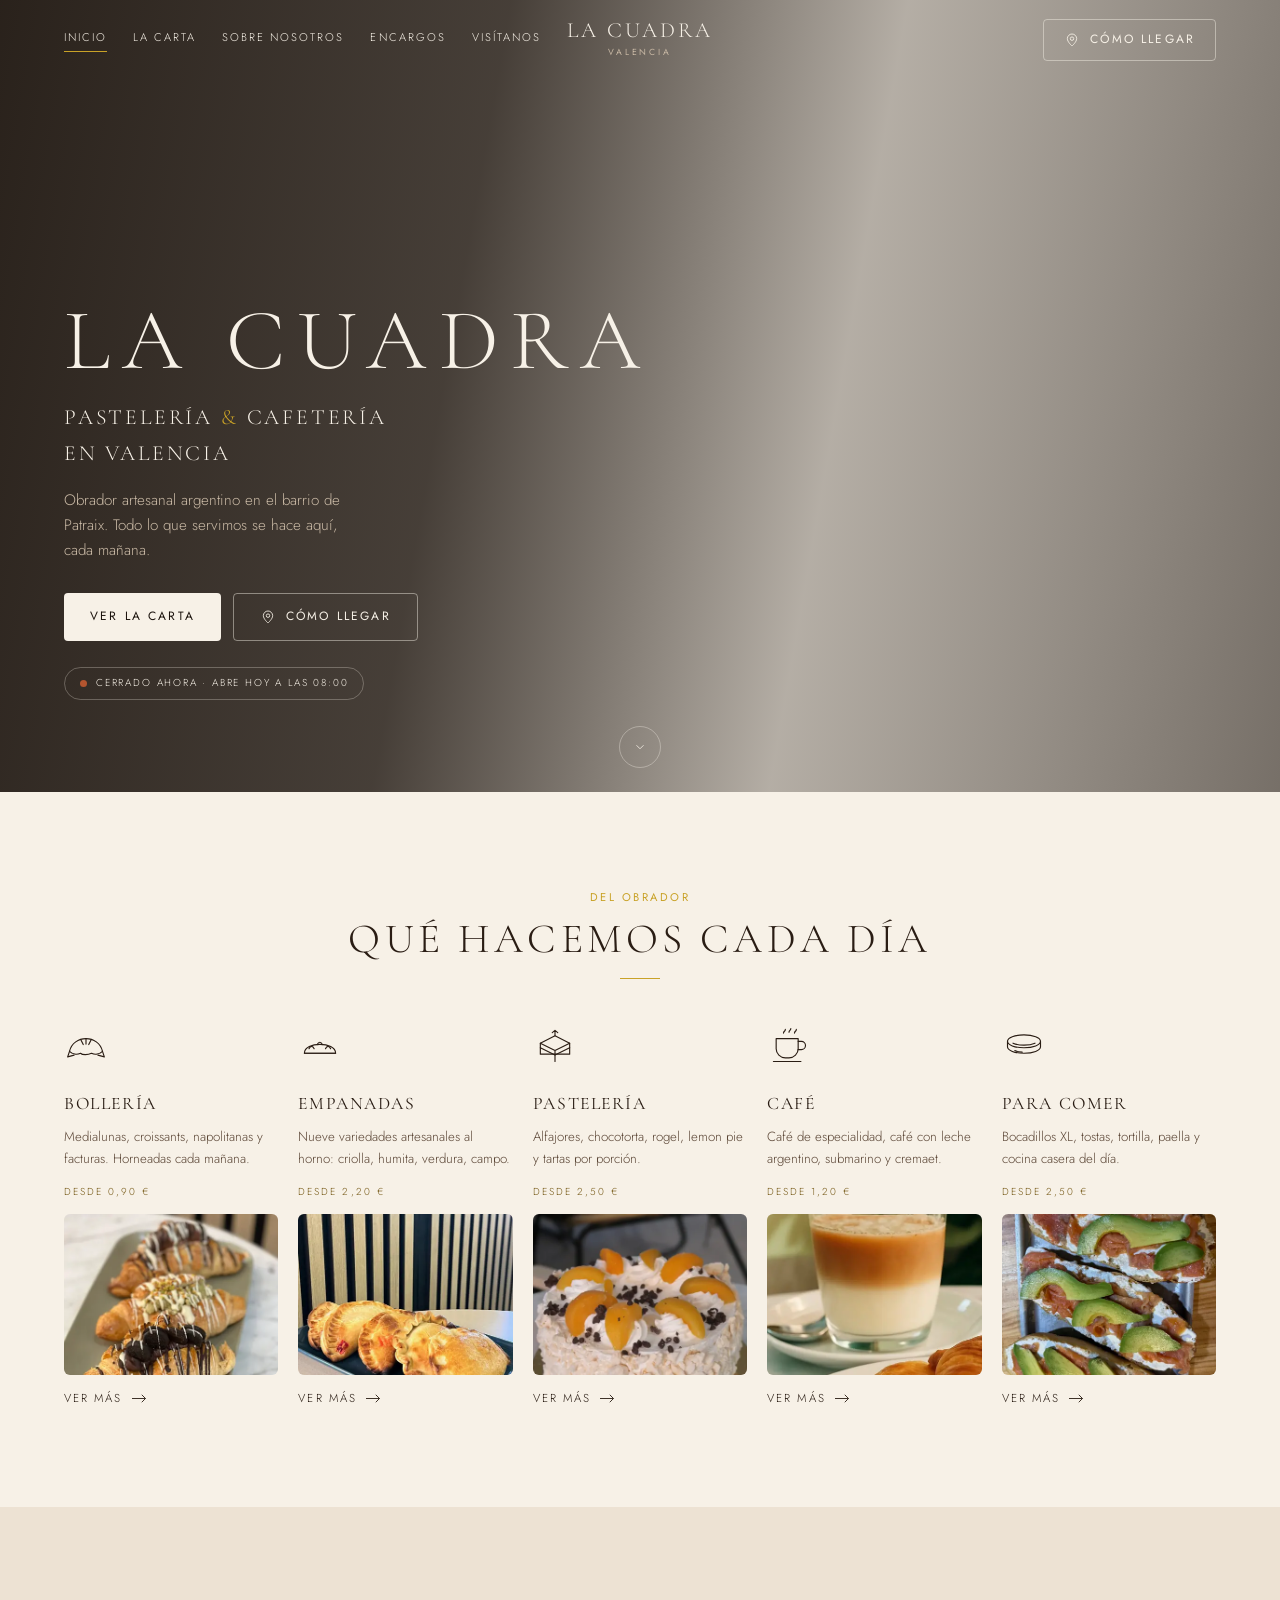
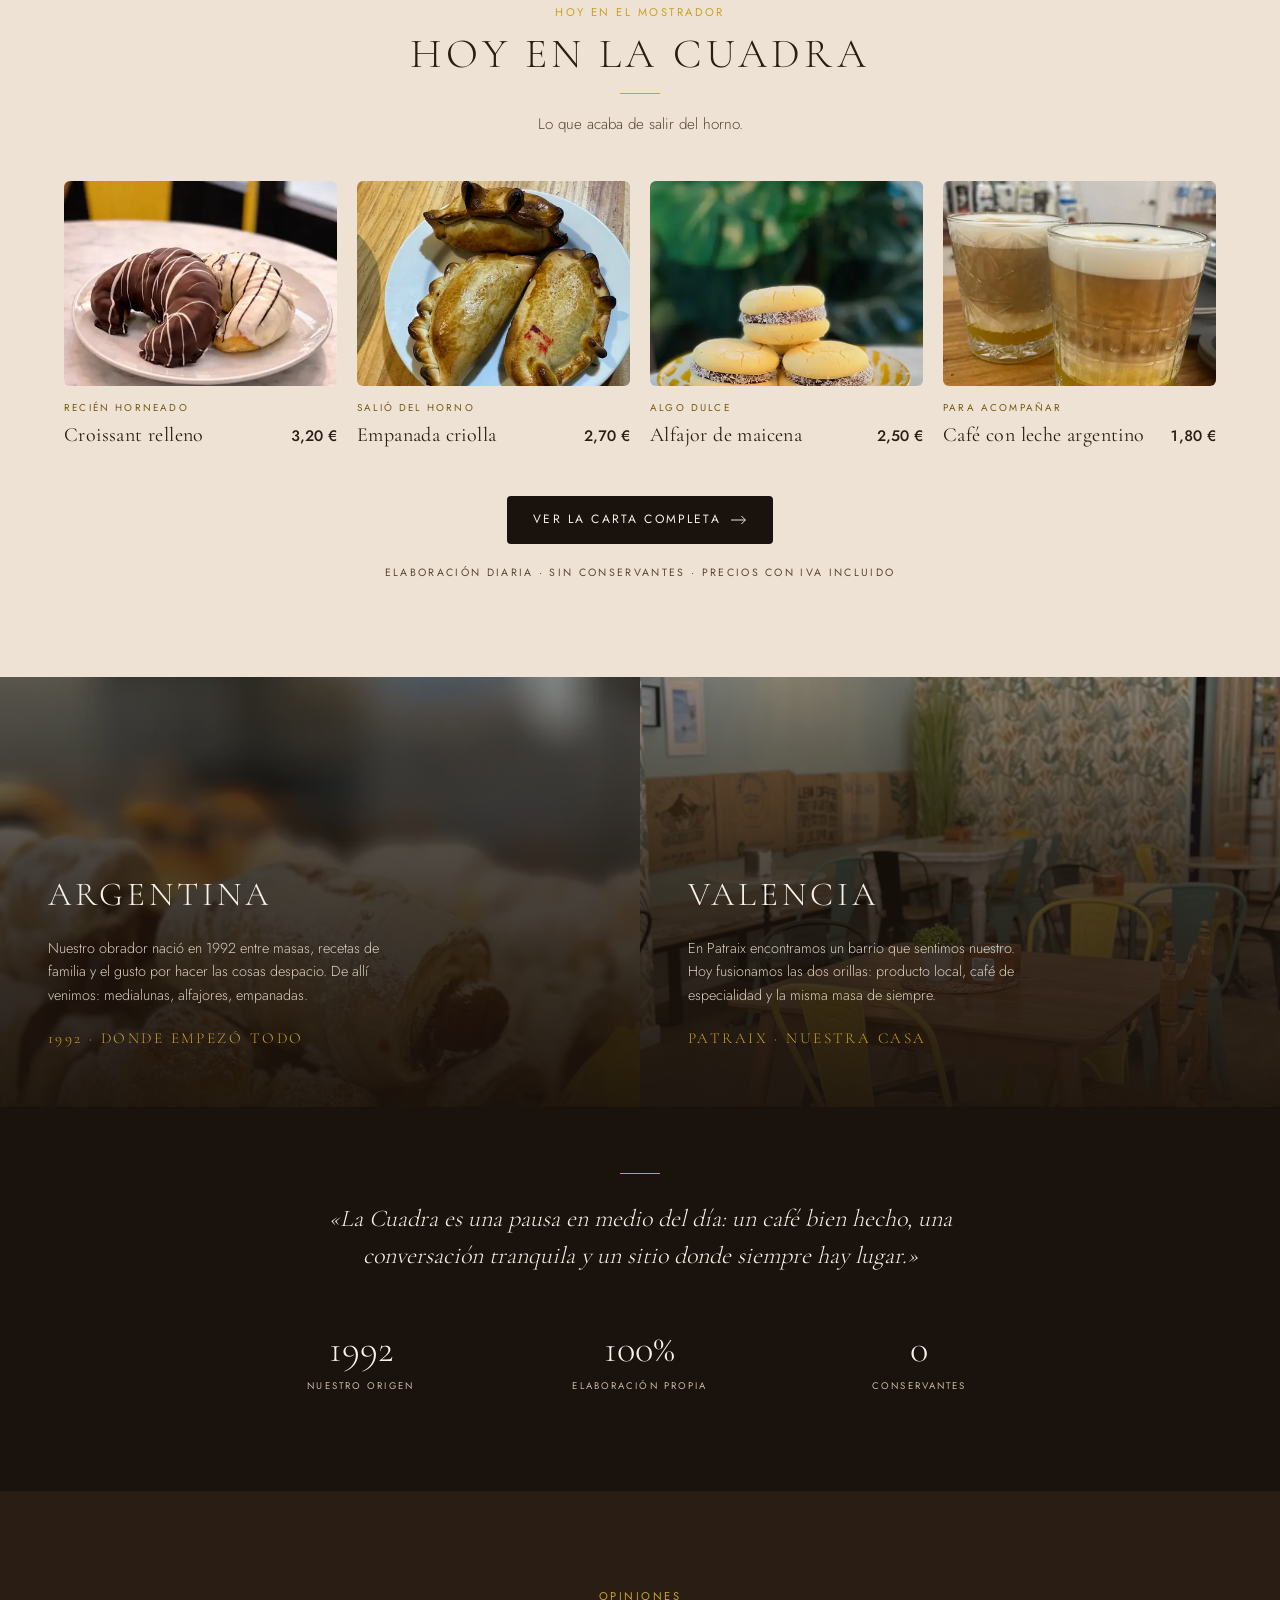
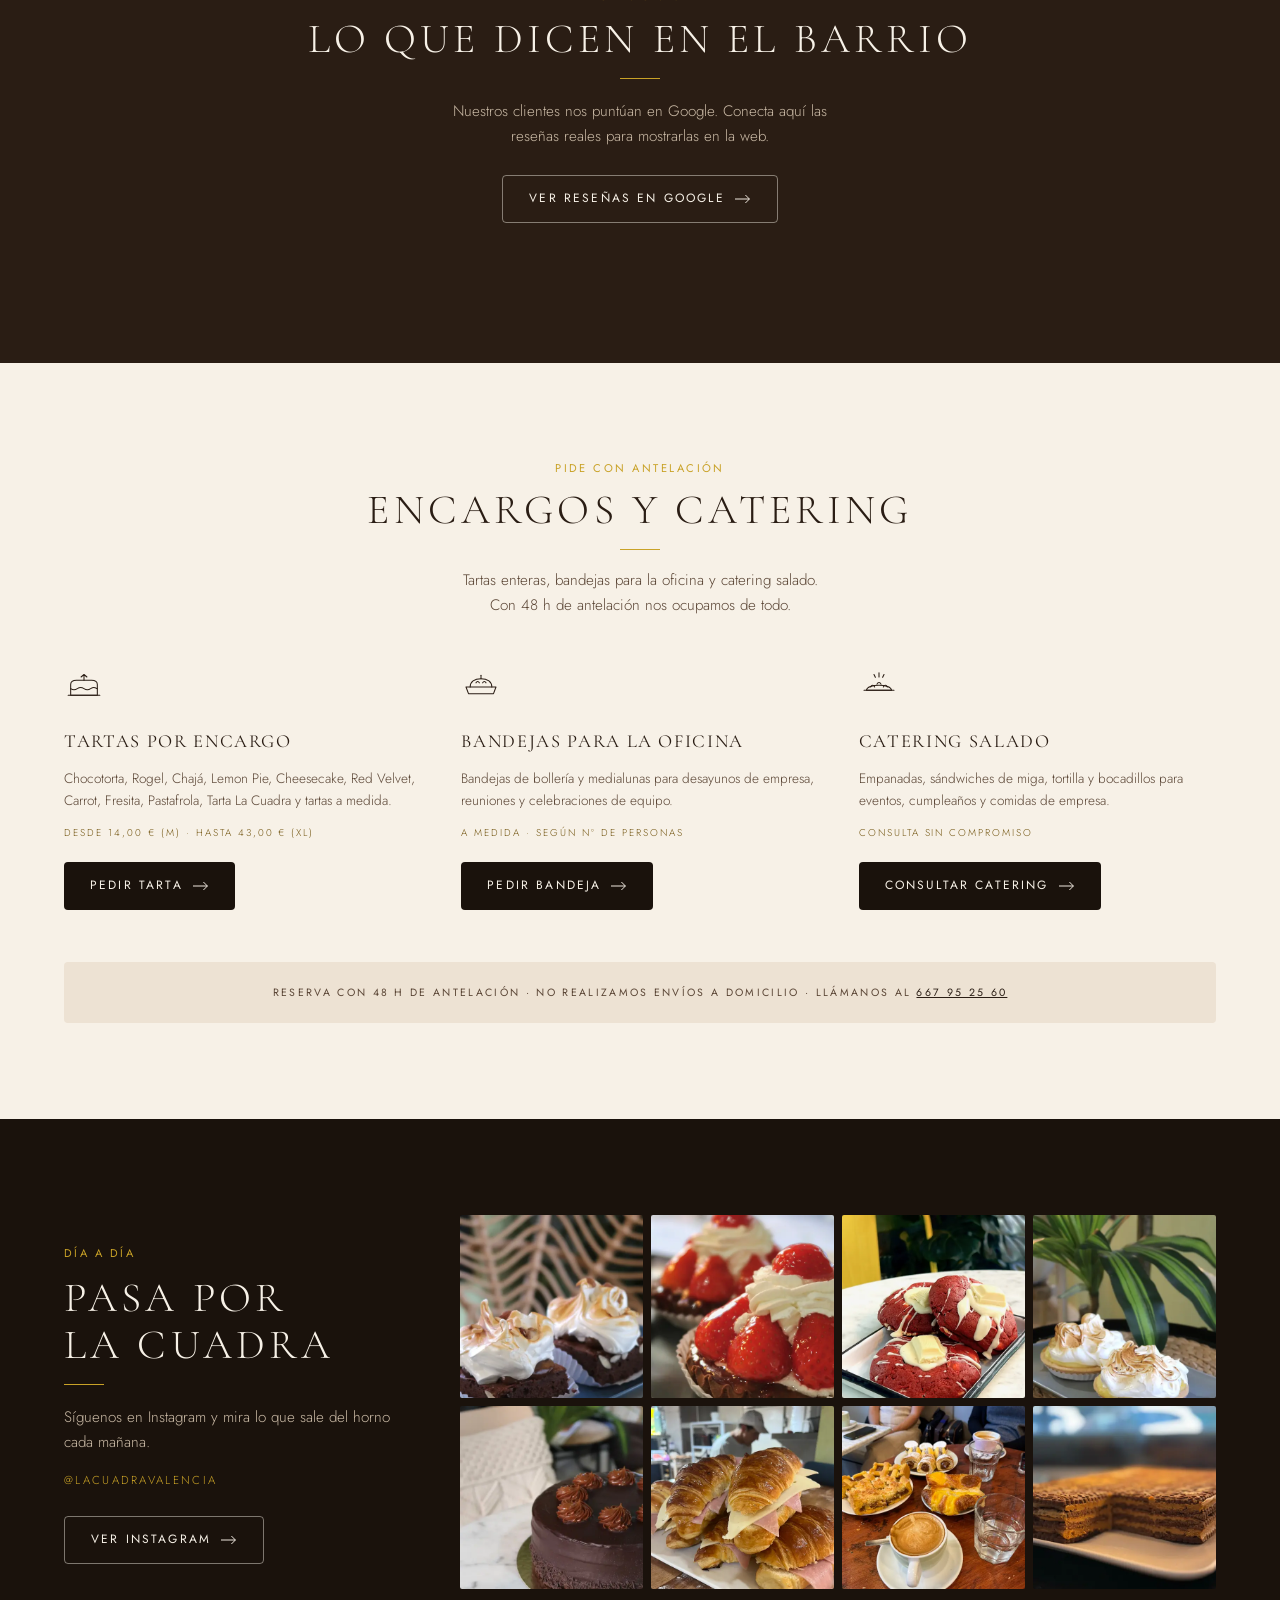
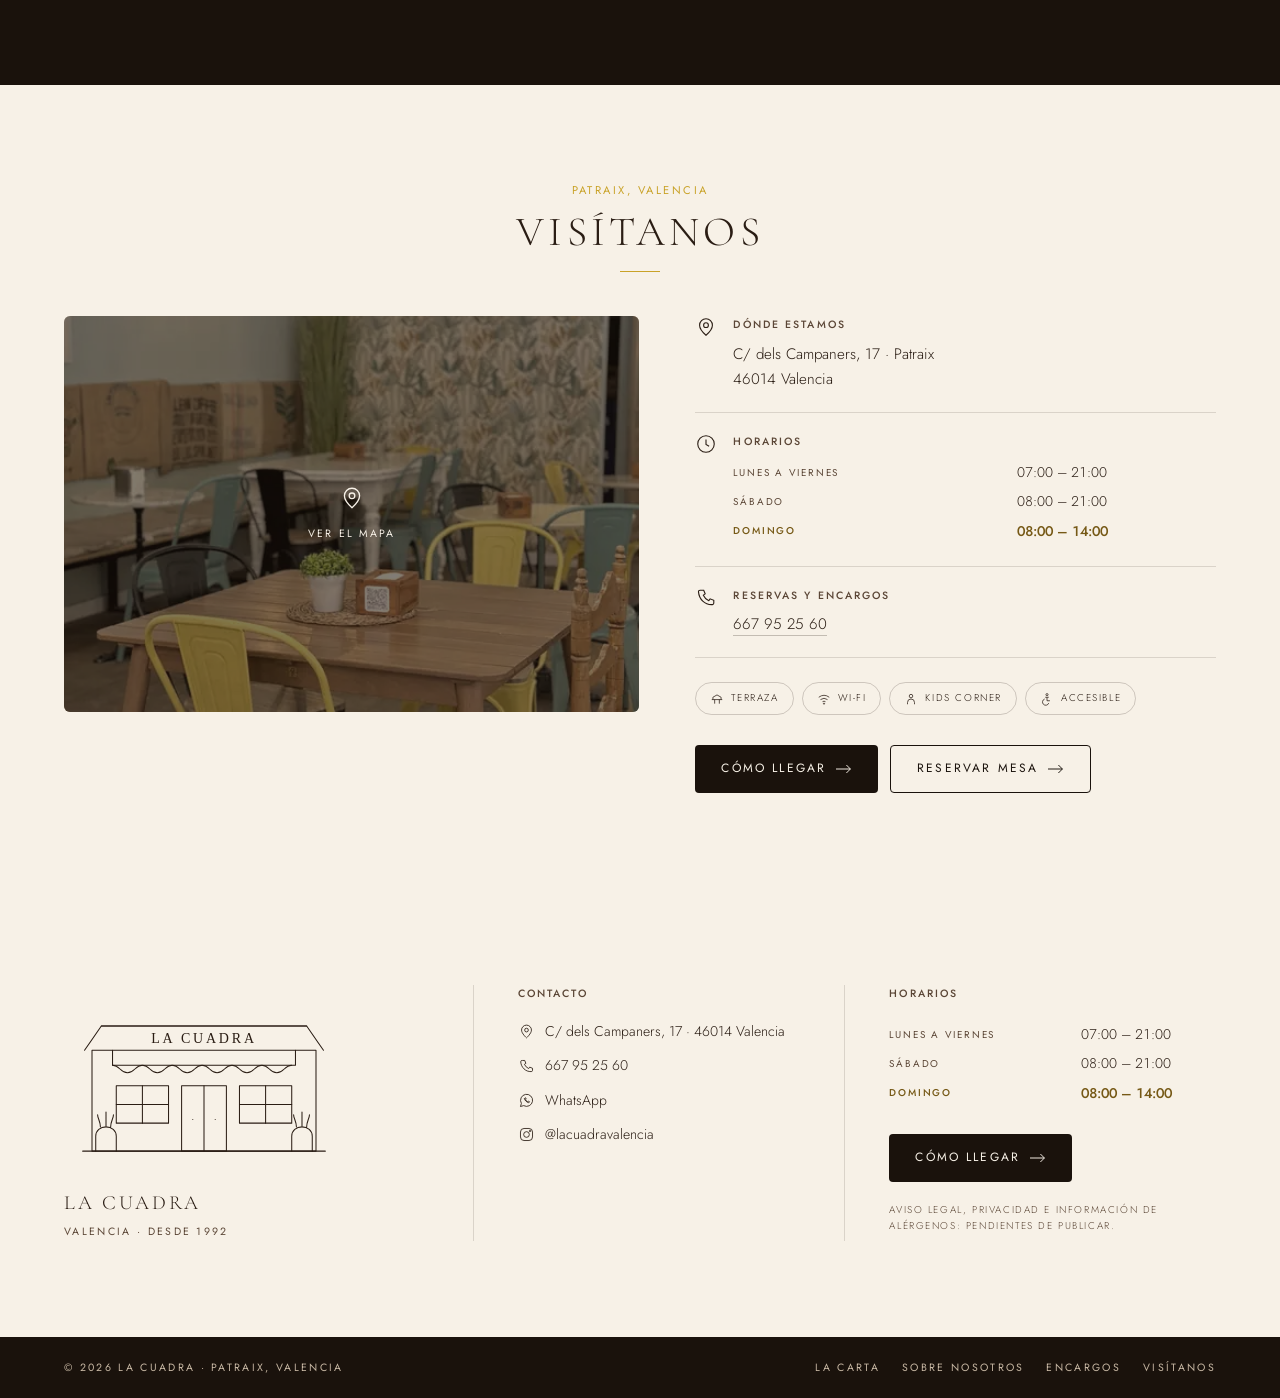
==== index.html @ 52b49474 "Nueva landing page: index.html con contenido real y assets optimizados Home rediseñada según la dire" ====
<!DOCTYPE html>
<html lang="es">
<head>
<meta charset="utf-8">
<meta name="viewport" content="width=device-width, initial-scale=1">
<title>La Cuadra · Pastelería y cafetería artesanal argentina en Patraix, Valencia</title>
<meta name="description" content="Obrador artesanal argentino en Patraix, Valencia. Medialunas, alfajores, empanadas, tartas y café de especialidad, elaborados cada día sin conservantes. C/ dels Campaners 17.">
<link rel="canonical" href="https://lacuadravalencia.es/">
<meta name="theme-color" content="#1A120C">

<meta property="og:type" content="website">
<meta property="og:locale" content="es_ES">
<meta property="og:site_name" content="La Cuadra">
<meta property="og:title" content="La Cuadra · Pastelería y cafetería argentina en Valencia">
<meta property="og:description" content="Medialunas, alfajores, empanadas y tartas artesanales, horneadas cada mañana en Patraix. Café de especialidad y cocina casera.">
<meta property="og:url" content="https://lacuadravalencia.es/">
<meta property="og:image" content="https://lacuadravalencia.es/img/og.jpg">
<meta property="og:image:width" content="1200">
<meta property="og:image:height" content="630">
<meta property="og:image:alt" content="Medialunas rellenas de dulce de leche recién horneadas en La Cuadra">
<meta name="twitter:card" content="summary_large_image">
<meta name="twitter:title" content="La Cuadra · Pastelería argentina en Valencia">
<meta name="twitter:description" content="Obrador artesanal en Patraix. Medialunas, alfajores, empanadas y tartas hechas cada día.">
<meta name="twitter:image" content="https://lacuadravalencia.es/img/og.jpg">

<link rel="icon" href="data:image/svg+xml,%3Csvg xmlns='http://www.w3.org/2000/svg' viewBox='0 0 32 32'%3E%3Crect width='32' height='32' rx='4' fill='%231A120C'/%3E%3Ctext x='16' y='23' font-family='Georgia,serif' font-size='19' fill='%23C9A227' text-anchor='middle'%3ELC%3C/text%3E%3C/svg%3E">
<link rel="apple-touch-icon" href="/logo.png">

<link rel="preload" as="font" type="font/woff2" href="fonts/CormorantGaramond-latin.woff2" crossorigin>
<link rel="preload" as="font" type="font/woff2" href="fonts/Jost-latin.woff2" crossorigin>
<link rel="preload" as="image" href="img/hero-1200.webp" imagesrcset="img/hero-800.webp 800w, img/hero-1200.webp 1200w, img/hero-1800.webp 1800w" imagesizes="100vw" media="(min-width:721px)">
<link rel="stylesheet" href="fonts/fonts.css">

<script type="application/ld+json">
{
  "@context": "https://schema.org",
  "@type": "Bakery",
  "@id": "https://lacuadravalencia.es/#negocio",
  "name": "La Cuadra",
  "description": "Pastelería y cafetería artesanal argentina en el barrio de Patraix, Valencia. Obrador propio desde 1992.",
  "image": "https://lacuadravalencia.es/img/og.jpg",
  "logo": "https://lacuadravalencia.es/logo.png",
  "url": "https://lacuadravalencia.es/",
  "telephone": "+34667952560",
  "priceRange": "€",
  "servesCuisine": ["Argentina", "Pastelería", "Cafetería"],
  "currenciesAccepted": "EUR",
  "address": {
    "@type": "PostalAddress",
    "streetAddress": "C/ dels Campaners, 17",
    "addressLocality": "Valencia",
    "addressRegion": "Comunidad Valenciana",
    "postalCode": "46014",
    "addressCountry": "ES"
  },
  "geo": { "@type": "GeoCoordinates", "latitude": 39.4592, "longitude": -0.3936 },
  "hasMap": "https://www.google.com/maps/search/?api=1&query=Calle+dels+Campaners+17+Valencia",
  "sameAs": ["https://www.instagram.com/lacuadravalencia/"],
  "hasMenu": "https://lacuadravalencia.es/carta.html",
  "openingHoursSpecification": [
    { "@type": "OpeningHoursSpecification", "dayOfWeek": ["Monday","Tuesday","Wednesday","Thursday","Friday"], "opens": "07:00", "closes": "21:00" },
    { "@type": "OpeningHoursSpecification", "dayOfWeek": "Saturday", "opens": "08:00", "closes": "21:00" },
    { "@type": "OpeningHoursSpecification", "dayOfWeek": "Sunday", "opens": "08:00", "closes": "14:00" }
  ],
  "amenityFeature": [
    { "@type": "LocationFeatureSpecification", "name": "Terraza", "value": true },
    { "@type": "LocationFeatureSpecification", "name": "Wi-Fi gratis", "value": true },
    { "@type": "LocationFeatureSpecification", "name": "Zona infantil", "value": true },
    { "@type": "LocationFeatureSpecification", "name": "Acceso sin escalones", "value": true }
  ]
}
</script>

<style>
/* ══════════ SISTEMA ══════════ */
:root{
  --espresso:#1A120C; --espresso-soft:#2A1D14; --espresso-line:#3D2C20;
  --cream:#F7F1E7; --sand:#EDE2D3; --white:#FFFFFF;
  --on-dark:#F7F1E7; --on-dark-muted:#C9B9A5;
  --on-light:#2A1D14; --on-light-muted:#5B4636;
  --gold:#C9A227; --gold-bright:#D9A441; --success:#4EA97B;
  --r-sm:2px; --r-md:4px; --r-lg:6px;
  --gutter:20px; --mx:20px; --gap:56px; --maxw:1320px;
  --serif:'Cormorant Garamond',Georgia,'Times New Roman',serif;
  --sans:'Jost',-apple-system,BlinkMacSystemFont,'Segoe UI',Helvetica,Arial,sans-serif;
}
@media (min-width:900px){ :root{ --mx:64px; --gap:96px; } }

*,*::before,*::after{ box-sizing:border-box; }
html{ scroll-behavior:smooth; -webkit-text-size-adjust:100%; }
@media (prefers-reduced-motion:reduce){ html{ scroll-behavior:auto; } }
body{
  margin:0; background:var(--cream); color:var(--on-light);
  font-family:var(--sans); font-weight:300; font-size:.95rem; line-height:1.65;
  -webkit-font-smoothing:antialiased;
}
img{ max-width:100%; height:auto; display:block; }
a{ color:inherit; }
h1,h2,h3,h4{ font-family:var(--serif); font-weight:400; margin:0; }
p{ margin:0; }
ul{ margin:0; padding:0; list-style:none; }
button{ font:inherit; color:inherit; background:none; border:0; cursor:pointer; }
[hidden]{ display:none !important; }

:focus-visible{ outline:2px solid var(--gold); outline-offset:3px; border-radius:var(--r-sm); }
.skip{ position:absolute; left:-9999px; top:0; z-index:200; background:var(--espresso); color:var(--on-dark); padding:12px 20px; }
.skip:focus{ left:12px; top:12px; }

.wrap{ width:100%; max-width:var(--maxw); margin-inline:auto; padding-inline:var(--mx); }
.sec{ padding-block:var(--gap); }
.dark{ background:var(--espresso); color:var(--on-dark); }
.dark-soft{ background:var(--espresso-soft); color:var(--on-dark); }
.light{ background:var(--cream); color:var(--on-light); }
.sand{ background:var(--sand); color:var(--on-light); }

/* ══════════ TIPOGRAFÍA ══════════ */
.over{ font-size:.7rem; font-weight:400; text-transform:uppercase; letter-spacing:.22em; }
.micro{ font-size:.66rem; font-weight:400; text-transform:uppercase; letter-spacing:.22em; }
.wordmark{ font-family:var(--serif); font-weight:300; text-transform:uppercase; letter-spacing:.14em; line-height:1; }
.h-sec{ font-family:var(--serif); font-weight:300; text-transform:uppercase; letter-spacing:.10em;
        font-size:clamp(1.7rem,3.6vw,2.6rem); line-height:1.15; }
.h-item{ font-family:var(--serif); font-weight:400; font-size:1.25rem; line-height:1.25; letter-spacing:.02em; }
.lead{ font-size:1rem; line-height:1.7; }
.muted-d{ color:var(--on-dark-muted); }
.muted-l{ color:var(--on-light-muted); }
.rule{ width:40px; height:1px; background:var(--gold); border:0; margin:14px auto 0; }
.rule.left{ margin-inline:0; }
.price{ font-family:var(--sans); font-weight:500; font-variant-numeric:tabular-nums; }
.gold{ color:var(--gold); }

.head-c{ text-align:center; margin-bottom:44px; }
.head-c .over{ color:var(--gold); display:block; margin-bottom:10px; }
.head-c p{ margin-top:18px; }

/* ══════════ BOTONES / ENLACES ══════════ */
.btn{
  display:inline-flex; align-items:center; justify-content:center; gap:10px;
  min-height:48px; padding:0 26px; border-radius:var(--r-md);
  font-size:.75rem; font-weight:400; text-transform:uppercase; letter-spacing:.18em;
  text-decoration:none; transition:background .18s ease,color .18s ease,border-color .18s ease,transform .18s ease;
}
.btn:active{ transform:translateY(1px); }
.btn-cream{ background:var(--cream); color:var(--espresso); }
.btn-cream:hover{ background:#fff; }
.btn-ghost{ border:1px solid rgba(247,241,231,.45); color:var(--on-dark); }
.btn-ghost:hover{ border-color:var(--on-dark); background:rgba(247,241,231,.08); }
.btn-dark{ background:var(--espresso); color:var(--cream); }
.btn-dark:hover{ background:var(--espresso-soft); }
.btn-outline{ border:1px solid var(--espresso); color:var(--espresso); }
.btn-outline:hover{ background:var(--espresso); color:var(--cream); }
.btn svg{ width:16px; height:16px; flex:none; }

.tlink{
  display:inline-flex; align-items:center; gap:9px; text-decoration:none;
  font-size:.72rem; text-transform:uppercase; letter-spacing:.18em;
  padding-bottom:3px; position:relative;
}
.tlink::after{ content:''; position:absolute; left:0; bottom:0; height:1px; width:0; background:var(--gold); transition:width .3s ease; }
.tlink:hover::after{ width:100%; }
.tlink svg{ width:15px; height:9px; }

/* ══════════ CABECERA ══════════ */
.hdr{
  position:fixed; inset:0 0 auto 0; z-index:100; color:var(--on-dark);
  transition:background .3s ease, box-shadow .3s ease;
}
.hdr-in{ display:flex; align-items:center; justify-content:space-between; gap:16px; height:80px; transition:height .3s ease; }
.hdr.solid{ background:var(--espresso); box-shadow:0 1px 0 var(--espresso-line); }
.hdr.solid .hdr-in{ height:64px; }
.nav-d{ display:none; }
@media (min-width:1040px){ .nav-d{ display:flex; gap:26px; flex:1; } }
.nav-d a{ white-space:nowrap; font-size:.7rem; text-transform:uppercase; letter-spacing:.18em; text-decoration:none; padding-bottom:5px; position:relative; }
.nav-d a::after{ content:''; position:absolute; left:0; bottom:0; height:1px; width:0; background:var(--gold); transition:width .3s ease; }
.nav-d a:hover::after,.nav-d a[aria-current]::after{ width:100%; }
.brand{ text-align:center; text-decoration:none; flex:none; }
.brand .wordmark{ font-size:1.35rem; display:block; }
.brand .micro{ font-size:.55rem; letter-spacing:.34em; color:var(--on-dark-muted); display:block; margin-top:3px; }
.hdr-r{ display:none; }
@media (min-width:1040px){ .hdr-r{ display:flex; flex:1; justify-content:flex-end; } .hdr-r .btn{ min-height:42px; padding:0 20px; } }
.burger{ display:flex; align-items:center; justify-content:center; width:48px; height:48px; margin-right:-12px; }
.burger svg{ width:24px; height:24px; }
@media (min-width:1040px){ .burger{ display:none; } }
.hdr-l-mob{ width:48px; }
@media (min-width:1040px){ .hdr-l-mob{ display:none; } }

/* menú móvil */
.mob{
  position:fixed; inset:0; z-index:150; background:var(--espresso); color:var(--on-dark);
  display:flex; flex-direction:column; justify-content:center; align-items:center; gap:8px;
  padding:80px 24px 32px; opacity:0; visibility:hidden; transition:opacity .25s ease,visibility .25s;
}
.mob.open{ opacity:1; visibility:visible; }
.mob a.ml{ font-family:var(--serif); font-size:1.9rem; text-transform:uppercase; letter-spacing:.09em; text-decoration:none; padding:9px 0; }
.mob .mob-cta{ display:flex; flex-direction:column; gap:12px; width:100%; max-width:320px; margin-top:32px; }
.mob-close{ position:absolute; top:18px; right:14px; width:48px; height:48px; display:flex; align-items:center; justify-content:center; }
.mob-close svg{ width:22px; height:22px; }

/* ══════════ HERO ══════════ */
.hero{ position:relative; min-height:88svh; display:flex; align-items:flex-end; color:var(--on-dark); overflow:hidden; }
.hero-img{ position:absolute; inset:0; width:100%; height:100%; object-fit:cover; }
.half img,.map-box img{ height:100%; }
.hero-veil{ position:absolute; inset:0;
  background:linear-gradient(100deg, rgba(26,18,12,.93) 0%, rgba(26,18,12,.80) 36%, rgba(26,18,12,.30) 64%, rgba(26,18,12,.58) 100%); }
@media (max-width:720px){ .hero-veil{ background:linear-gradient(180deg, rgba(26,18,12,.72) 0%, rgba(26,18,12,.55) 40%, rgba(26,18,12,.90) 100%); } }
.hero-in{ position:relative; padding-block:132px 92px; }
@media (max-width:720px){ .hero-in{ padding-block:120px 56px; } .hero{ min-height:82svh; } }
.hero-copy{ max-width:640px; }
.hero .wordmark{ font-size:clamp(2.9rem,9vw,5.4rem); margin:0 0 14px; }
.hero-claim{ font-family:var(--serif); font-weight:300; text-transform:uppercase; letter-spacing:.13em;
  font-size:clamp(.95rem,2.4vw,1.35rem); line-height:1.7; margin-bottom:16px; }
.hero-sub{ color:var(--on-dark-muted); max-width:34ch; margin-bottom:30px; }
.hero-btns{ display:flex; flex-wrap:wrap; gap:12px; margin-bottom:26px; }
@media (max-width:480px){ .hero-btns .btn{ width:100%; } }
.chip{
  display:inline-flex; align-items:center; gap:9px; padding:7px 15px; border-radius:999px;
  border:1px solid rgba(247,241,231,.28); font-size:.63rem; text-transform:uppercase; letter-spacing:.18em;
}
.dot{ width:7px; height:7px; border-radius:50%; background:var(--success); flex:none; }
.dot.off{ background:#B4552F; }
.scroll-cue{ position:absolute; left:50%; bottom:24px; transform:translateX(-50%);
  width:42px; height:42px; border:1px solid rgba(247,241,231,.35); border-radius:50%;
  display:flex; align-items:center; justify-content:center; color:var(--on-dark); }
.scroll-cue svg{ width:14px; height:14px; }
@media (max-width:720px){ .scroll-cue{ display:none; } }

/* ══════════ CATEGORÍAS ══════════ */
.cats{ display:grid; gap:34px 22px; grid-template-columns:repeat(2,1fr); }
@media (min-width:760px){ .cats{ grid-template-columns:repeat(3,1fr); } }
@media (min-width:1100px){ .cats{ grid-template-columns:repeat(5,1fr); gap:26px 20px; } }
.cat{ display:flex; flex-direction:column; }
.cat .ico{ color:var(--on-light); margin-bottom:14px; }
.cat .ico svg{ width:44px; height:44px; }
.cat h3{ text-transform:uppercase; letter-spacing:.09em; font-size:1.1rem; margin-bottom:8px; }
.cat p{ font-size:.83rem; color:var(--on-light-muted); min-height:3.4em; }
.cat .from{ color:#765916; font-size:.63rem; text-transform:uppercase; letter-spacing:.2em; margin:12px 0 14px; }
.cat figure{ margin:0 0 14px; overflow:hidden; border-radius:var(--r-lg); background:var(--sand); }
.cat img{ width:100%; aspect-ratio:4/3; object-fit:cover; transition:transform .6s ease; }
.cat:hover img{ transform:scale(1.04); }
.cat .tlink{ margin-top:auto; color:var(--on-light); }

/* ══════════ HOY ══════════ */
.hoy{ display:grid; gap:26px 20px; grid-template-columns:repeat(2,1fr); }
@media (min-width:900px){ .hoy{ grid-template-columns:repeat(4,1fr); } }
.hoy article{ display:flex; flex-direction:column; }
.hoy figure{ margin:0 0 14px; overflow:hidden; border-radius:var(--r-lg); background:#e2d6c5; }
.hoy img{ width:100%; aspect-ratio:4/3; object-fit:cover; transition:transform .6s ease; }
.hoy article:hover img{ transform:scale(1.04); }
.hoy .over{ color:#765916; font-size:.62rem; margin-bottom:7px; }
.hoy .row{ display:flex; align-items:baseline; justify-content:space-between; gap:12px; }
.hoy .price{ font-size:.95rem; }
.hoy-foot{ text-align:center; margin-top:46px; }
.hoy-foot .micro{ display:block; margin-top:20px; color:var(--on-light-muted); }

/* ══════════ ORIGEN ══════════ */
.halves{ display:grid; grid-template-columns:1fr; }
@media (min-width:860px){ .halves{ grid-template-columns:1fr 1fr; } }
.half{ position:relative; min-height:430px; display:flex; align-items:flex-end; color:var(--on-dark); overflow:hidden; }
.half img{ position:absolute; inset:0; width:100%; height:100%; object-fit:cover; }
.half::after{ content:''; position:absolute; inset:0; background:linear-gradient(180deg,rgba(26,18,12,.42) 0%,rgba(26,18,12,.74) 42%,rgba(26,18,12,.95) 100%); }
.half-in{ position:relative; z-index:1; padding:40px 32px 44px; max-width:440px; }
@media (min-width:860px){ .half-in{ padding:56px 48px 56px; } }
.half h3{ text-transform:uppercase; letter-spacing:.12em; font-size:clamp(1.5rem,3vw,2.1rem); font-weight:300; margin-bottom:14px; }
.half p{ color:#DCCFBE; font-size:.9rem; margin-bottom:18px; }
.half .stat{ font-family:var(--serif); font-size:.95rem; text-transform:uppercase; letter-spacing:.16em; color:var(--gold); }
.credo{ text-align:center; padding:66px var(--mx) 0; }
.credo blockquote{ margin:0 auto; max-width:660px; font-family:var(--serif); font-style:italic; font-size:clamp(1.15rem,2.4vw,1.5rem); line-height:1.55; }
.credo hr{ width:40px; height:1px; background:var(--gold); border:0; margin:0 auto 26px; }
.stats{ display:grid; grid-template-columns:repeat(3,1fr); gap:18px; max-width:820px; margin:56px auto 0; text-align:center; }
.stats .n{ font-family:var(--serif); font-size:clamp(1.6rem,4vw,2.4rem); line-height:1; color:var(--on-dark); }
.stats .micro{ display:block; margin-top:10px; color:var(--on-dark-muted); font-size:.6rem; }

/* ══════════ RESEÑAS ══════════ */
.rev-grid{ display:grid; gap:36px; grid-template-columns:1fr; align-items:start; }
@media (min-width:960px){ .rev-grid{ grid-template-columns:270px 1fr; gap:56px; } }
.rev-score .n{ font-family:var(--serif); font-size:4.2rem; line-height:1; }
.rev-stars{ display:flex; gap:5px; margin:12px 0 10px; color:var(--gold); }
.rev-stars svg{ width:17px; height:17px; }
.rev-list{ display:grid; gap:26px; grid-template-columns:1fr; }
@media (min-width:700px){ .rev-list{ grid-template-columns:repeat(3,1fr); gap:0; } }
.rev-list li{ padding:4px 0; }
@media (min-width:700px){ .rev-list li{ padding:2px 26px; border-left:1px solid var(--espresso-line); } .rev-list li:first-child{ border-left:0; padding-left:0; } }
.rev-list p{ font-size:.88rem; color:var(--on-dark-muted); min-height:5.4em; }
.rev-who{ display:flex; align-items:center; gap:10px; margin-top:16px; }
.rev-av{ width:30px; height:30px; border-radius:50%; border:1px solid var(--espresso-line); display:flex; align-items:center; justify-content:center; font-size:.7rem; color:var(--gold); }
.todo{ font-style:italic; opacity:.72; }

/* ══════════ ENCARGOS ══════════ */
.enc{ display:grid; gap:34px; grid-template-columns:1fr; }
@media (min-width:820px){ .enc{ grid-template-columns:repeat(3,1fr); gap:40px; } }
.enc article{ display:flex; flex-direction:column; align-items:flex-start; }
.enc .ico{ margin-bottom:16px; }
.enc .ico svg{ width:40px; height:40px; }
.enc h3{ text-transform:uppercase; letter-spacing:.09em; font-size:1.15rem; margin-bottom:10px; }
.enc p{ font-size:.85rem; color:var(--on-light-muted); margin-bottom:14px; }
.enc .from{ color:#765916; font-size:.62rem; text-transform:uppercase; letter-spacing:.2em; margin-bottom:20px; }
.enc .btn{ margin-top:auto; }
.avisos{ margin-top:52px; background:var(--sand); border-radius:var(--r-md); padding:20px 24px; text-align:center; }
.avisos .micro{ color:var(--on-light-muted); line-height:2; }
.avisos a{ color:var(--on-light); }

/* ══════════ INSTAGRAM ══════════ */
.ig-grid{ display:grid; grid-template-columns:repeat(4,1fr); gap:8px; }
.ig-grid a{ display:block; overflow:hidden; border-radius:var(--r-sm); background:var(--espresso-soft); }
.ig-grid img{ width:100%; aspect-ratio:1; object-fit:cover; transition:opacity .25s ease,transform .6s ease; }
.ig-grid a:hover img{ opacity:.78; transform:scale(1.05); }
.ig-wrap{ display:grid; gap:36px; grid-template-columns:1fr; align-items:center; }
@media (min-width:960px){ .ig-wrap{ grid-template-columns:340px 1fr; gap:56px; } }
.ig-handle{ font-size:.72rem; text-transform:uppercase; letter-spacing:.2em; color:var(--gold); margin:16px 0 26px; display:block; }

/* ══════════ VISÍTANOS ══════════ */
.vis{ display:grid; gap:40px; grid-template-columns:1fr; }
@media (min-width:960px){ .vis{ grid-template-columns:1.05fr .95fr; gap:56px; } }
.map-box{ position:relative; border-radius:var(--r-lg); overflow:hidden; background:var(--sand); aspect-ratio:16/11; }
.map-box img{ width:100%; height:100%; object-fit:cover; filter:sepia(.22) saturate(.9); }
.map-box iframe{ position:absolute; inset:0; width:100%; height:100%; border:0; }
.map-cta{ position:absolute; inset:0; display:flex; flex-direction:column; align-items:center; justify-content:center; gap:14px;
  background:rgba(26,18,12,.55); color:var(--on-dark); }
.map-cta .micro{ letter-spacing:.2em; }
.vis-list li{ display:flex; gap:16px; padding:20px 0; border-bottom:1px solid rgba(42,29,20,.14); }
.vis-list li:first-child{ padding-top:0; }
.vis-list .ico{ flex:none; color:var(--on-light); }
.vis-list .ico svg{ width:22px; height:22px; }
.vis-list h3{ font-size:.66rem; font-family:var(--sans); font-weight:500; text-transform:uppercase; letter-spacing:.2em; color:var(--on-light-muted); margin-bottom:8px; }
.vis-list a{ text-decoration:none; border-bottom:1px solid rgba(42,29,20,.25); }
.hours{ width:100%; border-collapse:collapse; }
.hours th,.hours td{ text-align:left; padding:3px 0; font-weight:300; font-size:.88rem; }
.hours th{ font-size:.62rem; text-transform:uppercase; letter-spacing:.18em; color:var(--on-light-muted); font-weight:400; padding-right:24px; }
.hours tr.today th,.hours tr.today td{ color:#765916; font-weight:500; }
.hours td{ font-variant-numeric:tabular-nums; }
.tags{ display:flex; flex-wrap:wrap; gap:8px; margin-top:24px; }
.tag{ display:inline-flex; align-items:center; gap:7px; border:1px solid rgba(42,29,20,.2); border-radius:999px; padding:7px 14px; font-size:.62rem; text-transform:uppercase; letter-spacing:.16em; }
.tag svg{ width:14px; height:14px; }
.vis-btns{ display:flex; flex-wrap:wrap; gap:12px; margin-top:30px; }

/* ══════════ PIE ══════════ */
.ftr{ background:var(--cream); color:var(--on-light); }
.ftr-grid{ display:grid; gap:40px; grid-template-columns:1fr; padding-block:var(--gap); }
@media (min-width:860px){ .ftr-grid{ grid-template-columns:1.1fr 1fr 1fr; gap:0; } .ftr-col+.ftr-col{ padding-left:44px; border-left:1px solid rgba(42,29,20,.14); } }
.ftr .wordmark{ font-size:1.25rem; }
.ftr .micro{ color:var(--on-light-muted); }
.ftr h3{ font-size:.66rem; font-family:var(--sans); font-weight:500; text-transform:uppercase; letter-spacing:.2em; color:var(--on-light-muted); margin-bottom:18px; }
.ftr-links{ display:flex; flex-direction:column; gap:11px; font-size:.88rem; }
.ftr-links a{ text-decoration:none; display:inline-flex; align-items:center; gap:10px; }
.ftr-links a:hover{ color:#765916; }
.ftr-links svg{ width:17px; height:17px; flex:none; }
.storefront{ width:100%; max-width:280px; color:var(--on-light); }
.ftr-bar{ background:var(--espresso); color:var(--on-dark-muted); }
.ftr-bar .wrap{ display:flex; flex-wrap:wrap; gap:16px 26px; align-items:center; justify-content:space-between; padding-block:22px; }
.ftr-bar nav{ display:flex; flex-wrap:wrap; gap:8px 22px; }
.ftr-bar a{ text-decoration:none; white-space:nowrap; }
.ftr-bar .micro,.ftr-bar a{ color:var(--on-dark-muted); }
.ftr-bar a:hover{ color:var(--gold-bright); }
.legal-note{ font-size:.62rem; text-transform:uppercase; letter-spacing:.16em; color:var(--on-light-muted); margin-top:20px; }

/* ══════════ REVEAL ══════════ */
.rv{ opacity:0; transform:translateY(16px); }
.rv.in{ opacity:1; transform:none; transition:opacity .45s ease,transform .45s ease; }
@media (prefers-reduced-motion:reduce){
  .rv,.rv.in{ opacity:1; transform:none; transition:none; }
  .cat img,.hoy img,.ig-grid img{ transition:none; }
}
</style>
</head>
<body>
<a class="skip" href="#main">Saltar al contenido</a>

<!-- ══════════ 1 · CABECERA ══════════ -->
<header class="hdr" id="hdr">
  <div class="wrap hdr-in">
    <div class="hdr-l-mob"></div>
    <nav class="nav-d" aria-label="Principal">
      <a href="#main" aria-current="page">Inicio</a>
      <a href="/carta.html">La carta</a>
      <a href="#origen">Sobre nosotros</a>
      <a href="#encargos">Encargos</a>
      <a href="#visitanos">Visítanos</a>
    </nav>
    <a class="brand" href="/">
      <span class="wordmark">La Cuadra</span>
      <span class="micro">Valencia</span>
    </a>
    <div class="hdr-r">
      <a class="btn btn-ghost" href="https://www.google.com/maps/search/?api=1&amp;query=Calle+dels+Campaners+17+Valencia" target="_blank" rel="noopener">
        <svg viewBox="0 0 24 24" fill="none" stroke="currentColor" stroke-width="1.3" aria-hidden="true"><path d="M12 21s7-6.2 7-11a7 7 0 1 0-14 0c0 4.8 7 11 7 11Z"/><circle cx="12" cy="10" r="2.6"/></svg>
        Cómo llegar
      </a>
    </div>
    <button class="burger" id="burger" aria-expanded="false" aria-controls="mobmenu" aria-label="Abrir menú">
      <svg viewBox="0 0 24 24" fill="none" stroke="currentColor" stroke-width="1.3" aria-hidden="true"><path d="M3 7h18M3 12h18M3 17h18"/></svg>
    </button>
  </div>
</header>

<div class="mob" id="mobmenu" hidden>
  <button class="mob-close" id="mobclose" aria-label="Cerrar menú">
    <svg viewBox="0 0 24 24" fill="none" stroke="currentColor" stroke-width="1.3" aria-hidden="true"><path d="M5 5l14 14M19 5L5 19"/></svg>
  </button>
  <a class="ml" href="/carta.html">La carta</a>
  <a class="ml" href="#origen">Sobre nosotros</a>
  <a class="ml" href="#encargos">Encargos</a>
  <a class="ml" href="#visitanos">Visítanos</a>
  <div class="mob-cta">
    <a class="btn btn-cream" href="https://wa.me/34667952560?text=Hola%21%20Me%20gustar%C3%ADa%20reservar%20una%20mesa%20en%20La%20Cuadra.%20Somos%20___%20personas%2C%20para%20el%20d%C3%ADa%20___%20a%20las%20___." target="_blank" rel="noopener">Reservar mesa</a>
    <a class="btn btn-ghost" href="#encargos">Encargar</a>
    <a class="btn btn-ghost" href="tel:+34667952560">667 95 25 60</a>
  </div>
</div>

<main id="main">

<!-- ══════════ 2 · HERO ══════════ -->
<section class="hero" aria-label="La Cuadra, pastelería y cafetería argentina en Valencia">
  <picture>
    <source media="(max-width:720px)" srcset="img/hero-m-640.webp 640w, img/hero-m-900.webp 900w" sizes="100vw">
    <img class="hero-img" src="img/hero-1200.webp"
         srcset="img/hero-800.webp 800w, img/hero-1200.webp 1200w, img/hero-1800.webp 1800w" sizes="100vw"
         width="1800" height="1013" fetchpriority="high" decoding="async"
         alt="Medialunas rellenas de dulce de leche recién horneadas en el mostrador de La Cuadra">
  </picture>
  <span class="hero-veil" aria-hidden="true"></span>
  <div class="wrap hero-in"><div class="hero-copy">
    <h1 class="wordmark">La Cuadra</h1>
    <p class="hero-claim">Pastelería <span class="gold">&amp;</span> Cafetería<br>en Valencia</p>
    <p class="hero-sub">Obrador artesanal argentino en el barrio de Patraix. Todo lo que servimos se hace aquí, cada mañana.</p>
    <div class="hero-btns">
      <a class="btn btn-cream" href="/carta.html">Ver la carta</a>
      <a class="btn btn-ghost" href="https://www.google.com/maps/search/?api=1&amp;query=Calle+dels+Campaners+17+Valencia" target="_blank" rel="noopener">
        <svg viewBox="0 0 24 24" fill="none" stroke="currentColor" stroke-width="1.3" aria-hidden="true"><path d="M12 21s7-6.2 7-11a7 7 0 1 0-14 0c0 4.8 7 11 7 11Z"/><circle cx="12" cy="10" r="2.6"/></svg>
        Cómo llegar
      </a>
    </div>
    <p class="chip" id="statusChip"><span class="dot" id="statusDot"></span><span id="statusText">Horario: 07:00 – 21:00</span></p>
  </div></div>
  <a class="scroll-cue" href="#categorias" aria-label="Ir al contenido">
    <svg viewBox="0 0 24 24" fill="none" stroke="currentColor" stroke-width="1.4" aria-hidden="true"><path d="M6 9l6 6 6-6"/></svg>
  </a>
</section>

<!-- ══════════ 3 · CATEGORÍAS ══════════ -->
<section class="sec light" id="categorias">
  <div class="wrap">
    <div class="head-c rv">
      <span class="over">Del obrador</span>
      <h2 class="h-sec">Qué hacemos cada día</h2>
      <hr class="rule">
    </div>
    <div class="cats">

      <article class="cat rv">
        <span class="ico" aria-hidden="true"><svg viewBox="0 0 48 48" fill="none" stroke="currentColor" stroke-width="1.25" stroke-linecap="round" stroke-linejoin="round"><path d="M6 31c2-9 10-14 18-14s16 5 18 14"/><path d="M6 31c3 3 8 4 12 2M42 31c-3 3-8 4-12 2M18 33c2 2 8 2 12 0"/><path d="M6 31l-2 6 7-2M42 31l2 6-7-2"/><path d="M24 17v6M18.5 18.5l2.5 5M29.5 18.5l-2.5 5"/></svg></span>
        <h3>Bollería</h3>
        <p>Medialunas, croissants, napolitanas y facturas. Horneadas cada mañana.</p>
        <span class="from">Desde 0,90 €</span>
        <figure><img src="img/cat-bolleria-460.webp" srcset="img/cat-bolleria-460.webp 460w, img/cat-bolleria-760.webp 760w" sizes="(min-width:1100px) 22vw, (min-width:760px) 30vw, 45vw" width="760" height="570" loading="lazy" decoding="async" alt="Croissants rellenos con cobertura de chocolate y pistacho"></figure>
        <a class="tlink" href="/carta.html#bolleria">Ver más <svg viewBox="0 0 20 12" fill="none" stroke="currentColor" stroke-width="1.2" aria-hidden="true"><path d="M0 6h18M13 1l5 5-5 5"/></svg></a>
      </article>

      <article class="cat rv">
        <span class="ico" aria-hidden="true"><svg viewBox="0 0 48 48" fill="none" stroke="currentColor" stroke-width="1.25" stroke-linecap="round" stroke-linejoin="round"><path d="M7 33c0-13 34-13 34 0Z"/><path d="M12 28c1.4-3.4 4.2-3.4 5.6 0M21 23.5c1.4-3.4 4.2-3.4 5.6 0M30 28c1.4-3.4 4.2-3.4 5.6 0"/><path d="M7 33h34"/></svg></span>
        <h3>Empanadas</h3>
        <p>Nueve variedades artesanales al horno: criolla, humita, verdura, campo.</p>
        <span class="from">Desde 2,20 €</span>
        <figure><img src="img/cat-empanadas-460.webp" srcset="img/cat-empanadas-460.webp 460w, img/cat-empanadas-760.webp 760w" sizes="(min-width:1100px) 22vw, (min-width:760px) 30vw, 45vw" width="760" height="570" loading="lazy" decoding="async" alt="Empanadas argentinas recién horneadas en una bandeja"></figure>
        <a class="tlink" href="/carta.html#empanadas">Ver más <svg viewBox="0 0 20 12" fill="none" stroke="currentColor" stroke-width="1.2" aria-hidden="true"><path d="M0 6h18M13 1l5 5-5 5"/></svg></a>
      </article>

      <article class="cat rv">
        <span class="ico" aria-hidden="true"><svg viewBox="0 0 48 48" fill="none" stroke="currentColor" stroke-width="1.25" stroke-linecap="round" stroke-linejoin="round"><path d="M8 34V22l16-8 16 8v12Z"/><path d="M8 22l16 8 16-8M24 30v12"/><path d="M8 27l16 8 16-8"/><path d="M24 14V8M21 10.5l3-2.5 3 2.5"/></svg></span>
        <h3>Pastelería</h3>
        <p>Alfajores, chocotorta, rogel, lemon pie y tartas por porción.</p>
        <span class="from">Desde 2,50 €</span>
        <figure><img src="img/cat-pasteleria-460.webp" srcset="img/cat-pasteleria-460.webp 460w, img/cat-pasteleria-760.webp 760w" sizes="(min-width:1100px) 22vw, (min-width:760px) 30vw, 45vw" width="760" height="570" loading="lazy" decoding="async" alt="Tarta Chajá con merengue, melocotón y virutas de chocolate"></figure>
        <a class="tlink" href="/carta.html#pasteleria">Ver más <svg viewBox="0 0 20 12" fill="none" stroke="currentColor" stroke-width="1.2" aria-hidden="true"><path d="M0 6h18M13 1l5 5-5 5"/></svg></a>
      </article>

      <article class="cat rv">
        <span class="ico" aria-hidden="true"><svg viewBox="0 0 48 48" fill="none" stroke="currentColor" stroke-width="1.25" stroke-linecap="round" stroke-linejoin="round"><path d="M10 17h24v11a10 10 0 0 1-10 10h-4a10 10 0 0 1-10-10Z"/><path d="M34 20h3.5a4.5 4.5 0 0 1 0 9H34"/><path d="M7 42h30"/><path d="M18 11c0-2 2-2 2-4M24 10c0-2 2-2 2-4M30 11c0-2 2-2 2-4"/></svg></span>
        <h3>Café</h3>
        <p>Café de especialidad, café con leche argentino, submarino y cremaet.</p>
        <span class="from">Desde 1,20 €</span>
        <figure><img src="img/cat-cafe-460.webp" srcset="img/cat-cafe-460.webp 460w, img/cat-cafe-760.webp 760w" sizes="(min-width:1100px) 22vw, (min-width:760px) 30vw, 45vw" width="760" height="570" loading="lazy" decoding="async" alt="Café con leche servido en vaso junto a un croissant"></figure>
        <a class="tlink" href="/carta.html#cafeteria">Ver más <svg viewBox="0 0 20 12" fill="none" stroke="currentColor" stroke-width="1.2" aria-hidden="true"><path d="M0 6h18M13 1l5 5-5 5"/></svg></a>
      </article>

      <article class="cat rv">
        <span class="ico" aria-hidden="true"><svg viewBox="0 0 48 48" fill="none" stroke="currentColor" stroke-width="1.25" stroke-linecap="round" stroke-linejoin="round"><path d="M6 20c0-4 8-7 18-7s18 3 18 7-8 7-18 7S6 24 6 20Z"/><path d="M6 20v6c0 4 8 7 18 7s18-3 18-7v-6"/><path d="M12 22c3 1.4 7.5 2.2 12 2.2s9-.8 12-2.2"/><path d="M14 30c2 1 5 1.6 8 1.8"/></svg></span>
        <h3>Para comer</h3>
        <p>Bocadillos XL, tostas, tortilla, paella y cocina casera del día.</p>
        <span class="from">Desde 2,50 €</span>
        <figure><img src="img/cat-comer-460.webp" srcset="img/cat-comer-460.webp 460w, img/cat-comer-760.webp 760w" sizes="(min-width:1100px) 22vw, (min-width:760px) 30vw, 45vw" width="760" height="570" loading="lazy" decoding="async" alt="Tostas de aguacate, salmón y queso preparadas en bandeja"></figure>
        <a class="tlink" href="/carta.html#bocadillos">Ver más <svg viewBox="0 0 20 12" fill="none" stroke="currentColor" stroke-width="1.2" aria-hidden="true"><path d="M0 6h18M13 1l5 5-5 5"/></svg></a>
      </article>

    </div>
  </div>
</section>

<!-- ══════════ 4 · HOY EN LA CUADRA ══════════ -->
<section class="sec sand" id="hoy">
  <div class="wrap">
    <div class="head-c rv">
      <span class="over">Hoy en el mostrador</span>
      <h2 class="h-sec">Hoy en La Cuadra</h2>
      <hr class="rule">
      <p class="muted-l">Lo que acaba de salir del horno.</p>
    </div>
    <div class="hoy">
      <article class="rv">
        <figure><img src="img/hoy-medialunas-460.webp" srcset="img/hoy-medialunas-460.webp 460w, img/hoy-medialunas-760.webp 760w" sizes="(min-width:900px) 24vw, 45vw" width="760" height="570" loading="lazy" decoding="async" alt="Croissants rellenos bañados en chocolate blanco y negro"></figure>
        <span class="over">Recién horneado</span>
        <div class="row"><h3 class="h-item">Croissant relleno</h3><span class="price">3,20 €</span></div>
      </article>
      <article class="rv">
        <figure><img src="img/hoy-empanada-460.webp" srcset="img/hoy-empanada-460.webp 460w, img/hoy-empanada-760.webp 760w" sizes="(min-width:900px) 24vw, 45vw" width="760" height="570" loading="lazy" decoding="async" alt="Empanadas criollas argentinas servidas en plato"></figure>
        <span class="over">Salió del horno</span>
        <div class="row"><h3 class="h-item">Empanada criolla</h3><span class="price">2,70 €</span></div>
      </article>
      <article class="rv">
        <figure><img src="img/hoy-alfajor-460.webp" srcset="img/hoy-alfajor-460.webp 460w, img/hoy-alfajor-760.webp 760w" sizes="(min-width:900px) 24vw, 45vw" width="760" height="570" loading="lazy" decoding="async" alt="Alfajores de maicena rellenos de dulce de leche y coco"></figure>
        <span class="over">Algo dulce</span>
        <div class="row"><h3 class="h-item">Alfajor de maicena</h3><span class="price">2,50 €</span></div>
      </article>
      <article class="rv">
        <figure><img src="img/hoy-cafe-460.webp" srcset="img/hoy-cafe-460.webp 460w, img/hoy-cafe-760.webp 760w" sizes="(min-width:900px) 24vw, 45vw" width="760" height="570" loading="lazy" decoding="async" alt="Dos cafés con leche servidos en vaso de cristal"></figure>
        <span class="over">Para acompañar</span>
        <div class="row"><h3 class="h-item">Café con leche argentino</h3><span class="price">1,80 €</span></div>
      </article>
    </div>
    <div class="hoy-foot rv">
      <a class="btn btn-dark" href="/carta.html">
        Ver la carta completa
        <svg viewBox="0 0 20 12" fill="none" stroke="currentColor" stroke-width="1.2" aria-hidden="true"><path d="M0 6h18M13 1l5 5-5 5"/></svg>
      </a>
      <span class="micro">Elaboración diaria · Sin conservantes · Precios con IVA incluido</span>
    </div>
  </div>
</section>

<!-- ══════════ 5 · ORIGEN ══════════ -->
<section class="dark" id="origen">
  <div class="halves">
    <article class="half rv">
      <img src="img/origen-560.webp" srcset="img/origen-560.webp 560w, img/origen-900.webp 900w" sizes="(min-width:860px) 50vw, 100vw" width="900" height="675" loading="lazy" decoding="async" alt="Bandeja de facturas y bollería argentina en la vitrina del obrador">
      <div class="half-in">
        <h3>Argentina</h3>
        <p>Nuestro obrador nació en 1992 entre masas, recetas de familia y el gusto por hacer las cosas despacio. De allí venimos: medialunas, alfajores, empanadas.</p>
        <span class="stat">1992 · Donde empezó todo</span>
      </div>
    </article>
    <article class="half rv">
      <img src="img/valencia-560.webp" srcset="img/valencia-560.webp 560w, img/valencia-900.webp 900w" sizes="(min-width:860px) 50vw, 100vw" width="900" height="675" loading="lazy" decoding="async" alt="Interior de La Cuadra en Patraix, con mesas de madera y sillas amarillas">
      <div class="half-in">
        <h3>Valencia</h3>
        <p>En Patraix encontramos un barrio que sentimos nuestro. Hoy fusionamos las dos orillas: producto local, café de especialidad y la misma masa de siempre.</p>
        <span class="stat">Patraix · Nuestra casa</span>
      </div>
    </article>
  </div>
  <div class="credo rv">
    <hr>
    <blockquote>«La Cuadra es una pausa en medio del día: un café bien hecho, una conversación tranquila y un sitio donde siempre hay lugar.»</blockquote>
    <div class="stats">
      <div><span class="n">1992</span><span class="micro">Nuestro origen</span></div>
      <div><span class="n">100%</span><span class="micro">Elaboración propia</span></div>
      <div><span class="n">0</span><span class="micro">Conservantes</span></div>
    </div>
  </div>
  <div class="wrap" style="padding-bottom:var(--gap)"></div>
</section>

<!-- ══════════ 6 · RESEÑAS ══════════ -->
<section class="sec dark-soft" id="resenas" aria-labelledby="rev-h">
  <div class="wrap">

    <div class="head-c rv" id="revEmpty">
      <span class="over gold">Opiniones</span>
      <h2 id="rev-h" class="h-sec">Lo que dicen en el barrio</h2>
      <hr class="rule">
      <p class="muted-d" style="max-width:46ch;margin:20px auto 26px">Nuestros clientes nos puntúan en Google. Conecta aquí las reseñas reales para mostrarlas en la web.</p>
      <a class="btn btn-ghost" href="https://www.google.com/maps/search/?api=1&amp;query=La+Cuadra+Campaners+17+Valencia" target="_blank" rel="noopener">
        Ver reseñas en Google <svg viewBox="0 0 20 12" fill="none" stroke="currentColor" stroke-width="1.2" aria-hidden="true"><path d="M0 6h18M13 1l5 5-5 5"/></svg>
      </a>
    </div>

    <div class="rev-grid" id="revFull" hidden>
      <div class="rev-score">
        <span class="over gold">Opiniones</span>
        <p class="n" data-rating>—</p>
        <div class="rev-stars" data-stars aria-hidden="true"></div>
        <span class="micro muted-d" data-total></span>
      </div>
      <ul class="rev-list" data-reviews></ul>
    </div>

  </div>
</section>

<!-- ══════════ 7 · ENCARGOS ══════════ -->
<section class="sec light" id="encargos">
  <div class="wrap">
    <div class="head-c rv">
      <span class="over">Pide con antelación</span>
      <h2 class="h-sec">Encargos y catering</h2>
      <hr class="rule">
      <p class="muted-l">Tartas enteras, bandejas para la oficina y catering salado.<br>Con 48 h de antelación nos ocupamos de todo.</p>
    </div>
    <div class="enc">

      <article class="rv">
        <span class="ico" aria-hidden="true"><svg viewBox="0 0 48 48" fill="none" stroke="currentColor" stroke-width="1.25" stroke-linecap="round" stroke-linejoin="round"><path d="M8 40V27c0-3 3-5 7-5h18c4 0 7 2 7 5v13Z"/><path d="M8 32c3 2 5 2 8 0s5-2 8 0 5 2 8 0 4-2 8 0"/><path d="M24 22v-6M20.5 18l3.5-3 3.5 3"/><path d="M5 40h38"/></svg></span>
        <h3>Tartas por encargo</h3>
        <p>Chocotorta, Rogel, Chajá, Lemon Pie, Cheesecake, Red Velvet, Carrot, Fresita, Pastafrola, Tarta La Cuadra y tartas a medida.</p>
        <span class="from">Desde 14,00 € (M) · hasta 43,00 € (XL)</span>
        <a class="btn btn-dark" href="https://wa.me/34667952560?text=Hola%21%20Quer%C3%ADa%20encargar%20una%20tarta.%0ATipo%3A%20___%0ATama%C3%B1o%20(M%20%2F%20XL)%3A%20___%0ARaciones%3A%20___%0AFecha%20de%20recogida%3A%20___" target="_blank" rel="noopener">
          Pedir tarta <svg viewBox="0 0 20 12" fill="none" stroke="currentColor" stroke-width="1.2" aria-hidden="true"><path d="M0 6h18M13 1l5 5-5 5"/></svg>
        </a>
      </article>

      <article class="rv">
        <span class="ico" aria-hidden="true"><svg viewBox="0 0 48 48" fill="none" stroke="currentColor" stroke-width="1.25" stroke-linecap="round" stroke-linejoin="round"><path d="M6 30h36l-3 8H9Z"/><path d="M11 30c0-6 5-10 13-10s13 4 13 10"/><path d="M18 25c1-2 3-2 4 0M26 25c1-2 3-2 4 0"/><path d="M24 20v-4"/></svg></span>
        <h3>Bandejas para la oficina</h3>
        <p>Bandejas de bollería y medialunas para desayunos de empresa, reuniones y celebraciones de equipo.</p>
        <span class="from">A medida · según nº de personas</span>
        <a class="btn btn-dark" href="https://wa.me/34667952560?text=Hola%21%20Quer%C3%ADa%20encargar%20una%20bandeja%20de%20boller%C3%ADa.%0APersonas%3A%20___%0AD%C3%ADa%20y%20hora%20de%20recogida%3A%20___" target="_blank" rel="noopener">
          Pedir bandeja <svg viewBox="0 0 20 12" fill="none" stroke="currentColor" stroke-width="1.2" aria-hidden="true"><path d="M0 6h18M13 1l5 5-5 5"/></svg>
        </a>
      </article>

      <article class="rv">
        <span class="ico" aria-hidden="true"><svg viewBox="0 0 48 48" fill="none" stroke="currentColor" stroke-width="1.25" stroke-linecap="round" stroke-linejoin="round"><path d="M9 34c0-8.3 30-8.3 30 0Z"/><path d="M14 30c1.2-2.8 3.6-2.8 4.8 0M21.6 26.6c1.2-2.8 3.6-2.8 4.8 0M29.2 30c1.2-2.8 3.6-2.8 4.8 0"/><path d="M6 34h36"/><path d="M24 13v5M18 15l1.6 3.4M30 15l-1.6 3.4"/></svg></span>
        <h3>Catering salado</h3>
        <p>Empanadas, sándwiches de miga, tortilla y bocadillos para eventos, cumpleaños y comidas de empresa.</p>
        <span class="from">Consulta sin compromiso</span>
        <a class="btn btn-dark" href="https://wa.me/34667952560?text=Hola%21%20Quer%C3%ADa%20consultar%20por%20catering%20para%20un%20evento.%0APersonas%3A%20___%0AD%C3%ADa%3A%20___%0AQu%C3%A9%20necesitamos%3A%20___" target="_blank" rel="noopener">
          Consultar catering <svg viewBox="0 0 20 12" fill="none" stroke="currentColor" stroke-width="1.2" aria-hidden="true"><path d="M0 6h18M13 1l5 5-5 5"/></svg>
        </a>
      </article>

    </div>
    <div class="avisos rv">
      <p class="micro">Reserva con 48 h de antelación · No realizamos envíos a domicilio · Llámanos al <a href="tel:+34667952560">667 95 25 60</a></p>
    </div>
  </div>
</section>

<!-- ══════════ 8 · INSTAGRAM ══════════ -->
<section class="sec dark" id="instagram">
  <div class="wrap ig-wrap">
    <div class="rv">
      <span class="over gold">Día a día</span>
      <h2 class="h-sec" style="margin-top:10px">Pasa por<br>La Cuadra</h2>
      <hr class="rule left">
      <p class="muted-d" style="margin-top:20px">Síguenos en Instagram y mira lo que sale del horno cada mañana.</p>
      <span class="ig-handle">@lacuadravalencia</span>
      <a class="btn btn-ghost" href="https://www.instagram.com/lacuadravalencia/" target="_blank" rel="noopener">
        Ver Instagram <svg viewBox="0 0 20 12" fill="none" stroke="currentColor" stroke-width="1.2" aria-hidden="true"><path d="M0 6h18M13 1l5 5-5 5"/></svg>
      </a>
    </div>
    <div class="ig-grid rv">
      <a href="https://www.instagram.com/lacuadravalencia/" target="_blank" rel="noopener"><img src="img/ig-1-520.webp" width="520" height="520" loading="lazy" decoding="async" alt="Brownie con merengue tostado"></a>
      <a href="https://www.instagram.com/lacuadravalencia/" target="_blank" rel="noopener"><img src="img/ig-2-520.webp" width="520" height="520" loading="lazy" decoding="async" alt="Tartaletas de fresas con nata"></a>
      <a href="https://www.instagram.com/lacuadravalencia/" target="_blank" rel="noopener"><img src="img/ig-3-520.webp" width="520" height="520" loading="lazy" decoding="async" alt="Cookies red velvet con chocolate blanco"></a>
      <a href="https://www.instagram.com/lacuadravalencia/" target="_blank" rel="noopener"><img src="img/ig-4-520.webp" width="520" height="520" loading="lazy" decoding="async" alt="Lemon pie con merengue"></a>
      <a href="https://www.instagram.com/lacuadravalencia/" target="_blank" rel="noopener"><img src="img/ig-5-520.webp" width="520" height="520" loading="lazy" decoding="async" alt="Tarta de chocolate decorada con dulce de leche"></a>
      <a href="https://www.instagram.com/lacuadravalencia/" target="_blank" rel="noopener"><img src="img/ig-6-520.webp" width="520" height="520" loading="lazy" decoding="async" alt="Croissants de jamón y queso recién salidos del obrador"></a>
      <a href="https://www.instagram.com/lacuadravalencia/" target="_blank" rel="noopener"><img src="img/ig-7-520.webp" width="520" height="520" loading="lazy" decoding="async" alt="Mesa de desayuno con café, bollería y empanadas"></a>
      <a href="https://www.instagram.com/lacuadravalencia/" target="_blank" rel="noopener"><img src="img/ig-8-520.webp" width="520" height="520" loading="lazy" decoding="async" alt="Rogel casero con capas de dulce de leche"></a>
    </div>
  </div>
</section>

<!-- ══════════ 9 · VISÍTANOS ══════════ -->
<section class="sec light" id="visitanos">
  <div class="wrap">
    <div class="head-c rv">
      <span class="over">Patraix, Valencia</span>
      <h2 class="h-sec">Visítanos</h2>
      <hr class="rule">
    </div>
    <div class="vis">
      <div class="rv">
        <div class="map-box" id="mapBox">
          <img src="img/local-wide-640.webp" srcset="img/local-wide-640.webp 640w, img/local-wide-1000.webp 1000w" sizes="(min-width:960px) 50vw, 100vw" width="1000" height="563" loading="lazy" decoding="async" alt="Interior de La Cuadra con mesas de madera y sillas amarillas">
          <button class="map-cta" id="mapBtn">
            <svg viewBox="0 0 24 24" fill="none" stroke="currentColor" stroke-width="1.2" width="26" height="26" aria-hidden="true"><path d="M12 21s7-6.2 7-11a7 7 0 1 0-14 0c0 4.8 7 11 7 11Z"/><circle cx="12" cy="10" r="2.6"/></svg>
            <span class="micro">Ver el mapa</span>
          </button>
        </div>
      </div>
      <div class="rv">
        <ul class="vis-list">
          <li>
            <span class="ico" aria-hidden="true"><svg viewBox="0 0 24 24" fill="none" stroke="currentColor" stroke-width="1.2"><path d="M12 21s7-6.2 7-11a7 7 0 1 0-14 0c0 4.8 7 11 7 11Z"/><circle cx="12" cy="10" r="2.6"/></svg></span>
            <div>
              <h3>Dónde estamos</h3>
              <p>C/ dels Campaners, 17 · Patraix<br>46014 Valencia</p>
            </div>
          </li>
          <li>
            <span class="ico" aria-hidden="true"><svg viewBox="0 0 24 24" fill="none" stroke="currentColor" stroke-width="1.2"><circle cx="12" cy="12" r="9"/><path d="M12 7v5.4l3.4 2"/></svg></span>
            <div style="flex:1">
              <h3>Horarios</h3>
              <table class="hours">
                <tbody>
                  <tr data-days="1,2,3,4,5"><th scope="row">Lunes a viernes</th><td>07:00 – 21:00</td></tr>
                  <tr data-days="6"><th scope="row">Sábado</th><td>08:00 – 21:00</td></tr>
                  <tr data-days="0"><th scope="row">Domingo</th><td>08:00 – 14:00</td></tr>
                </tbody>
              </table>
            </div>
          </li>
          <li>
            <span class="ico" aria-hidden="true"><svg viewBox="0 0 24 24" fill="none" stroke="currentColor" stroke-width="1.2"><path d="M6.5 3.5h3l1.6 4-2 1.4a12 12 0 0 0 6 6l1.4-2 4 1.6v3c0 1-.8 1.8-1.8 1.7C10.6 19.5 4.5 13.4 3.8 5.3 3.7 4.3 4.5 3.5 5.5 3.5Z"/></svg></span>
            <div>
              <h3>Reservas y encargos</h3>
              <p><a href="tel:+34667952560">667 95 25 60</a></p>
            </div>
          </li>
        </ul>
        <div class="tags">
          <span class="tag"><svg viewBox="0 0 24 24" fill="none" stroke="currentColor" stroke-width="1.3" aria-hidden="true"><path d="M3 13h18M5 13V9l7-4 7 4v4M8 13v7M16 13v7"/></svg> Terraza</span>
          <span class="tag"><svg viewBox="0 0 24 24" fill="none" stroke="currentColor" stroke-width="1.3" aria-hidden="true"><path d="M3 9a15 15 0 0 1 18 0M6 13a10 10 0 0 1 12 0M9.5 16.5a5 5 0 0 1 5 0"/><circle cx="12" cy="20" r="1"/></svg> Wi-Fi</span>
          <span class="tag"><svg viewBox="0 0 24 24" fill="none" stroke="currentColor" stroke-width="1.3" aria-hidden="true"><circle cx="12" cy="7" r="3"/><path d="M6 21v-3a6 6 0 0 1 12 0v3"/></svg> Kids Corner</span>
          <span class="tag"><svg viewBox="0 0 24 24" fill="none" stroke="currentColor" stroke-width="1.3" aria-hidden="true"><circle cx="12" cy="4.5" r="1.8"/><path d="M9 9h6M12 9v6h5M8 12a5.5 5.5 0 1 0 7 7"/></svg> Accesible</span>
        </div>
        <div class="vis-btns">
          <a class="btn btn-dark" href="https://www.google.com/maps/search/?api=1&amp;query=Calle+dels+Campaners+17+Valencia" target="_blank" rel="noopener">
            Cómo llegar <svg viewBox="0 0 20 12" fill="none" stroke="currentColor" stroke-width="1.2" aria-hidden="true"><path d="M0 6h18M13 1l5 5-5 5"/></svg>
          </a>
          <a class="btn btn-outline" href="https://wa.me/34667952560?text=Hola%21%20Me%20gustar%C3%ADa%20reservar%20una%20mesa%20en%20La%20Cuadra.%0APersonas%3A%20___%0AD%C3%ADa%20y%20hora%3A%20___" target="_blank" rel="noopener">
            Reservar mesa <svg viewBox="0 0 20 12" fill="none" stroke="currentColor" stroke-width="1.2" aria-hidden="true"><path d="M0 6h18M13 1l5 5-5 5"/></svg>
          </a>
        </div>
      </div>
    </div>
  </div>
</section>

</main>

<!-- ══════════ 10 · PIE ══════════ -->
<footer class="ftr">
  <div class="wrap ftr-grid">
    <div class="ftr-col">
      <svg class="storefront" viewBox="0 0 300 190" fill="none" stroke="currentColor" stroke-width="1.1" stroke-linecap="round" stroke-linejoin="round" aria-hidden="true">
        <path d="M30 70h240v108H30z"/>
        <path d="M22 70l18-26h220l18 26"/>
        <path d="M40 44h220"/>
        <path d="M52 70v16h196V70"/>
        <path d="M52 86c8 0 8 8 16 8s8-8 16-8 8 8 16 8 8-8 16-8 8 8 16 8 8-8 16-8 8 8 16 8 8-8 16-8 8 8 16 8 8-8 16-8 8 8 16 8 8-8 16-8"/>
        <path d="M126 108h48v70h-48z"/>
        <path d="M150 108v70M138 144h.01M162 144h.01"/>
        <path d="M56 108h56v40H56zM188 108h56v40h-56z"/>
        <path d="M84 108v40M56 128h56M216 108v40M188 128h56"/>
        <path d="M20 178h260"/>
        <path d="M34 178v-16c0-6 5-10 11-10s11 4 11 10v16M39 152c0-6-3-9-3-13M50 152c0-6 3-9 3-13M45 152v-16"/>
        <path d="M244 178v-16c0-6 5-10 11-10s11 4 11 10v16M249 152c0-6-3-9-3-13M260 152c0-6 3-9 3-13M255 152v-16"/>
        <text x="150" y="62" text-anchor="middle" font-family="Georgia,serif" font-size="15" letter-spacing="3" fill="currentColor" stroke="none">LA CUADRA</text>
      </svg>
      <p style="margin-top:22px"><span class="wordmark">La Cuadra</span></p>
      <p class="micro" style="margin-top:6px">Valencia · Desde 1992</p>
    </div>

    <div class="ftr-col">
      <h3>Contacto</h3>
      <div class="ftr-links">
        <a href="https://www.google.com/maps/search/?api=1&amp;query=Calle+dels+Campaners+17+Valencia" target="_blank" rel="noopener">
          <svg viewBox="0 0 24 24" fill="none" stroke="currentColor" stroke-width="1.2" aria-hidden="true"><path d="M12 21s7-6.2 7-11a7 7 0 1 0-14 0c0 4.8 7 11 7 11Z"/><circle cx="12" cy="10" r="2.6"/></svg>
          C/ dels Campaners, 17 · 46014 Valencia
        </a>
        <a href="tel:+34667952560">
          <svg viewBox="0 0 24 24" fill="none" stroke="currentColor" stroke-width="1.2" aria-hidden="true"><path d="M6.5 3.5h3l1.6 4-2 1.4a12 12 0 0 0 6 6l1.4-2 4 1.6v3c0 1-.8 1.8-1.8 1.7C10.6 19.5 4.5 13.4 3.8 5.3 3.7 4.3 4.5 3.5 5.5 3.5Z"/></svg>
          667 95 25 60
        </a>
        <a href="https://wa.me/34667952560" target="_blank" rel="noopener">
          <svg viewBox="0 0 24 24" fill="none" stroke="currentColor" stroke-width="1.2" aria-hidden="true"><path d="M3.5 20.5l1.3-4.4A8.5 8.5 0 1 1 8 19.2Z"/><path d="M9 9.2c.4 2.4 3.4 5.4 5.8 5.8.7.1 1.5-.6 1.5-1.3l-1.8-.9-1 1c-1.2-.5-2.4-1.7-2.9-2.9l1-1-.9-1.8c-.7 0-1.4.8-1.3 1.5Z"/></svg>
          WhatsApp
        </a>
        <a href="https://www.instagram.com/lacuadravalencia/" target="_blank" rel="noopener">
          <svg viewBox="0 0 24 24" fill="none" stroke="currentColor" stroke-width="1.2" aria-hidden="true"><rect x="3.5" y="3.5" width="17" height="17" rx="5"/><circle cx="12" cy="12" r="4"/><circle cx="17" cy="7" r="1"/></svg>
          @lacuadravalencia
        </a>
      </div>
    </div>

    <div class="ftr-col">
      <h3>Horarios</h3>
      <table class="hours">
        <tbody>
          <tr data-days="1,2,3,4,5"><th scope="row">Lunes a viernes</th><td>07:00 – 21:00</td></tr>
          <tr data-days="6"><th scope="row">Sábado</th><td>08:00 – 21:00</td></tr>
          <tr data-days="0"><th scope="row">Domingo</th><td>08:00 – 14:00</td></tr>
        </tbody>
      </table>
      <p style="margin-top:26px">
        <a class="btn btn-dark" href="https://www.google.com/maps/search/?api=1&amp;query=Calle+dels+Campaners+17+Valencia" target="_blank" rel="noopener">
          Cómo llegar <svg viewBox="0 0 20 12" fill="none" stroke="currentColor" stroke-width="1.2" aria-hidden="true"><path d="M0 6h18M13 1l5 5-5 5"/></svg>
        </a>
      </p>
      <p class="legal-note">Aviso legal, privacidad e información de alérgenos: pendientes de publicar.</p>
    </div>
  </div>

  <div class="ftr-bar">
    <div class="wrap">
      <span class="micro">© <span id="yr">2026</span> La Cuadra · Patraix, Valencia</span>
      <nav class="micro" aria-label="Pie de página">
        <a href="/carta.html">La carta</a>
        <a href="#origen">Sobre nosotros</a>
        <a href="#encargos">Encargos</a>
        <a href="#visitanos">Visítanos</a>
      </nav>
    </div>
  </div>
</footer>

<script>
(function(){
  'use strict';

  /* ── Horario: única fuente de verdad ── */
  var HORARIO = { 0:[[8,0,14,0]], 1:[[7,0,21,0]], 2:[[7,0,21,0]], 3:[[7,0,21,0]], 4:[[7,0,21,0]], 5:[[7,0,21,0]], 6:[[8,0,21,0]] };
  var DIAS = ['domingo','lunes','martes','miércoles','jueves','viernes','sábado'];

  function ahoraMadrid(){
    var s = new Intl.DateTimeFormat('en-GB',{ timeZone:'Europe/Madrid', weekday:'short', hour:'2-digit', minute:'2-digit', hour12:false }).formatToParts(new Date());
    var o = {}; s.forEach(function(p){ o[p.type] = p.value; });
    var wd = ['Sun','Mon','Tue','Wed','Thu','Fri','Sat'].indexOf(o.weekday);
    return { dia: wd, min: parseInt(o.hour,10)*60 + parseInt(o.minute,10) };
  }
  function dosDig(n){ return (n<10?'0':'')+n; }

  function pintarEstado(){
    var chip = document.getElementById('statusChip');
    var dot  = document.getElementById('statusDot');
    var txt  = document.getElementById('statusText');
    if(!chip) return;
    var n = ahoraMadrid();
    var tramos = HORARIO[n.dia] || [];
    var abierto = null;
    tramos.forEach(function(t){
      var ini = t[0]*60+t[1], fin = t[2]*60+t[3];
      if(n.min >= ini && n.min < fin) abierto = t;
    });
    if(abierto){
      dot.className = 'dot';
      txt.textContent = 'Abierto ahora · cierra a las ' + dosDig(abierto[2]) + ':' + dosDig(abierto[3]);
    } else {
      var d = n.dia, prox = null, salto = 0;
      for(var i=0;i<8;i++){
        var dd = (d+i)%7, tt = HORARIO[dd] || [];
        for(var j=0;j<tt.length;j++){
          var ini2 = tt[j][0]*60+tt[j][1];
          if(i>0 || ini2 > n.min){ prox = tt[j]; salto = i; break; }
        }
        if(prox) break;
      }
      dot.className = 'dot off';
      if(prox){
        var cuando = salto === 0 ? 'hoy' : (salto === 1 ? 'mañana' : 'el ' + DIAS[(d+salto)%7]);
        txt.textContent = 'Cerrado ahora · abre ' + cuando + ' a las ' + dosDig(prox[0]) + ':' + dosDig(prox[1]);
      } else {
        txt.textContent = 'Consulta nuestros horarios';
      }
    }
    var hoy = n.dia;
    document.querySelectorAll('.hours tr[data-days]').forEach(function(tr){
      if(tr.getAttribute('data-days').split(',').indexOf(String(hoy)) !== -1) tr.classList.add('today');
    });
  }
  pintarEstado();
  setInterval(pintarEstado, 60000);

  document.getElementById('yr').textContent = new Date().getFullYear();

  /* ── Cabecera sólida al hacer scroll ── */
  var hdr = document.getElementById('hdr'), ticking = false;
  function onScroll(){
    if(ticking) return;
    ticking = true;
    requestAnimationFrame(function(){
      hdr.classList.toggle('solid', window.scrollY > 40);
      ticking = false;
    });
  }
  window.addEventListener('scroll', onScroll, { passive:true });
  onScroll();

  /* ── Menú móvil accesible ── */
  var burger = document.getElementById('burger'),
      menu   = document.getElementById('mobmenu'),
      cerrar = document.getElementById('mobclose');
  function abrirMenu(){
    menu.hidden = false;
    requestAnimationFrame(function(){ menu.classList.add('open'); });
    burger.setAttribute('aria-expanded','true');
    document.body.style.overflow = 'hidden';
    cerrar.focus();
  }
  function cerrarMenu(){
    menu.classList.remove('open');
    burger.setAttribute('aria-expanded','false');
    document.body.style.overflow = '';
    setTimeout(function(){ menu.hidden = true; }, 250);
    burger.focus();
  }
  burger.addEventListener('click', abrirMenu);
  cerrar.addEventListener('click', cerrarMenu);
  menu.querySelectorAll('a').forEach(function(a){ a.addEventListener('click', cerrarMenu); });
  document.addEventListener('keydown', function(e){
    if(e.key === 'Escape' && !menu.hidden) cerrarMenu();
    if(e.key === 'Tab' && !menu.hidden){
      var f = menu.querySelectorAll('a,button');
      var primero = f[0], ultimo = f[f.length-1];
      if(e.shiftKey && document.activeElement === primero){ e.preventDefault(); ultimo.focus(); }
      else if(!e.shiftKey && document.activeElement === ultimo){ e.preventDefault(); primero.focus(); }
    }
  });

  /* ── Mapa bajo demanda (sin cookies de Google hasta que se pide) ── */
  var mapBtn = document.getElementById('mapBtn');
  if(mapBtn){
    mapBtn.addEventListener('click', function(){
      var f = document.createElement('iframe');
      f.src = 'https://www.google.com/maps?q=Carrer%20dels%20Campaners%2017%2C%2046014%20Val%C3%A8ncia&output=embed';
      f.title = 'Mapa de La Cuadra, C/ dels Campaners 17, Valencia';
      f.loading = 'lazy';
      f.referrerPolicy = 'no-referrer-when-downgrade';
      document.getElementById('mapBox').appendChild(f);
      mapBtn.remove();
    });
  }

  /* ── Reveal al entrar en pantalla ── */
  var reduce = window.matchMedia('(prefers-reduced-motion: reduce)').matches;
  var rvs = document.querySelectorAll('.rv');
  if(reduce || !('IntersectionObserver' in window)){
    rvs.forEach(function(el){ el.classList.add('in'); });
  } else {
    var io = new IntersectionObserver(function(entries){
      entries.forEach(function(e){
        if(e.isIntersecting){ e.target.classList.add('in'); io.unobserve(e.target); }
      });
    }, { rootMargin:'0px 0px -8% 0px', threshold:.05 });
    rvs.forEach(function(el){ io.observe(el); });
  }

  /* ── Reseñas: se pintan desde reviews.json cuando tenga datos reales ── */
  fetch('reviews.json', { cache:'no-cache' })
    .then(function(r){ return r.ok ? r.json() : null; })
    .then(function(d){
      if(!d || !d.reviews || !d.reviews.length) return;
      document.getElementById('revEmpty').hidden = true;
      document.getElementById('revFull').hidden = false;
      var cont = document.querySelector('[data-reviews]');
      var estrellas = document.querySelector('[data-stars]');
      if(d.rating){
        document.querySelector('[data-rating]').textContent = String(d.rating).replace('.', ',');
        document.querySelector('[data-total]').textContent = 'Sobre ' + d.total + ' reseñas en Google';
        estrellas.innerHTML = '';
        for(var i=0;i<5;i++){
          estrellas.insertAdjacentHTML('beforeend',
            '<svg viewBox="0 0 24 24" fill="' + (i < Math.round(d.rating) ? 'currentColor' : 'none') +
            '" stroke="currentColor" stroke-width="1.1"><path d="M12 3l2.7 5.9 6.3.7-4.7 4.3 1.3 6.2L12 17l-5.6 3.1 1.3-6.2L3 9.6l6.3-.7Z"/></svg>');
        }
      }
      cont.innerHTML = d.reviews.slice(0,3).map(function(r){
        var ini = (r.author || '?').trim().charAt(0).toUpperCase();
        return '<li><p>' + r.text + '</p><div class="rev-who"><span class="rev-av">' + ini +
               '</span><span class="micro muted-d">' + r.author + '</span></div></li>';
      }).join('');
    })
    .catch(function(){ /* sin reseñas: se queda el estado pendiente */ });

})();
</script>
</body>
</html>
---- fonts/fonts.css ----
/* Fuentes autoalojadas — subconjuntos latin y latin-ext (variables 300–500) */
@font-face{
  font-family:'Cormorant Garamond'; font-style:normal; font-weight:300 500; font-display:swap;
  src:url(CormorantGaramond-latin.woff2) format('woff2');
  unicode-range:U+0000-00FF,U+0131,U+0152-0153,U+02BB-02BC,U+02C6,U+02DA,U+02DC,U+0304,U+0308,U+0329,U+2000-206F,U+20AC,U+2122,U+2191,U+2193,U+2212,U+2215,U+FEFF,U+FFFD;
}
@font-face{
  font-family:'Cormorant Garamond'; font-style:normal; font-weight:300 500; font-display:swap;
  src:url(CormorantGaramond-latin-ext.woff2) format('woff2');
  unicode-range:U+0100-02BA,U+02BD-02C5,U+02C7-02CC,U+02CE-02D7,U+02DD-02FF,U+0304,U+0308,U+0329,U+1D00-1DBF,U+1E00-1E9F,U+1EF2-1EFF,U+2020,U+20A0-20AB,U+20AD-20C0,U+2113,U+2C60-2C7F,U+A720-A7FF;
}
@font-face{
  font-family:'Jost'; font-style:normal; font-weight:300 500; font-display:swap;
  src:url(Jost-latin.woff2) format('woff2');
  unicode-range:U+0000-00FF,U+0131,U+0152-0153,U+02BB-02BC,U+02C6,U+02DA,U+02DC,U+0304,U+0308,U+0329,U+2000-206F,U+20AC,U+2122,U+2191,U+2193,U+2212,U+2215,U+FEFF,U+FFFD;
}
@font-face{
  font-family:'Jost'; font-style:normal; font-weight:300 500; font-display:swap;
  src:url(Jost-latin-ext.woff2) format('woff2');
  unicode-range:U+0100-02BA,U+02BD-02C5,U+02C7-02CC,U+02CE-02D7,U+02DD-02FF,U+0304,U+0308,U+0329,U+1D00-1DBF,U+1E00-1E9F,U+1EF2-1EFF,U+2020,U+20A0-20AB,U+20AD-20C0,U+2113,U+2C60-2C7F,U+A720-A7FF;
}
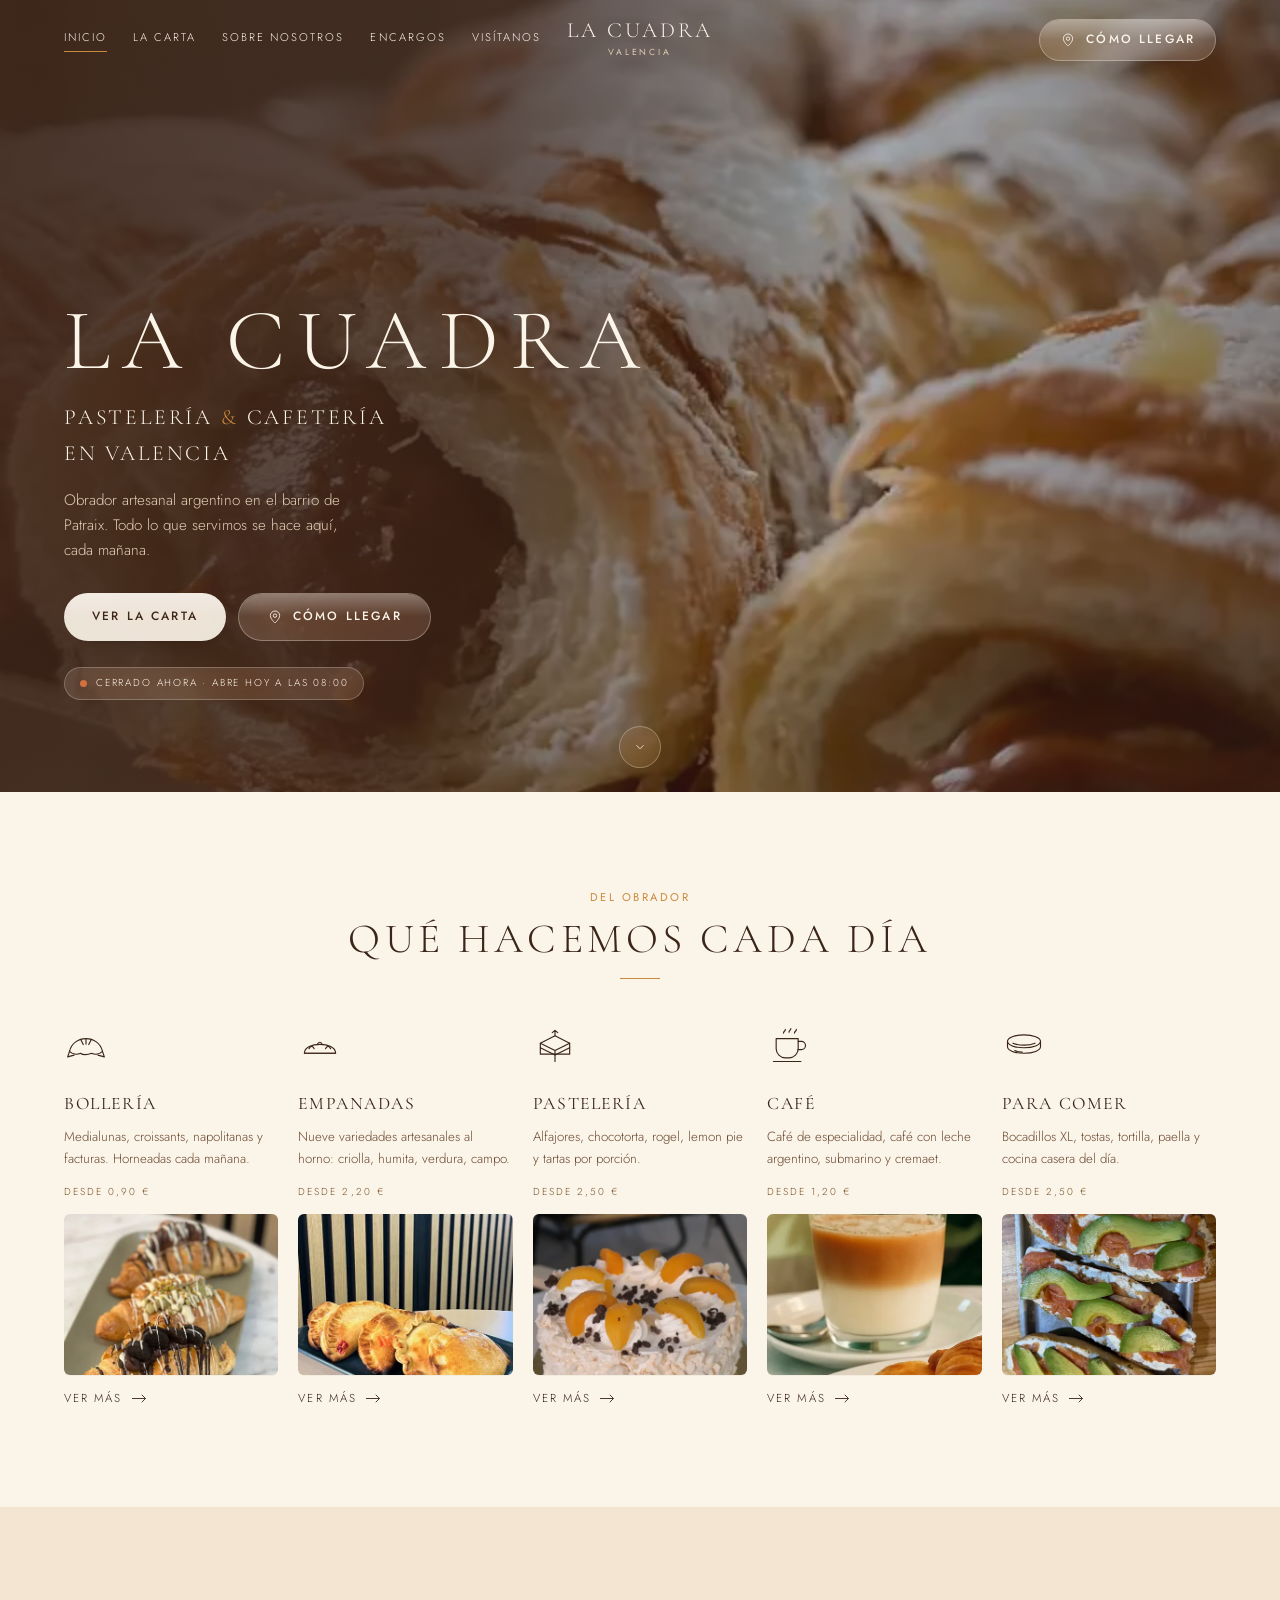
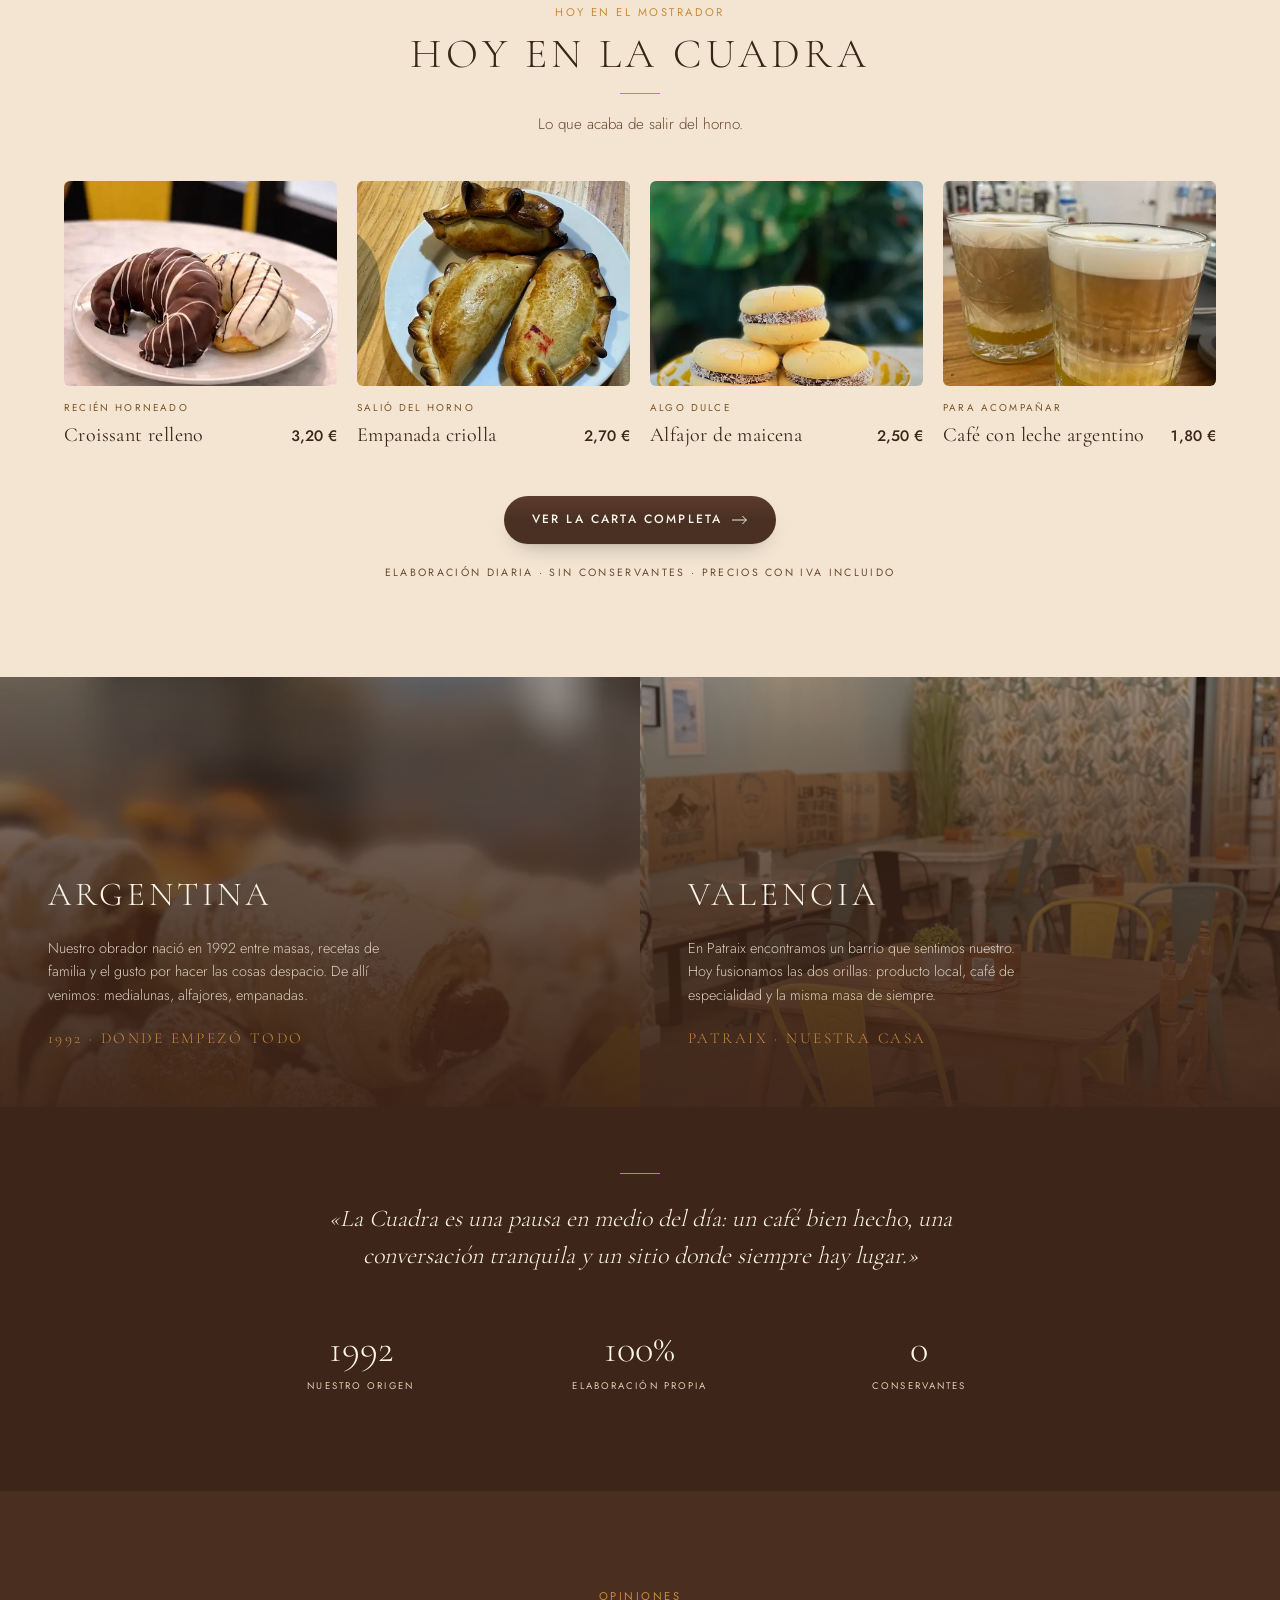
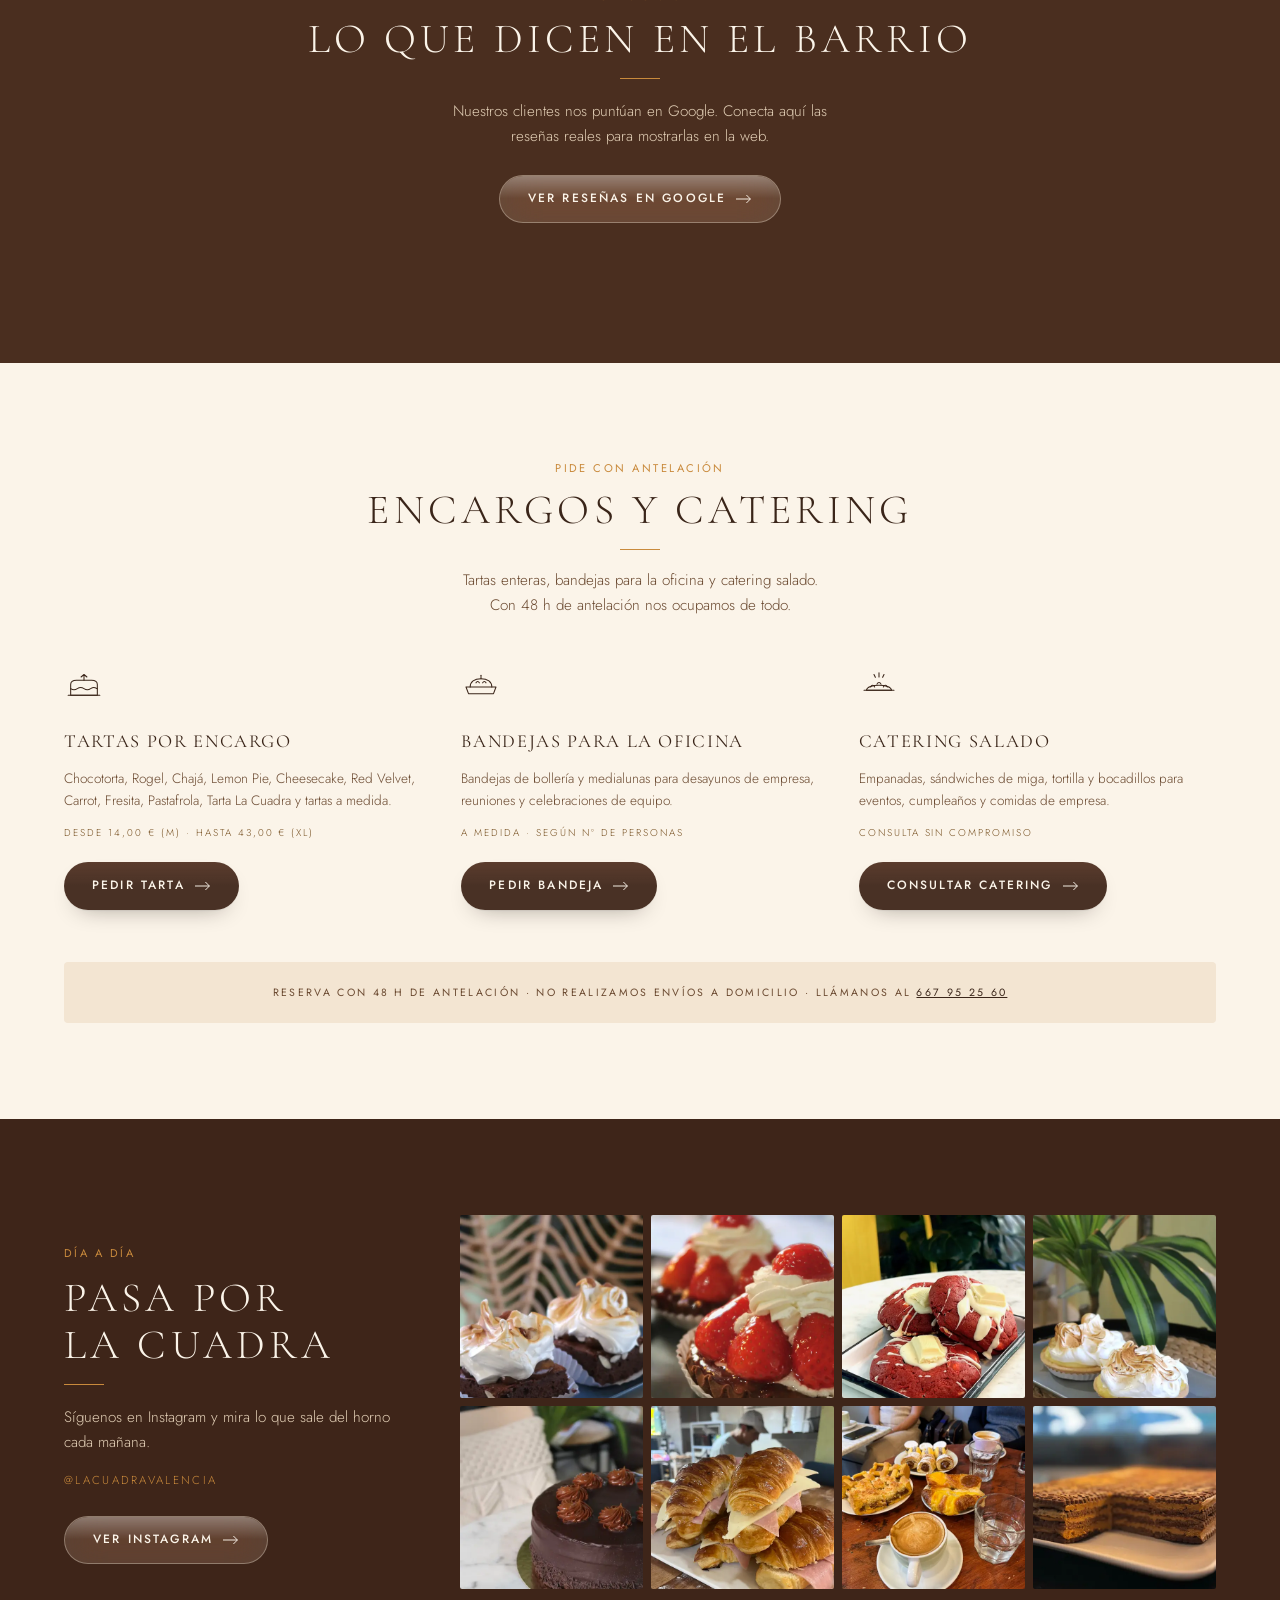
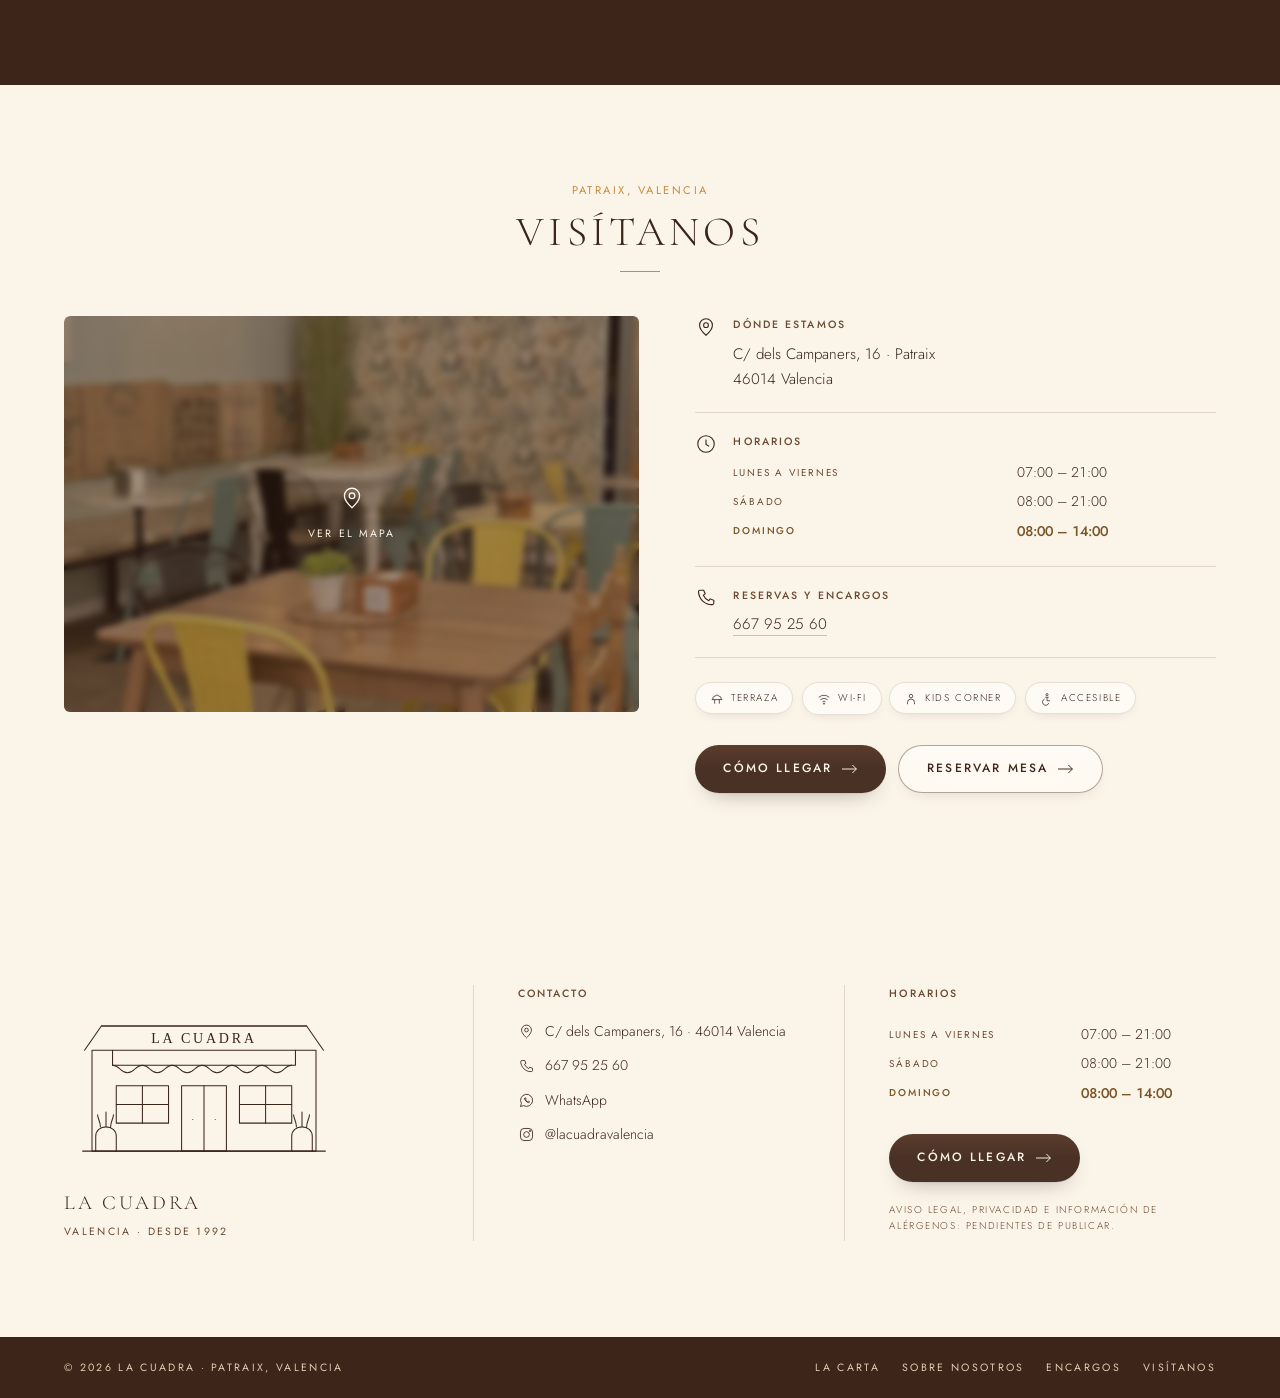
==== commit 9bcec503: "Añadir la carta completa, vidrio esmerilado estilo iOS y corregir dirección Carta (carta.html, antes" ====
--- a/index.html
+++ b/index.html
@@ -4,9 +4,9 @@
 <meta charset="utf-8">
 <meta name="viewport" content="width=device-width, initial-scale=1">
 <title>La Cuadra · Pastelería y cafetería artesanal argentina en Patraix, Valencia</title>
-<meta name="description" content="Obrador artesanal argentino en Patraix, Valencia. Medialunas, alfajores, empanadas, tartas y café de especialidad, elaborados cada día sin conservantes. C/ dels Campaners 17.">
+<meta name="description" content="Obrador artesanal argentino en Patraix, Valencia. Medialunas, alfajores, empanadas, tartas y café de especialidad, elaborados cada día sin conservantes. C/ dels Campaners 16.">
 <link rel="canonical" href="https://lacuadravalencia.es/">
-<meta name="theme-color" content="#1A120C">
+<meta name="theme-color" content="#3E2519">
 
 <meta property="og:type" content="website">
 <meta property="og:locale" content="es_ES">
@@ -23,7 +23,7 @@
 <meta name="twitter:description" content="Obrador artesanal en Patraix. Medialunas, alfajores, empanadas y tartas hechas cada día.">
 <meta name="twitter:image" content="https://lacuadravalencia.es/img/og.jpg">
 
-<link rel="icon" href="data:image/svg+xml,%3Csvg xmlns='http://www.w3.org/2000/svg' viewBox='0 0 32 32'%3E%3Crect width='32' height='32' rx='4' fill='%231A120C'/%3E%3Ctext x='16' y='23' font-family='Georgia,serif' font-size='19' fill='%23C9A227' text-anchor='middle'%3ELC%3C/text%3E%3C/svg%3E">
+<link rel="icon" href="data:image/svg+xml,%3Csvg xmlns='http://www.w3.org/2000/svg' viewBox='0 0 32 32'%3E%3Crect width='32' height='32' rx='4' fill='%233E2519'/%3E%3Ctext x='16' y='23' font-family='Georgia,serif' font-size='19' fill='%23C98A3C' text-anchor='middle'%3ELC%3C/text%3E%3C/svg%3E">
 <link rel="apple-touch-icon" href="/logo.png">
 
 <link rel="preload" as="font" type="font/woff2" href="fonts/CormorantGaramond-latin.woff2" crossorigin>
@@ -47,16 +47,16 @@
   "currenciesAccepted": "EUR",
   "address": {
     "@type": "PostalAddress",
-    "streetAddress": "C/ dels Campaners, 17",
+    "streetAddress": "C/ dels Campaners, 16",
     "addressLocality": "Valencia",
     "addressRegion": "Comunidad Valenciana",
     "postalCode": "46014",
     "addressCountry": "ES"
   },
-  "geo": { "@type": "GeoCoordinates", "latitude": 39.4592, "longitude": -0.3936 },
-  "hasMap": "https://www.google.com/maps/search/?api=1&query=Calle+dels+Campaners+17+Valencia",
+  "geo": { "@type": "GeoCoordinates", "latitude": 39.457698, "longitude": -0.400208 },
+  "hasMap": "https://www.google.com/maps/search/?api=1&query=Calle+dels+Campaners+16+Valencia",
   "sameAs": ["https://www.instagram.com/lacuadravalencia/"],
-  "hasMenu": "https://lacuadravalencia.es/carta.html",
+  "hasMenu": "https://lacuadravalencia.es/carta",
   "openingHoursSpecification": [
     { "@type": "OpeningHoursSpecification", "dayOfWeek": ["Monday","Tuesday","Wednesday","Thursday","Friday"], "opens": "07:00", "closes": "21:00" },
     { "@type": "OpeningHoursSpecification", "dayOfWeek": "Saturday", "opens": "08:00", "closes": "21:00" },
@@ -74,13 +74,16 @@
 <style>
 /* ══════════ SISTEMA ══════════ */
 :root{
-  --espresso:#1A120C; --espresso-soft:#2A1D14; --espresso-line:#3D2C20;
-  --cream:#F7F1E7; --sand:#EDE2D3; --white:#FFFFFF;
-  --on-dark:#F7F1E7; --on-dark-muted:#C9B9A5;
-  --on-light:#2A1D14; --on-light-muted:#5B4636;
-  --gold:#C9A227; --gold-bright:#D9A441; --success:#4EA97B;
-  --r-sm:2px; --r-md:4px; --r-lg:6px;
+  --espresso:#3E2519; --espresso-soft:#4A2E1F; --espresso-line:#5E402D;
+  --cream:#FBF4E9; --sand:#F3E5D2; --white:#FFFFFF;
+  --on-dark:#FBF4E9; --on-dark-muted:#E0CDB4;
+  --on-light:#3A2519; --on-light-muted:#6B4A31;
+  --gold:#C98A3C; --gold-bright:#DCA05A; --success:#6FBF8F;
+  --r-sm:2px; --r-md:4px; --r-lg:6px; --r-pill:999px;
   --gutter:20px; --mx:20px; --gap:56px; --maxw:1320px;
+  --ease-out:cubic-bezier(.22,1,.36,1);
+  --ease-spring:cubic-bezier(.34,1.56,.64,1);
+  --ease-spring-soft:cubic-bezier(.16,1.24,.38,1);
   --serif:'Cormorant Garamond',Georgia,'Times New Roman',serif;
   --sans:'Jost',-apple-system,BlinkMacSystemFont,'Segoe UI',Helvetica,Arial,sans-serif;
 }
@@ -101,6 +104,7 @@
 ul{ margin:0; padding:0; list-style:none; }
 button{ font:inherit; color:inherit; background:none; border:0; cursor:pointer; }
 [hidden]{ display:none !important; }
+a,button{ -webkit-tap-highlight-color:transparent; touch-action:manipulation; }
 
 :focus-visible{ outline:2px solid var(--gold); outline-offset:3px; border-radius:var(--r-sm); }
 .skip{ position:absolute; left:-9999px; top:0; z-index:200; background:var(--espresso); color:var(--on-dark); padding:12px 20px; }
@@ -128,26 +132,53 @@
 .price{ font-family:var(--sans); font-weight:500; font-variant-numeric:tabular-nums; }
 .gold{ color:var(--gold); }
 
+/* ══════════ REVEAL ══════════ */
+.rv{ opacity:0; translate:0 20px; scale:.98; }
+.rv.in{ opacity:1; translate:0 0; scale:1; transition:opacity .5s var(--ease-out), translate .7s var(--ease-spring-soft), scale .7s var(--ease-spring-soft); }
+@media (prefers-reduced-motion:reduce){
+  .rv,.rv.in{ opacity:1; transform:none; transition:none; }
+  .cat,.cat img,.hoy article,.hoy img,.ig-grid img,.btn,.btn::after,
+  .hdr,.hdr-in,.mob,.mob a.ml,.burger,.mob-close,.map-cta,.scroll-cue,.dot{ transition:none; animation:none; }
+  .rv,.cat,.hoy article,.btn,.mob,.mob a.ml,.burger,.mob-close,.map-cta{ translate:none; scale:none; }
+}
+
 .head-c{ text-align:center; margin-bottom:44px; }
 .head-c .over{ color:var(--gold); display:block; margin-bottom:10px; }
 .head-c p{ margin-top:18px; }
 
 /* ══════════ BOTONES / ENLACES ══════════ */
 .btn{
+  position:relative; overflow:hidden; isolation:isolate;
   display:inline-flex; align-items:center; justify-content:center; gap:10px;
-  min-height:48px; padding:0 26px; border-radius:var(--r-md);
-  font-size:.75rem; font-weight:400; text-transform:uppercase; letter-spacing:.18em;
-  text-decoration:none; transition:background .18s ease,color .18s ease,border-color .18s ease,transform .18s ease;
-}
-.btn:active{ transform:translateY(1px); }
-.btn-cream{ background:var(--cream); color:var(--espresso); }
+  min-height:48px; padding:0 28px; border-radius:var(--r-pill);
+  font-size:.75rem; font-weight:500; text-transform:uppercase; letter-spacing:.18em;
+  text-decoration:none; -webkit-backdrop-filter:blur(20px) saturate(160%); backdrop-filter:blur(20px) saturate(160%);
+  box-shadow:0 1px 1px rgba(0,0,0,.05), 0 10px 24px -14px rgba(20,10,4,.45);
+  transition:translate .5s var(--ease-spring), scale .5s var(--ease-spring), box-shadow .35s var(--ease-out),
+             background-color .3s var(--ease-out), color .3s var(--ease-out), border-color .3s var(--ease-out);
+}
+.btn::before{ /* brillo especular superior, propio del vidrio */
+  content:''; position:absolute; inset:0; border-radius:inherit; pointer-events:none;
+  background:linear-gradient(180deg, rgba(255,255,255,.30) 0%, rgba(255,255,255,0) 48%);
+  mix-blend-mode:overlay;
+}
+.btn::after{ /* realce de presión, se tiñe con el color del propio botón */
+  content:''; position:absolute; inset:0; border-radius:inherit; pointer-events:none;
+  background:currentColor; opacity:0; transition:opacity .2s var(--ease-out);
+}
+.btn:active::after{ opacity:.14; }
+.btn:active{ scale:.94; transition-duration:.16s; }
+@media (hover:hover) and (pointer:fine){
+  .btn:hover{ translate:0 -1px; box-shadow:0 1px 1px rgba(0,0,0,.06), 0 16px 32px -14px rgba(20,10,4,.5); }
+}
+.btn-cream{ background:rgba(251,244,233,.92); color:var(--espresso); }
 .btn-cream:hover{ background:#fff; }
-.btn-ghost{ border:1px solid rgba(247,241,231,.45); color:var(--on-dark); }
-.btn-ghost:hover{ border-color:var(--on-dark); background:rgba(247,241,231,.08); }
-.btn-dark{ background:var(--espresso); color:var(--cream); }
+.btn-ghost{ background:rgba(251,244,233,.14); border:1px solid rgba(251,244,233,.32); color:var(--on-dark); box-shadow:none; }
+.btn-ghost:hover{ border-color:rgba(251,244,233,.5); background:rgba(251,244,233,.22); }
+.btn-dark{ background:rgba(62,37,25,.94); color:var(--cream); }
 .btn-dark:hover{ background:var(--espresso-soft); }
-.btn-outline{ border:1px solid var(--espresso); color:var(--espresso); }
-.btn-outline:hover{ background:var(--espresso); color:var(--cream); }
+.btn-outline{ background:rgba(255,255,255,.5); border:1px solid rgba(62,37,25,.4); color:var(--espresso); box-shadow:0 6px 18px -12px rgba(58,37,25,.3); }
+.btn-outline:hover{ background:var(--espresso); color:var(--cream); border-color:var(--espresso); }
 .btn svg{ width:16px; height:16px; flex:none; }
 
 .tlink{
@@ -155,17 +186,22 @@
   font-size:.72rem; text-transform:uppercase; letter-spacing:.18em;
   padding-bottom:3px; position:relative;
 }
-.tlink::after{ content:''; position:absolute; left:0; bottom:0; height:1px; width:0; background:var(--gold); transition:width .3s ease; }
+.tlink::after{ content:''; position:absolute; left:0; bottom:0; height:1px; width:0; background:var(--gold); transition:width .35s var(--ease-out); }
 .tlink:hover::after{ width:100%; }
-.tlink svg{ width:15px; height:9px; }
+.tlink svg{ width:15px; height:9px; transition:transform .4s var(--ease-spring); }
+.tlink:hover svg{ transform:translateX(3px); }
 
 /* ══════════ CABECERA ══════════ */
 .hdr{
   position:fixed; inset:0 0 auto 0; z-index:100; color:var(--on-dark);
-  transition:background .3s ease, box-shadow .3s ease;
-}
-.hdr-in{ display:flex; align-items:center; justify-content:space-between; gap:16px; height:80px; transition:height .3s ease; }
-.hdr.solid{ background:var(--espresso); box-shadow:0 1px 0 var(--espresso-line); }
+  transition:background-color .4s var(--ease-out), box-shadow .4s var(--ease-out), -webkit-backdrop-filter .4s var(--ease-out), backdrop-filter .4s var(--ease-out);
+}
+.hdr-in{ display:flex; align-items:center; justify-content:space-between; gap:16px; height:80px; transition:height .4s var(--ease-out); }
+.hdr.solid{
+  background:rgba(62,37,25,.68);
+  -webkit-backdrop-filter:blur(22px) saturate(160%); backdrop-filter:blur(22px) saturate(160%);
+  box-shadow:0 1px 0 rgba(251,244,233,.08), 0 16px 40px -26px rgba(10,5,2,.6);
+}
 .hdr.solid .hdr-in{ height:64px; }
 .nav-d{ display:none; }
 @media (min-width:1040px){ .nav-d{ display:flex; gap:26px; flex:1; } }
@@ -177,31 +213,52 @@
 .brand .micro{ font-size:.55rem; letter-spacing:.34em; color:var(--on-dark-muted); display:block; margin-top:3px; }
 .hdr-r{ display:none; }
 @media (min-width:1040px){ .hdr-r{ display:flex; flex:1; justify-content:flex-end; } .hdr-r .btn{ min-height:42px; padding:0 20px; } }
-.burger{ display:flex; align-items:center; justify-content:center; width:48px; height:48px; margin-right:-12px; }
+.burger{
+  display:flex; align-items:center; justify-content:center; width:48px; height:48px; margin-right:-12px;
+  border-radius:50%; background:rgba(251,244,233,.10);
+  -webkit-backdrop-filter:blur(14px) saturate(150%); backdrop-filter:blur(14px) saturate(150%);
+  transition:background-color .25s var(--ease-out), scale .4s var(--ease-spring);
+}
 .burger svg{ width:24px; height:24px; }
+.burger:active{ scale:.88; }
+@media (hover:hover) and (pointer:fine){ .burger:hover{ background:rgba(251,244,233,.18); } }
 @media (min-width:1040px){ .burger{ display:none; } }
 .hdr-l-mob{ width:48px; }
 @media (min-width:1040px){ .hdr-l-mob{ display:none; } }
 
 /* menú móvil */
 .mob{
-  position:fixed; inset:0; z-index:150; background:var(--espresso); color:var(--on-dark);
+  position:fixed; inset:0; z-index:150; color:var(--on-dark);
+  background:rgba(62,37,25,.80);
+  -webkit-backdrop-filter:blur(34px) saturate(160%); backdrop-filter:blur(34px) saturate(160%);
   display:flex; flex-direction:column; justify-content:center; align-items:center; gap:8px;
-  padding:80px 24px 32px; opacity:0; visibility:hidden; transition:opacity .25s ease,visibility .25s;
-}
-.mob.open{ opacity:1; visibility:visible; }
-.mob a.ml{ font-family:var(--serif); font-size:1.9rem; text-transform:uppercase; letter-spacing:.09em; text-decoration:none; padding:9px 0; }
+  padding:80px 24px 32px; opacity:0; visibility:hidden; scale:1.035;
+  transition:opacity .4s var(--ease-out), visibility .4s, scale .55s var(--ease-spring-soft);
+}
+.mob.open{ opacity:1; visibility:visible; scale:1; }
+.mob a.ml{
+  font-family:var(--serif); font-size:1.9rem; text-transform:uppercase; letter-spacing:.09em;
+  text-decoration:none; padding:9px 0;
+  transition:scale .3s var(--ease-spring), opacity .2s var(--ease-out);
+}
+.mob a.ml:active{ scale:.94; opacity:.7; }
 .mob .mob-cta{ display:flex; flex-direction:column; gap:12px; width:100%; max-width:320px; margin-top:32px; }
-.mob-close{ position:absolute; top:18px; right:14px; width:48px; height:48px; display:flex; align-items:center; justify-content:center; }
+.mob-close{
+  position:absolute; top:18px; right:14px; width:48px; height:48px; display:flex; align-items:center; justify-content:center;
+  border-radius:50%; background:rgba(251,244,233,.08);
+  transition:background-color .25s var(--ease-out), scale .4s var(--ease-spring);
+}
 .mob-close svg{ width:22px; height:22px; }
+.mob-close:active{ scale:.88; }
+@media (hover:hover) and (pointer:fine){ .mob-close:hover{ background:rgba(251,244,233,.16); } }
 
 /* ══════════ HERO ══════════ */
 .hero{ position:relative; min-height:88svh; display:flex; align-items:flex-end; color:var(--on-dark); overflow:hidden; }
 .hero-img{ position:absolute; inset:0; width:100%; height:100%; object-fit:cover; }
 .half img,.map-box img{ height:100%; }
 .hero-veil{ position:absolute; inset:0;
-  background:linear-gradient(100deg, rgba(26,18,12,.93) 0%, rgba(26,18,12,.80) 36%, rgba(26,18,12,.30) 64%, rgba(26,18,12,.58) 100%); }
-@media (max-width:720px){ .hero-veil{ background:linear-gradient(180deg, rgba(26,18,12,.72) 0%, rgba(26,18,12,.55) 40%, rgba(26,18,12,.90) 100%); } }
+  background:linear-gradient(100deg, rgba(62,37,25,.93) 0%, rgba(62,37,25,.80) 36%, rgba(62,37,25,.30) 64%, rgba(62,37,25,.58) 100%); }
+@media (max-width:720px){ .hero-veil{ background:linear-gradient(180deg, rgba(62,37,25,.72) 0%, rgba(62,37,25,.55) 40%, rgba(62,37,25,.90) 100%); } }
 .hero-in{ position:relative; padding-block:132px 92px; }
 @media (max-width:720px){ .hero-in{ padding-block:120px 56px; } .hero{ min-height:82svh; } }
 .hero-copy{ max-width:640px; }
@@ -212,16 +269,35 @@
 .hero-btns{ display:flex; flex-wrap:wrap; gap:12px; margin-bottom:26px; }
 @media (max-width:480px){ .hero-btns .btn{ width:100%; } }
 .chip{
-  display:inline-flex; align-items:center; gap:9px; padding:7px 15px; border-radius:999px;
-  border:1px solid rgba(247,241,231,.28); font-size:.63rem; text-transform:uppercase; letter-spacing:.18em;
+  display:inline-flex; align-items:center; gap:9px; padding:7px 15px; border-radius:var(--r-pill);
+  background:rgba(251,244,233,.12);
+  -webkit-backdrop-filter:blur(18px) saturate(160%); backdrop-filter:blur(18px) saturate(160%);
+  border:1px solid rgba(251,244,233,.24); font-size:.63rem; text-transform:uppercase; letter-spacing:.18em;
+  box-shadow:0 10px 26px -16px rgba(10,5,2,.5);
 }
 .dot{ width:7px; height:7px; border-radius:50%; background:var(--success); flex:none; }
-.dot.off{ background:#B4552F; }
-.scroll-cue{ position:absolute; left:50%; bottom:24px; transform:translateX(-50%);
-  width:42px; height:42px; border:1px solid rgba(247,241,231,.35); border-radius:50%;
-  display:flex; align-items:center; justify-content:center; color:var(--on-dark); }
+.dot.off{ background:#D2703F; }
+@media (prefers-reduced-motion:no-preference){
+  .dot:not(.off){ animation:dotPulse 2.6s var(--ease-out) infinite; }
+}
+@keyframes dotPulse{
+  0%,100%{ box-shadow:0 0 0 0 rgba(111,191,143,.55); }
+  60%{ box-shadow:0 0 0 6px rgba(111,191,143,0); }
+}
+.scroll-cue{
+  position:absolute; left:50%; bottom:24px; transform:translateX(-50%);
+  width:42px; height:42px; border-radius:50%;
+  background:rgba(251,244,233,.08);
+  -webkit-backdrop-filter:blur(14px) saturate(150%); backdrop-filter:blur(14px) saturate(150%);
+  border:1px solid rgba(251,244,233,.3);
+  display:flex; align-items:center; justify-content:center; color:var(--on-dark);
+}
 .scroll-cue svg{ width:14px; height:14px; }
 @media (max-width:720px){ .scroll-cue{ display:none; } }
+@media (prefers-reduced-motion:no-preference){
+  .scroll-cue{ animation:cueFloat 2.4s var(--ease-out) infinite; }
+}
+@keyframes cueFloat{ 0%,100%{ transform:translateX(-50%) translateY(0); } 50%{ transform:translateX(-50%) translateY(5px); } }
 
 /* ══════════ CATEGORÍAS ══════════ */
 .cats{ display:grid; gap:34px 22px; grid-template-columns:repeat(2,1fr); }
@@ -232,20 +308,27 @@
 .cat .ico svg{ width:44px; height:44px; }
 .cat h3{ text-transform:uppercase; letter-spacing:.09em; font-size:1.1rem; margin-bottom:8px; }
 .cat p{ font-size:.83rem; color:var(--on-light-muted); min-height:3.4em; }
-.cat .from{ color:#765916; font-size:.63rem; text-transform:uppercase; letter-spacing:.2em; margin:12px 0 14px; }
-.cat figure{ margin:0 0 14px; overflow:hidden; border-radius:var(--r-lg); background:var(--sand); }
-.cat img{ width:100%; aspect-ratio:4/3; object-fit:cover; transition:transform .6s ease; }
-.cat:hover img{ transform:scale(1.04); }
+.cat .from{ color:#7A5426; font-size:.63rem; text-transform:uppercase; letter-spacing:.2em; margin:12px 0 14px; }
+.cat{ transition:translate .5s var(--ease-spring-soft); }
+.cat figure{ margin:0 0 14px; overflow:hidden; border-radius:var(--r-lg); background:var(--sand); box-shadow:0 1px 1px rgba(0,0,0,.04); }
+.cat img{ width:100%; aspect-ratio:4/3; object-fit:cover; transition:transform .6s var(--ease-spring-soft); }
 .cat .tlink{ margin-top:auto; color:var(--on-light); }
+@media (hover:hover) and (pointer:fine){
+  .cat:hover{ translate:0 -4px; }
+  .cat:hover img{ transform:scale(1.05); }
+}
 
 /* ══════════ HOY ══════════ */
 .hoy{ display:grid; gap:26px 20px; grid-template-columns:repeat(2,1fr); }
 @media (min-width:900px){ .hoy{ grid-template-columns:repeat(4,1fr); } }
-.hoy article{ display:flex; flex-direction:column; }
+.hoy article{ display:flex; flex-direction:column; transition:translate .5s var(--ease-spring-soft); }
 .hoy figure{ margin:0 0 14px; overflow:hidden; border-radius:var(--r-lg); background:#e2d6c5; }
-.hoy img{ width:100%; aspect-ratio:4/3; object-fit:cover; transition:transform .6s ease; }
-.hoy article:hover img{ transform:scale(1.04); }
-.hoy .over{ color:#765916; font-size:.62rem; margin-bottom:7px; }
+.hoy img{ width:100%; aspect-ratio:4/3; object-fit:cover; transition:transform .6s var(--ease-spring-soft); }
+@media (hover:hover) and (pointer:fine){
+  .hoy article:hover{ translate:0 -4px; }
+  .hoy article:hover img{ transform:scale(1.05); }
+}
+.hoy .over{ color:#7A5426; font-size:.62rem; margin-bottom:7px; }
 .hoy .row{ display:flex; align-items:baseline; justify-content:space-between; gap:12px; }
 .hoy .price{ font-size:.95rem; }
 .hoy-foot{ text-align:center; margin-top:46px; }
@@ -256,7 +339,7 @@
 @media (min-width:860px){ .halves{ grid-template-columns:1fr 1fr; } }
 .half{ position:relative; min-height:430px; display:flex; align-items:flex-end; color:var(--on-dark); overflow:hidden; }
 .half img{ position:absolute; inset:0; width:100%; height:100%; object-fit:cover; }
-.half::after{ content:''; position:absolute; inset:0; background:linear-gradient(180deg,rgba(26,18,12,.42) 0%,rgba(26,18,12,.74) 42%,rgba(26,18,12,.95) 100%); }
+.half::after{ content:''; position:absolute; inset:0; background:linear-gradient(180deg,rgba(62,37,25,.42) 0%,rgba(62,37,25,.74) 42%,rgba(62,37,25,.95) 100%); }
 .half-in{ position:relative; z-index:1; padding:40px 32px 44px; max-width:440px; }
 @media (min-width:860px){ .half-in{ padding:56px 48px 56px; } }
 .half h3{ text-transform:uppercase; letter-spacing:.12em; font-size:clamp(1.5rem,3vw,2.1rem); font-weight:300; margin-bottom:14px; }
@@ -292,7 +375,7 @@
 .enc .ico svg{ width:40px; height:40px; }
 .enc h3{ text-transform:uppercase; letter-spacing:.09em; font-size:1.15rem; margin-bottom:10px; }
 .enc p{ font-size:.85rem; color:var(--on-light-muted); margin-bottom:14px; }
-.enc .from{ color:#765916; font-size:.62rem; text-transform:uppercase; letter-spacing:.2em; margin-bottom:20px; }
+.enc .from{ color:#7A5426; font-size:.62rem; text-transform:uppercase; letter-spacing:.2em; margin-bottom:20px; }
 .enc .btn{ margin-top:auto; }
 .avisos{ margin-top:52px; background:var(--sand); border-radius:var(--r-md); padding:20px 24px; text-align:center; }
 .avisos .micro{ color:var(--on-light-muted); line-height:2; }
@@ -301,8 +384,8 @@
 /* ══════════ INSTAGRAM ══════════ */
 .ig-grid{ display:grid; grid-template-columns:repeat(4,1fr); gap:8px; }
 .ig-grid a{ display:block; overflow:hidden; border-radius:var(--r-sm); background:var(--espresso-soft); }
-.ig-grid img{ width:100%; aspect-ratio:1; object-fit:cover; transition:opacity .25s ease,transform .6s ease; }
-.ig-grid a:hover img{ opacity:.78; transform:scale(1.05); }
+.ig-grid img{ width:100%; aspect-ratio:1; object-fit:cover; transition:opacity .3s var(--ease-out), transform .6s var(--ease-spring-soft); }
+.ig-grid a:hover img{ opacity:.82; transform:scale(1.06); }
 .ig-wrap{ display:grid; gap:36px; grid-template-columns:1fr; align-items:center; }
 @media (min-width:960px){ .ig-wrap{ grid-template-columns:340px 1fr; gap:56px; } }
 .ig-handle{ font-size:.72rem; text-transform:uppercase; letter-spacing:.2em; color:var(--gold); margin:16px 0 26px; display:block; }
@@ -313,35 +396,49 @@
 .map-box{ position:relative; border-radius:var(--r-lg); overflow:hidden; background:var(--sand); aspect-ratio:16/11; }
 .map-box img{ width:100%; height:100%; object-fit:cover; filter:sepia(.22) saturate(.9); }
 .map-box iframe{ position:absolute; inset:0; width:100%; height:100%; border:0; }
-.map-cta{ position:absolute; inset:0; display:flex; flex-direction:column; align-items:center; justify-content:center; gap:14px;
-  background:rgba(26,18,12,.55); color:var(--on-dark); }
+.map-cta{
+  position:absolute; inset:0; display:flex; flex-direction:column; align-items:center; justify-content:center; gap:14px;
+  background:rgba(62,37,25,.5); color:var(--on-dark);
+  -webkit-backdrop-filter:blur(3px) saturate(120%); backdrop-filter:blur(3px) saturate(120%);
+  transition:background-color .35s var(--ease-out), -webkit-backdrop-filter .35s var(--ease-out), backdrop-filter .35s var(--ease-out), scale .4s var(--ease-spring);
+}
+@media (hover:hover) and (pointer:fine){
+  .map-cta:hover{ background:rgba(62,37,25,.38); -webkit-backdrop-filter:blur(1.5px) saturate(130%); backdrop-filter:blur(1.5px) saturate(130%); }
+}
+.map-cta:active{ scale:.98; }
 .map-cta .micro{ letter-spacing:.2em; }
-.vis-list li{ display:flex; gap:16px; padding:20px 0; border-bottom:1px solid rgba(42,29,20,.14); }
+.vis-list li{ display:flex; gap:16px; padding:20px 0; border-bottom:1px solid rgba(58,37,25,.14); }
 .vis-list li:first-child{ padding-top:0; }
 .vis-list .ico{ flex:none; color:var(--on-light); }
 .vis-list .ico svg{ width:22px; height:22px; }
 .vis-list h3{ font-size:.66rem; font-family:var(--sans); font-weight:500; text-transform:uppercase; letter-spacing:.2em; color:var(--on-light-muted); margin-bottom:8px; }
-.vis-list a{ text-decoration:none; border-bottom:1px solid rgba(42,29,20,.25); }
+.vis-list a{ text-decoration:none; border-bottom:1px solid rgba(58,37,25,.25); }
 .hours{ width:100%; border-collapse:collapse; }
 .hours th,.hours td{ text-align:left; padding:3px 0; font-weight:300; font-size:.88rem; }
 .hours th{ font-size:.62rem; text-transform:uppercase; letter-spacing:.18em; color:var(--on-light-muted); font-weight:400; padding-right:24px; }
-.hours tr.today th,.hours tr.today td{ color:#765916; font-weight:500; }
+.hours tr.today th,.hours tr.today td{ color:#7A5426; font-weight:500; }
 .hours td{ font-variant-numeric:tabular-nums; }
 .tags{ display:flex; flex-wrap:wrap; gap:8px; margin-top:24px; }
-.tag{ display:inline-flex; align-items:center; gap:7px; border:1px solid rgba(42,29,20,.2); border-radius:999px; padding:7px 14px; font-size:.62rem; text-transform:uppercase; letter-spacing:.16em; }
+.tag{
+  display:inline-flex; align-items:center; gap:7px; border-radius:var(--r-pill); padding:7px 14px;
+  font-size:.62rem; text-transform:uppercase; letter-spacing:.16em;
+  background:rgba(255,255,255,.55); border:1px solid rgba(58,37,25,.12);
+  -webkit-backdrop-filter:blur(14px) saturate(140%); backdrop-filter:blur(14px) saturate(140%);
+  box-shadow:0 4px 14px -9px rgba(58,37,25,.3);
+}
 .tag svg{ width:14px; height:14px; }
 .vis-btns{ display:flex; flex-wrap:wrap; gap:12px; margin-top:30px; }
 
 /* ══════════ PIE ══════════ */
 .ftr{ background:var(--cream); color:var(--on-light); }
 .ftr-grid{ display:grid; gap:40px; grid-template-columns:1fr; padding-block:var(--gap); }
-@media (min-width:860px){ .ftr-grid{ grid-template-columns:1.1fr 1fr 1fr; gap:0; } .ftr-col+.ftr-col{ padding-left:44px; border-left:1px solid rgba(42,29,20,.14); } }
+@media (min-width:860px){ .ftr-grid{ grid-template-columns:1.1fr 1fr 1fr; gap:0; } .ftr-col+.ftr-col{ padding-left:44px; border-left:1px solid rgba(58,37,25,.14); } }
 .ftr .wordmark{ font-size:1.25rem; }
 .ftr .micro{ color:var(--on-light-muted); }
 .ftr h3{ font-size:.66rem; font-family:var(--sans); font-weight:500; text-transform:uppercase; letter-spacing:.2em; color:var(--on-light-muted); margin-bottom:18px; }
 .ftr-links{ display:flex; flex-direction:column; gap:11px; font-size:.88rem; }
 .ftr-links a{ text-decoration:none; display:inline-flex; align-items:center; gap:10px; }
-.ftr-links a:hover{ color:#765916; }
+.ftr-links a:hover{ color:#7A5426; }
 .ftr-links svg{ width:17px; height:17px; flex:none; }
 .storefront{ width:100%; max-width:280px; color:var(--on-light); }
 .ftr-bar{ background:var(--espresso); color:var(--on-dark-muted); }
@@ -352,13 +449,6 @@
 .ftr-bar a:hover{ color:var(--gold-bright); }
 .legal-note{ font-size:.62rem; text-transform:uppercase; letter-spacing:.16em; color:var(--on-light-muted); margin-top:20px; }
 
-/* ══════════ REVEAL ══════════ */
-.rv{ opacity:0; transform:translateY(16px); }
-.rv.in{ opacity:1; transform:none; transition:opacity .45s ease,transform .45s ease; }
-@media (prefers-reduced-motion:reduce){
-  .rv,.rv.in{ opacity:1; transform:none; transition:none; }
-  .cat img,.hoy img,.ig-grid img{ transition:none; }
-}
 </style>
 </head>
 <body>
@@ -370,7 +460,7 @@
     <div class="hdr-l-mob"></div>
     <nav class="nav-d" aria-label="Principal">
       <a href="#main" aria-current="page">Inicio</a>
-      <a href="/carta.html">La carta</a>
+      <a href="/carta">La carta</a>
       <a href="#origen">Sobre nosotros</a>
       <a href="#encargos">Encargos</a>
       <a href="#visitanos">Visítanos</a>
@@ -380,7 +470,7 @@
       <span class="micro">Valencia</span>
     </a>
     <div class="hdr-r">
-      <a class="btn btn-ghost" href="https://www.google.com/maps/search/?api=1&amp;query=Calle+dels+Campaners+17+Valencia" target="_blank" rel="noopener">
+      <a class="btn btn-ghost" href="https://www.google.com/maps/search/?api=1&amp;query=Calle+dels+Campaners+16+Valencia" target="_blank" rel="noopener">
         <svg viewBox="0 0 24 24" fill="none" stroke="currentColor" stroke-width="1.3" aria-hidden="true"><path d="M12 21s7-6.2 7-11a7 7 0 1 0-14 0c0 4.8 7 11 7 11Z"/><circle cx="12" cy="10" r="2.6"/></svg>
         Cómo llegar
       </a>
@@ -395,7 +485,7 @@
   <button class="mob-close" id="mobclose" aria-label="Cerrar menú">
     <svg viewBox="0 0 24 24" fill="none" stroke="currentColor" stroke-width="1.3" aria-hidden="true"><path d="M5 5l14 14M19 5L5 19"/></svg>
   </button>
-  <a class="ml" href="/carta.html">La carta</a>
+  <a class="ml" href="/carta">La carta</a>
   <a class="ml" href="#origen">Sobre nosotros</a>
   <a class="ml" href="#encargos">Encargos</a>
   <a class="ml" href="#visitanos">Visítanos</a>
@@ -423,8 +513,8 @@
     <p class="hero-claim">Pastelería <span class="gold">&amp;</span> Cafetería<br>en Valencia</p>
     <p class="hero-sub">Obrador artesanal argentino en el barrio de Patraix. Todo lo que servimos se hace aquí, cada mañana.</p>
     <div class="hero-btns">
-      <a class="btn btn-cream" href="/carta.html">Ver la carta</a>
-      <a class="btn btn-ghost" href="https://www.google.com/maps/search/?api=1&amp;query=Calle+dels+Campaners+17+Valencia" target="_blank" rel="noopener">
+      <a class="btn btn-cream" href="/carta">Ver la carta</a>
+      <a class="btn btn-ghost" href="https://www.google.com/maps/search/?api=1&amp;query=Calle+dels+Campaners+16+Valencia" target="_blank" rel="noopener">
         <svg viewBox="0 0 24 24" fill="none" stroke="currentColor" stroke-width="1.3" aria-hidden="true"><path d="M12 21s7-6.2 7-11a7 7 0 1 0-14 0c0 4.8 7 11 7 11Z"/><circle cx="12" cy="10" r="2.6"/></svg>
         Cómo llegar
       </a>
@@ -452,7 +542,7 @@
         <p>Medialunas, croissants, napolitanas y facturas. Horneadas cada mañana.</p>
         <span class="from">Desde 0,90 €</span>
         <figure><img src="img/cat-bolleria-460.webp" srcset="img/cat-bolleria-460.webp 460w, img/cat-bolleria-760.webp 760w" sizes="(min-width:1100px) 22vw, (min-width:760px) 30vw, 45vw" width="760" height="570" loading="lazy" decoding="async" alt="Croissants rellenos con cobertura de chocolate y pistacho"></figure>
-        <a class="tlink" href="/carta.html#bolleria">Ver más <svg viewBox="0 0 20 12" fill="none" stroke="currentColor" stroke-width="1.2" aria-hidden="true"><path d="M0 6h18M13 1l5 5-5 5"/></svg></a>
+        <a class="tlink" href="/carta#bolleria">Ver más <svg viewBox="0 0 20 12" fill="none" stroke="currentColor" stroke-width="1.2" aria-hidden="true"><path d="M0 6h18M13 1l5 5-5 5"/></svg></a>
       </article>
 
       <article class="cat rv">
@@ -461,7 +551,7 @@
         <p>Nueve variedades artesanales al horno: criolla, humita, verdura, campo.</p>
         <span class="from">Desde 2,20 €</span>
         <figure><img src="img/cat-empanadas-460.webp" srcset="img/cat-empanadas-460.webp 460w, img/cat-empanadas-760.webp 760w" sizes="(min-width:1100px) 22vw, (min-width:760px) 30vw, 45vw" width="760" height="570" loading="lazy" decoding="async" alt="Empanadas argentinas recién horneadas en una bandeja"></figure>
-        <a class="tlink" href="/carta.html#empanadas">Ver más <svg viewBox="0 0 20 12" fill="none" stroke="currentColor" stroke-width="1.2" aria-hidden="true"><path d="M0 6h18M13 1l5 5-5 5"/></svg></a>
+        <a class="tlink" href="/carta#empanadas">Ver más <svg viewBox="0 0 20 12" fill="none" stroke="currentColor" stroke-width="1.2" aria-hidden="true"><path d="M0 6h18M13 1l5 5-5 5"/></svg></a>
       </article>
 
       <article class="cat rv">
@@ -470,7 +560,7 @@
         <p>Alfajores, chocotorta, rogel, lemon pie y tartas por porción.</p>
         <span class="from">Desde 2,50 €</span>
         <figure><img src="img/cat-pasteleria-460.webp" srcset="img/cat-pasteleria-460.webp 460w, img/cat-pasteleria-760.webp 760w" sizes="(min-width:1100px) 22vw, (min-width:760px) 30vw, 45vw" width="760" height="570" loading="lazy" decoding="async" alt="Tarta Chajá con merengue, melocotón y virutas de chocolate"></figure>
-        <a class="tlink" href="/carta.html#pasteleria">Ver más <svg viewBox="0 0 20 12" fill="none" stroke="currentColor" stroke-width="1.2" aria-hidden="true"><path d="M0 6h18M13 1l5 5-5 5"/></svg></a>
+        <a class="tlink" href="/carta#pasteleria">Ver más <svg viewBox="0 0 20 12" fill="none" stroke="currentColor" stroke-width="1.2" aria-hidden="true"><path d="M0 6h18M13 1l5 5-5 5"/></svg></a>
       </article>
 
       <article class="cat rv">
@@ -479,7 +569,7 @@
         <p>Café de especialidad, café con leche argentino, submarino y cremaet.</p>
         <span class="from">Desde 1,20 €</span>
         <figure><img src="img/cat-cafe-460.webp" srcset="img/cat-cafe-460.webp 460w, img/cat-cafe-760.webp 760w" sizes="(min-width:1100px) 22vw, (min-width:760px) 30vw, 45vw" width="760" height="570" loading="lazy" decoding="async" alt="Café con leche servido en vaso junto a un croissant"></figure>
-        <a class="tlink" href="/carta.html#cafeteria">Ver más <svg viewBox="0 0 20 12" fill="none" stroke="currentColor" stroke-width="1.2" aria-hidden="true"><path d="M0 6h18M13 1l5 5-5 5"/></svg></a>
+        <a class="tlink" href="/carta#cafeteria">Ver más <svg viewBox="0 0 20 12" fill="none" stroke="currentColor" stroke-width="1.2" aria-hidden="true"><path d="M0 6h18M13 1l5 5-5 5"/></svg></a>
       </article>
 
       <article class="cat rv">
@@ -488,7 +578,7 @@
         <p>Bocadillos XL, tostas, tortilla, paella y cocina casera del día.</p>
         <span class="from">Desde 2,50 €</span>
         <figure><img src="img/cat-comer-460.webp" srcset="img/cat-comer-460.webp 460w, img/cat-comer-760.webp 760w" sizes="(min-width:1100px) 22vw, (min-width:760px) 30vw, 45vw" width="760" height="570" loading="lazy" decoding="async" alt="Tostas de aguacate, salmón y queso preparadas en bandeja"></figure>
-        <a class="tlink" href="/carta.html#bocadillos">Ver más <svg viewBox="0 0 20 12" fill="none" stroke="currentColor" stroke-width="1.2" aria-hidden="true"><path d="M0 6h18M13 1l5 5-5 5"/></svg></a>
+        <a class="tlink" href="/carta#bocadillos">Ver más <svg viewBox="0 0 20 12" fill="none" stroke="currentColor" stroke-width="1.2" aria-hidden="true"><path d="M0 6h18M13 1l5 5-5 5"/></svg></a>
       </article>
 
     </div>
@@ -527,7 +617,7 @@
       </article>
     </div>
     <div class="hoy-foot rv">
-      <a class="btn btn-dark" href="/carta.html">
+      <a class="btn btn-dark" href="/carta">
         Ver la carta completa
         <svg viewBox="0 0 20 12" fill="none" stroke="currentColor" stroke-width="1.2" aria-hidden="true"><path d="M0 6h18M13 1l5 5-5 5"/></svg>
       </a>
@@ -577,7 +667,7 @@
       <h2 id="rev-h" class="h-sec">Lo que dicen en el barrio</h2>
       <hr class="rule">
       <p class="muted-d" style="max-width:46ch;margin:20px auto 26px">Nuestros clientes nos puntúan en Google. Conecta aquí las reseñas reales para mostrarlas en la web.</p>
-      <a class="btn btn-ghost" href="https://www.google.com/maps/search/?api=1&amp;query=La+Cuadra+Campaners+17+Valencia" target="_blank" rel="noopener">
+      <a class="btn btn-ghost" href="https://www.google.com/maps/search/?api=1&amp;query=La+Cuadra+Campaners+16+Valencia" target="_blank" rel="noopener">
         Ver reseñas en Google <svg viewBox="0 0 20 12" fill="none" stroke="currentColor" stroke-width="1.2" aria-hidden="true"><path d="M0 6h18M13 1l5 5-5 5"/></svg>
       </a>
     </div>
@@ -693,7 +783,7 @@
             <span class="ico" aria-hidden="true"><svg viewBox="0 0 24 24" fill="none" stroke="currentColor" stroke-width="1.2"><path d="M12 21s7-6.2 7-11a7 7 0 1 0-14 0c0 4.8 7 11 7 11Z"/><circle cx="12" cy="10" r="2.6"/></svg></span>
             <div>
               <h3>Dónde estamos</h3>
-              <p>C/ dels Campaners, 17 · Patraix<br>46014 Valencia</p>
+              <p>C/ dels Campaners, 16 · Patraix<br>46014 Valencia</p>
             </div>
           </li>
           <li>
@@ -724,7 +814,7 @@
           <span class="tag"><svg viewBox="0 0 24 24" fill="none" stroke="currentColor" stroke-width="1.3" aria-hidden="true"><circle cx="12" cy="4.5" r="1.8"/><path d="M9 9h6M12 9v6h5M8 12a5.5 5.5 0 1 0 7 7"/></svg> Accesible</span>
         </div>
         <div class="vis-btns">
-          <a class="btn btn-dark" href="https://www.google.com/maps/search/?api=1&amp;query=Calle+dels+Campaners+17+Valencia" target="_blank" rel="noopener">
+          <a class="btn btn-dark" href="https://www.google.com/maps/search/?api=1&amp;query=Calle+dels+Campaners+16+Valencia" target="_blank" rel="noopener">
             Cómo llegar <svg viewBox="0 0 20 12" fill="none" stroke="currentColor" stroke-width="1.2" aria-hidden="true"><path d="M0 6h18M13 1l5 5-5 5"/></svg>
           </a>
           <a class="btn btn-outline" href="https://wa.me/34667952560?text=Hola%21%20Me%20gustar%C3%ADa%20reservar%20una%20mesa%20en%20La%20Cuadra.%0APersonas%3A%20___%0AD%C3%ADa%20y%20hora%3A%20___" target="_blank" rel="noopener">
@@ -764,9 +854,9 @@
     <div class="ftr-col">
       <h3>Contacto</h3>
       <div class="ftr-links">
-        <a href="https://www.google.com/maps/search/?api=1&amp;query=Calle+dels+Campaners+17+Valencia" target="_blank" rel="noopener">
+        <a href="https://www.google.com/maps/search/?api=1&amp;query=Calle+dels+Campaners+16+Valencia" target="_blank" rel="noopener">
           <svg viewBox="0 0 24 24" fill="none" stroke="currentColor" stroke-width="1.2" aria-hidden="true"><path d="M12 21s7-6.2 7-11a7 7 0 1 0-14 0c0 4.8 7 11 7 11Z"/><circle cx="12" cy="10" r="2.6"/></svg>
-          C/ dels Campaners, 17 · 46014 Valencia
+          C/ dels Campaners, 16 · 46014 Valencia
         </a>
         <a href="tel:+34667952560">
           <svg viewBox="0 0 24 24" fill="none" stroke="currentColor" stroke-width="1.2" aria-hidden="true"><path d="M6.5 3.5h3l1.6 4-2 1.4a12 12 0 0 0 6 6l1.4-2 4 1.6v3c0 1-.8 1.8-1.8 1.7C10.6 19.5 4.5 13.4 3.8 5.3 3.7 4.3 4.5 3.5 5.5 3.5Z"/></svg>
@@ -793,7 +883,7 @@
         </tbody>
       </table>
       <p style="margin-top:26px">
-        <a class="btn btn-dark" href="https://www.google.com/maps/search/?api=1&amp;query=Calle+dels+Campaners+17+Valencia" target="_blank" rel="noopener">
+        <a class="btn btn-dark" href="https://www.google.com/maps/search/?api=1&amp;query=Calle+dels+Campaners+16+Valencia" target="_blank" rel="noopener">
           Cómo llegar <svg viewBox="0 0 20 12" fill="none" stroke="currentColor" stroke-width="1.2" aria-hidden="true"><path d="M0 6h18M13 1l5 5-5 5"/></svg>
         </a>
       </p>
@@ -805,7 +895,7 @@
     <div class="wrap">
       <span class="micro">© <span id="yr">2026</span> La Cuadra · Patraix, Valencia</span>
       <nav class="micro" aria-label="Pie de página">
-        <a href="/carta.html">La carta</a>
+        <a href="/carta">La carta</a>
         <a href="#origen">Sobre nosotros</a>
         <a href="#encargos">Encargos</a>
         <a href="#visitanos">Visítanos</a>
@@ -922,8 +1012,8 @@
   if(mapBtn){
     mapBtn.addEventListener('click', function(){
       var f = document.createElement('iframe');
-      f.src = 'https://www.google.com/maps?q=Carrer%20dels%20Campaners%2017%2C%2046014%20Val%C3%A8ncia&output=embed';
-      f.title = 'Mapa de La Cuadra, C/ dels Campaners 17, Valencia';
+      f.src = 'https://www.google.com/maps?q=39.457698,-0.400208&output=embed';
+      f.title = 'Mapa de La Cuadra, C/ dels Campaners 16, Valencia';
       f.loading = 'lazy';
       f.referrerPolicy = 'no-referrer-when-downgrade';
       document.getElementById('mapBox').appendChild(f);
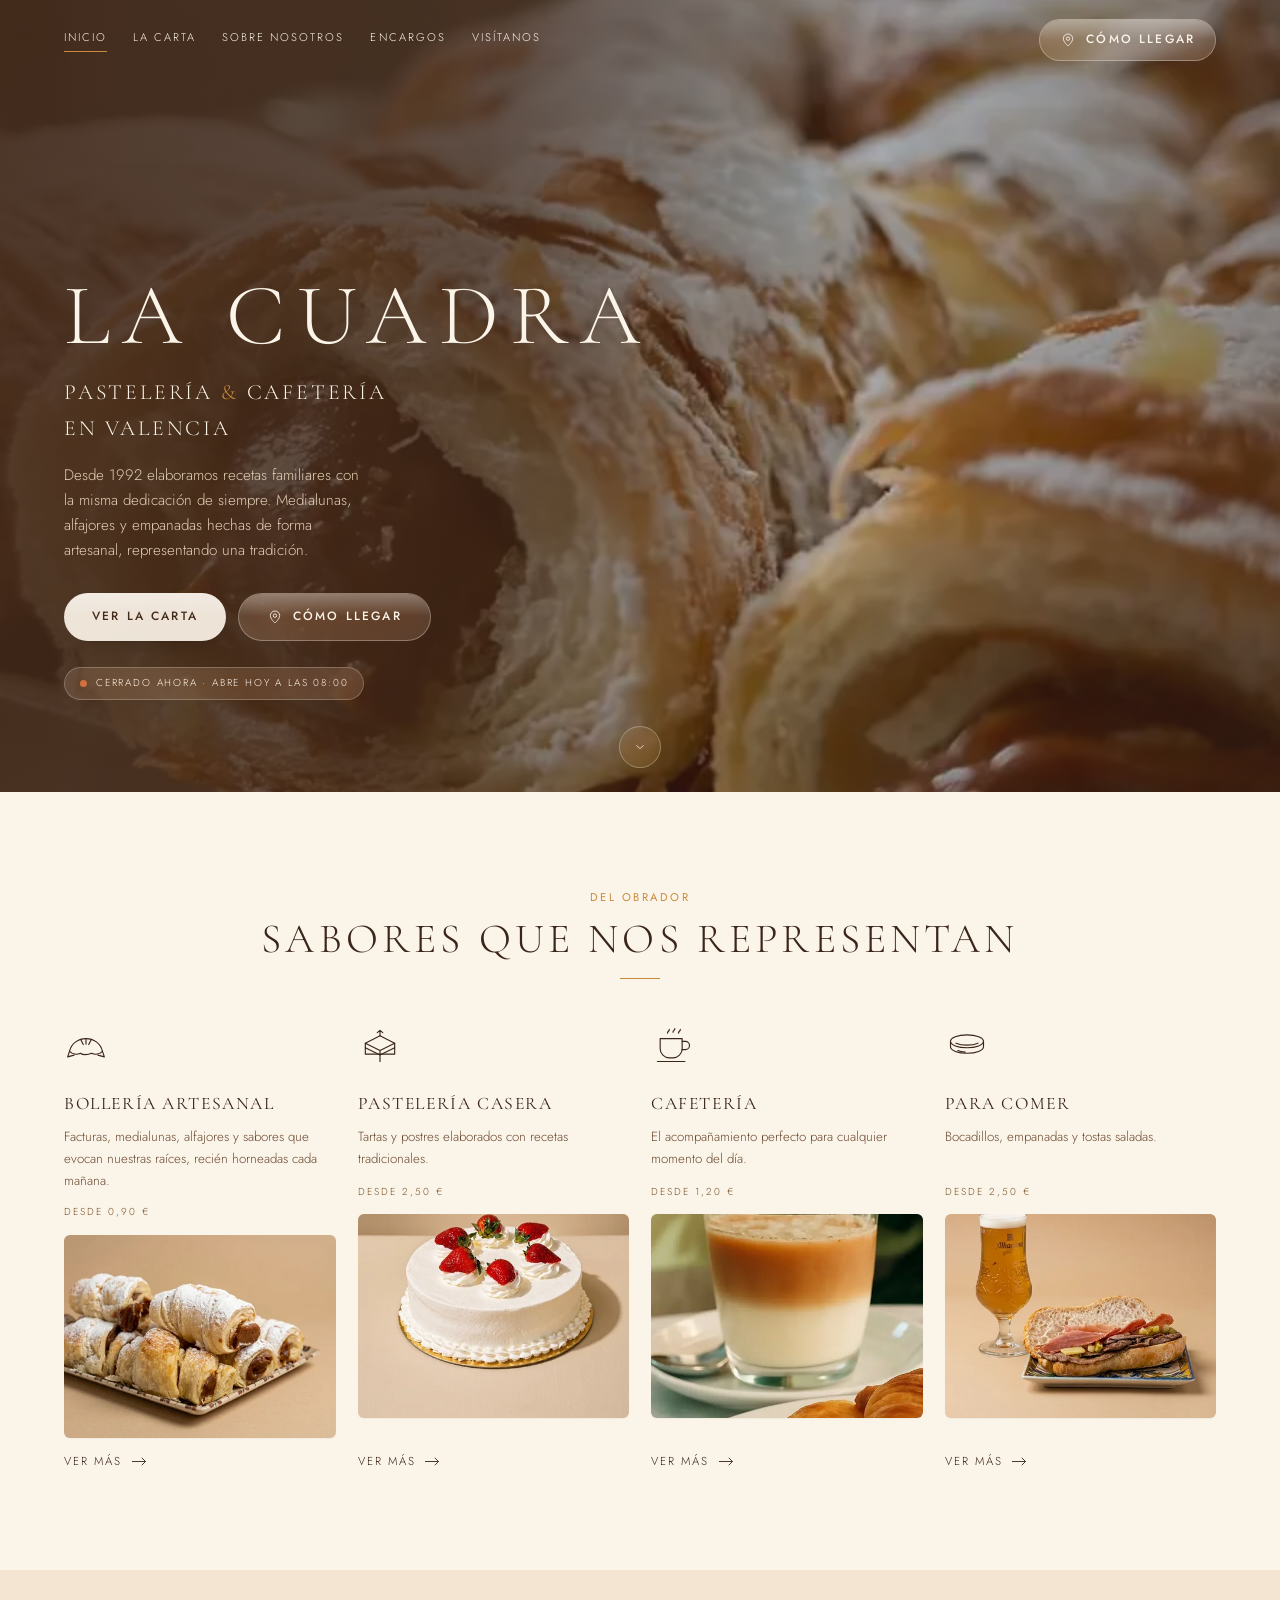
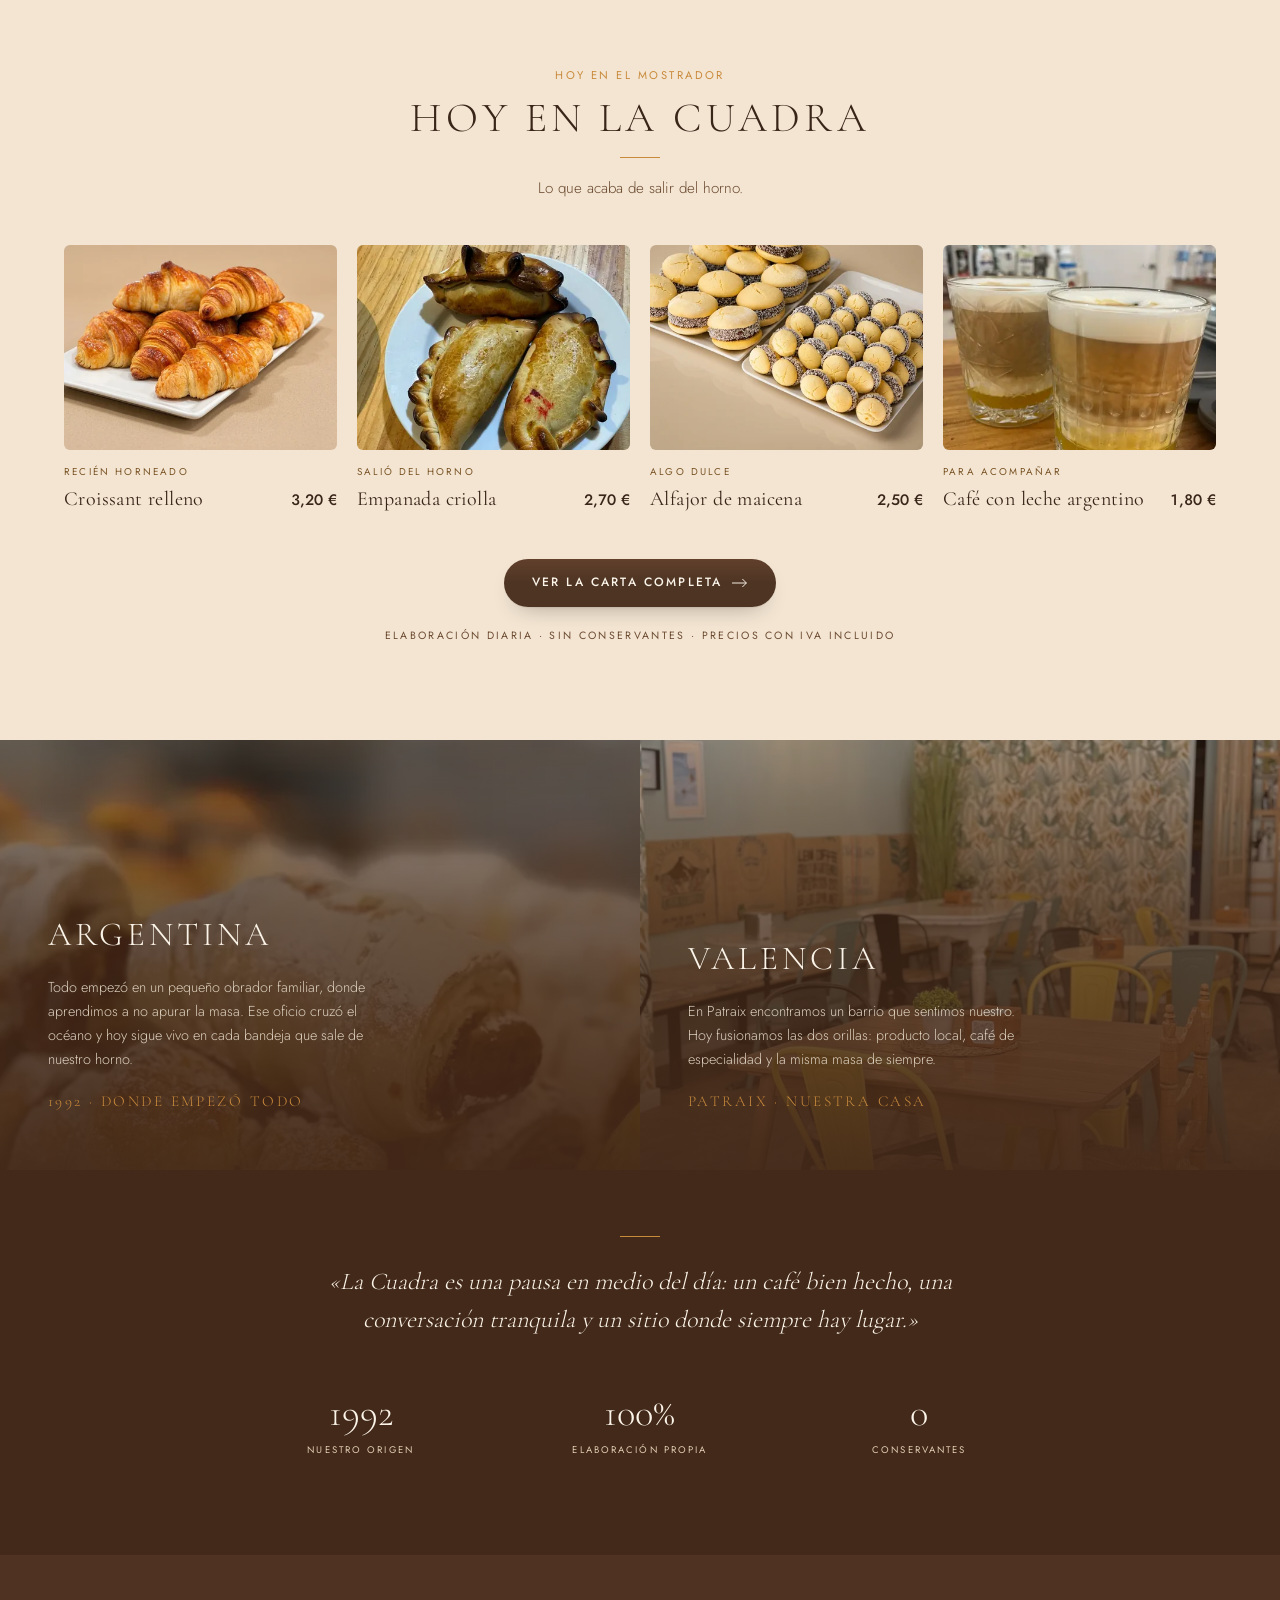
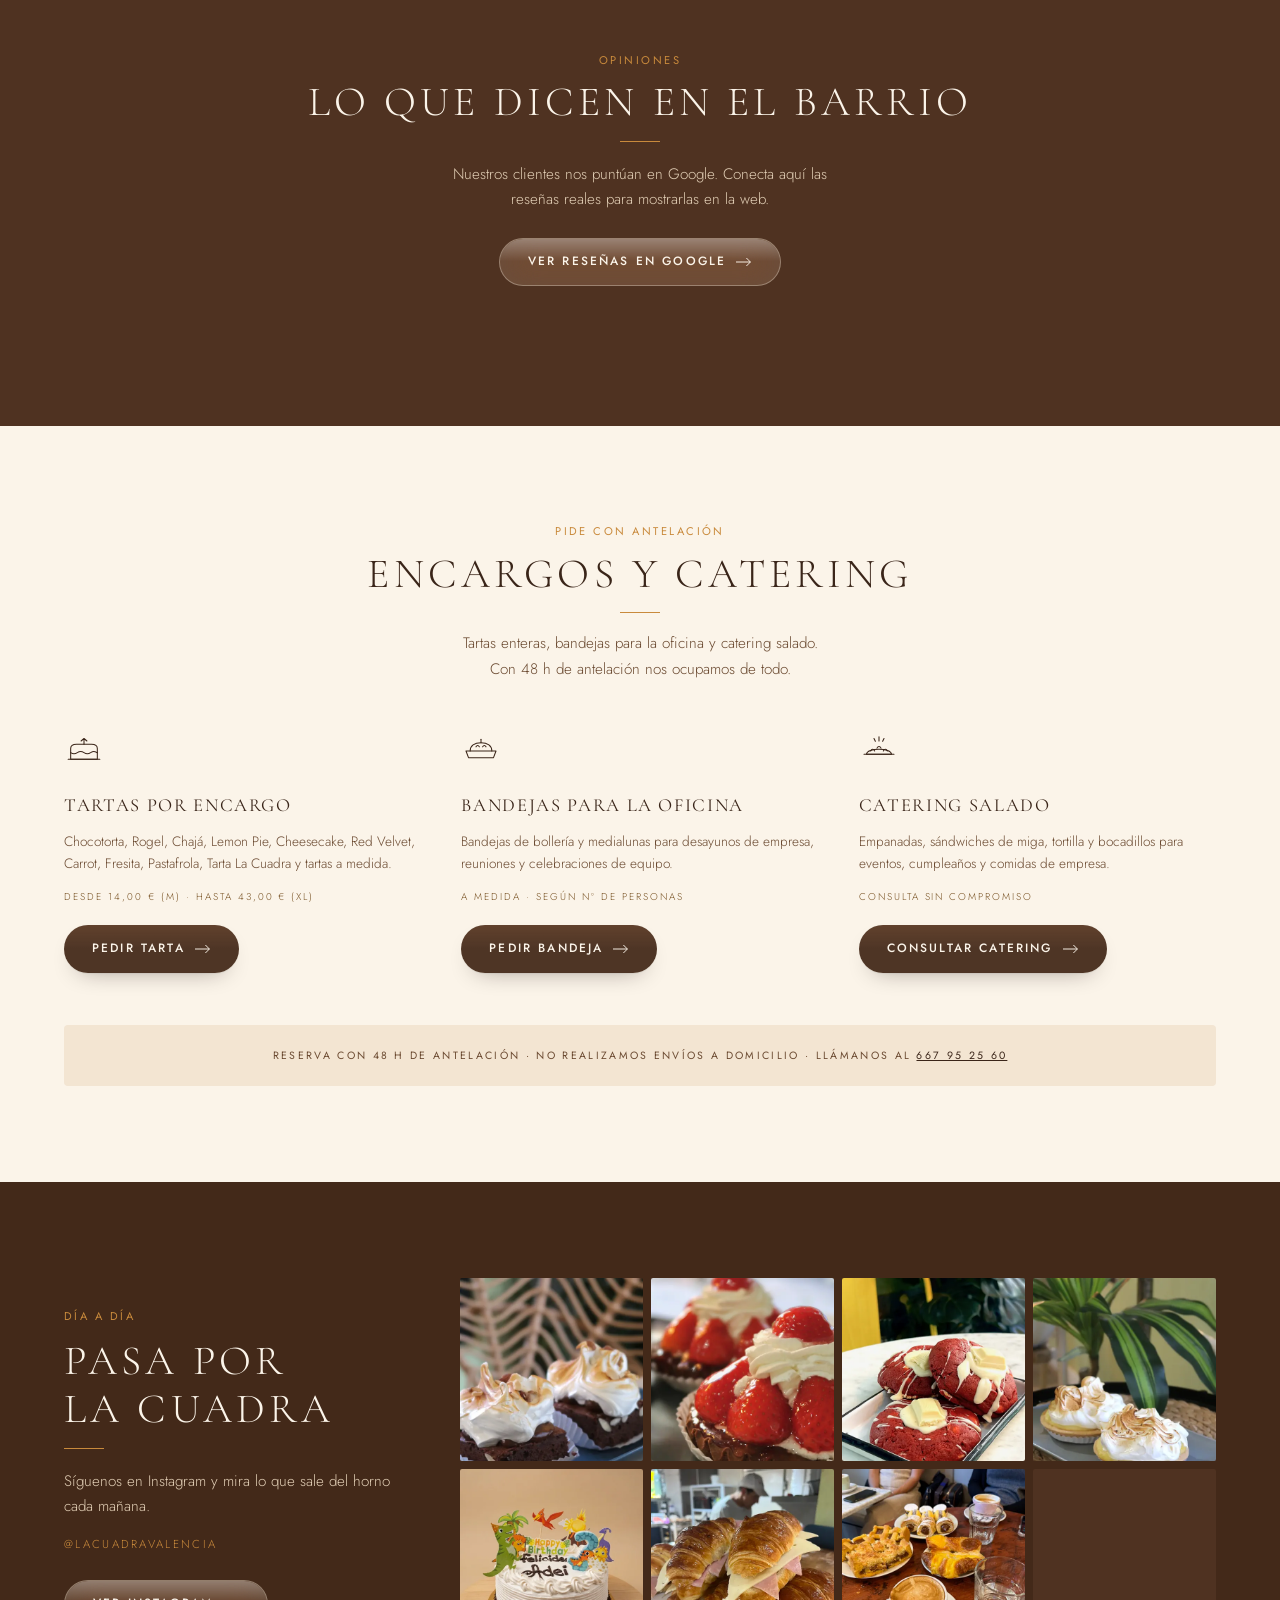
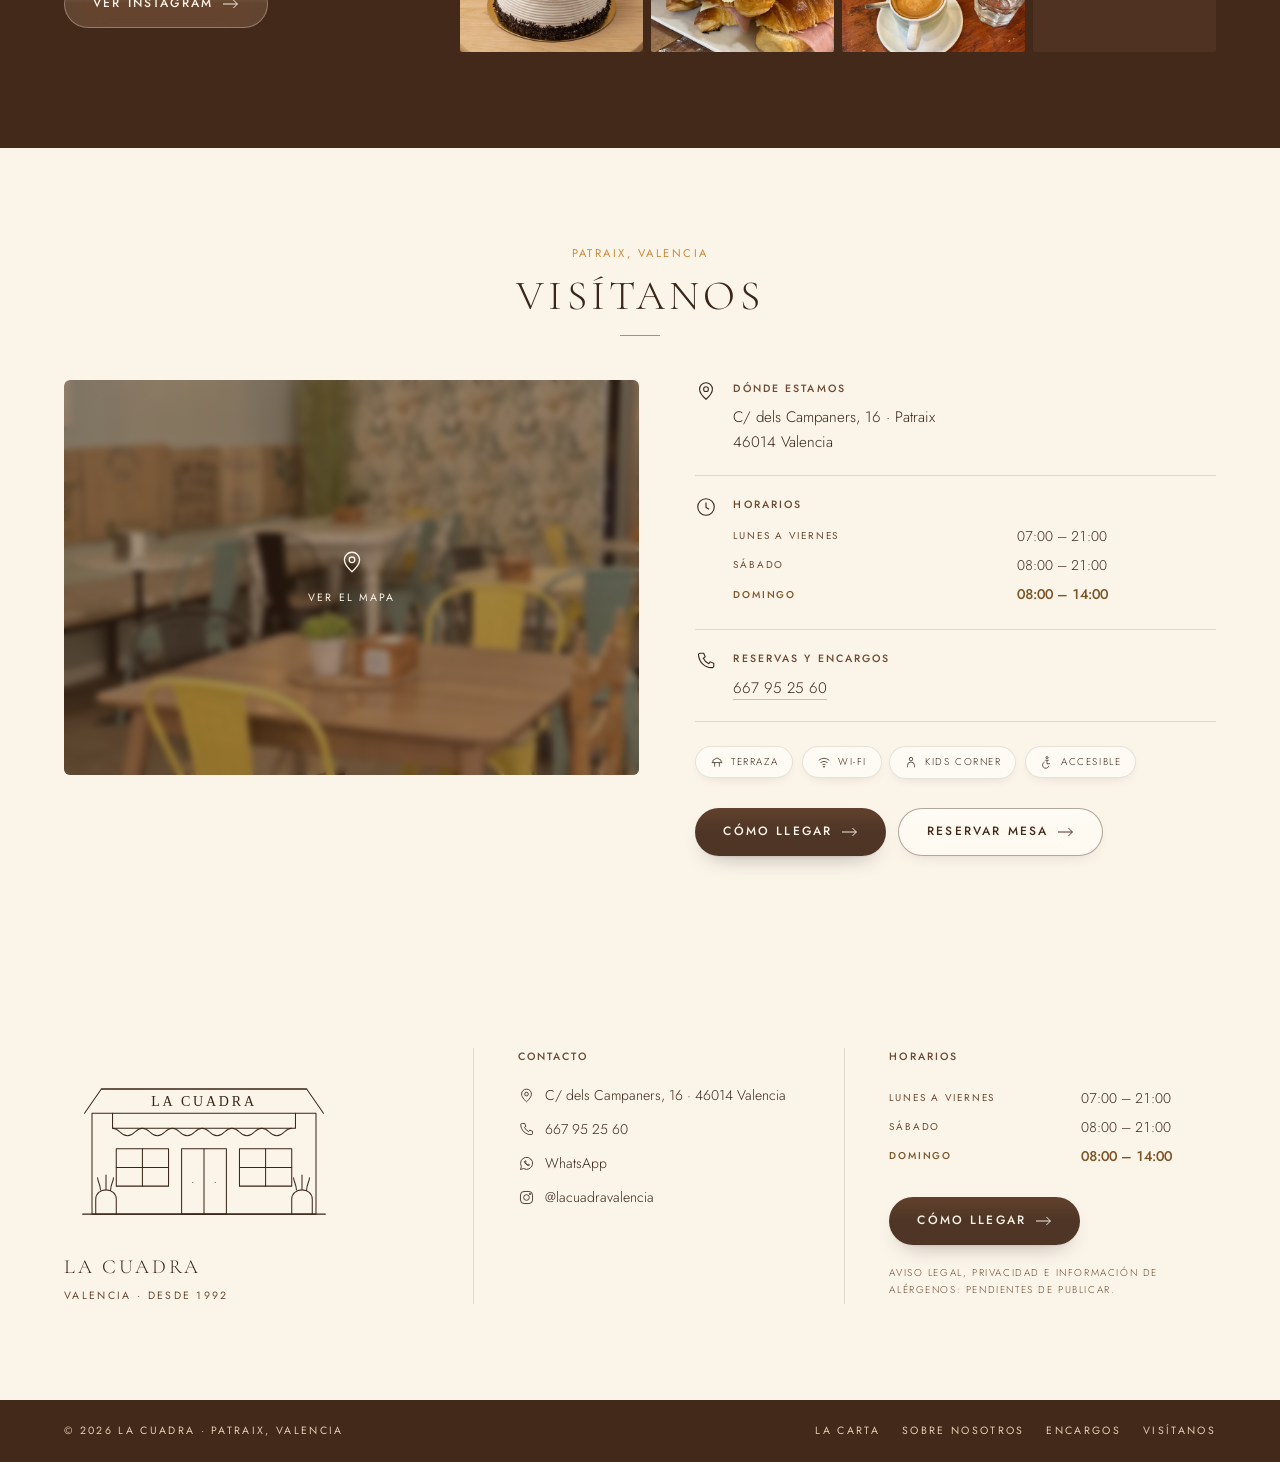
==== commit b1413d3c: "Cálido de marca, fotos nuevas, sección Para comer y limpieza de header - Marrón principal más cálido" ====
--- a/index.html
+++ b/index.html
@@ -6,7 +6,7 @@
 <title>La Cuadra · Pastelería y cafetería artesanal argentina en Patraix, Valencia</title>
 <meta name="description" content="Obrador artesanal argentino en Patraix, Valencia. Medialunas, alfajores, empanadas, tartas y café de especialidad, elaborados cada día sin conservantes. C/ dels Campaners 16.">
 <link rel="canonical" href="https://lacuadravalencia.es/">
-<meta name="theme-color" content="#3E2519">
+<meta name="theme-color" content="#432919">
 
 <meta property="og:type" content="website">
 <meta property="og:locale" content="es_ES">
@@ -23,7 +23,7 @@
 <meta name="twitter:description" content="Obrador artesanal en Patraix. Medialunas, alfajores, empanadas y tartas hechas cada día.">
 <meta name="twitter:image" content="https://lacuadravalencia.es/img/og.jpg">
 
-<link rel="icon" href="data:image/svg+xml,%3Csvg xmlns='http://www.w3.org/2000/svg' viewBox='0 0 32 32'%3E%3Crect width='32' height='32' rx='4' fill='%233E2519'/%3E%3Ctext x='16' y='23' font-family='Georgia,serif' font-size='19' fill='%23C98A3C' text-anchor='middle'%3ELC%3C/text%3E%3C/svg%3E">
+<link rel="icon" href="data:image/svg+xml,%3Csvg xmlns='http://www.w3.org/2000/svg' viewBox='0 0 32 32'%3E%3Crect width='32' height='32' rx='4' fill='%23432919'/%3E%3Ctext x='16' y='23' font-family='Georgia,serif' font-size='19' fill='%23C98A3C' text-anchor='middle'%3ELC%3C/text%3E%3C/svg%3E">
 <link rel="apple-touch-icon" href="/logo.png">
 
 <link rel="preload" as="font" type="font/woff2" href="fonts/CormorantGaramond-latin.woff2" crossorigin>
@@ -74,7 +74,7 @@
 <style>
 /* ══════════ SISTEMA ══════════ */
 :root{
-  --espresso:#3E2519; --espresso-soft:#4A2E1F; --espresso-line:#5E402D;
+  --espresso:#432919; --espresso-soft:#4F3221; --espresso-line:#6B4A32;
   --cream:#FBF4E9; --sand:#F3E5D2; --white:#FFFFFF;
   --on-dark:#FBF4E9; --on-dark-muted:#E0CDB4;
   --on-light:#3A2519; --on-light-muted:#6B4A31;
@@ -90,7 +90,7 @@
 @media (min-width:900px){ :root{ --mx:64px; --gap:96px; } }
 
 *,*::before,*::after{ box-sizing:border-box; }
-html{ scroll-behavior:smooth; -webkit-text-size-adjust:100%; }
+html{ scroll-behavior:smooth; scroll-padding-top:96px; -webkit-text-size-adjust:100%; }
 @media (prefers-reduced-motion:reduce){ html{ scroll-behavior:auto; } }
 body{
   margin:0; background:var(--cream); color:var(--on-light);
@@ -175,9 +175,9 @@
 .btn-cream:hover{ background:#fff; }
 .btn-ghost{ background:rgba(251,244,233,.14); border:1px solid rgba(251,244,233,.32); color:var(--on-dark); box-shadow:none; }
 .btn-ghost:hover{ border-color:rgba(251,244,233,.5); background:rgba(251,244,233,.22); }
-.btn-dark{ background:rgba(62,37,25,.94); color:var(--cream); }
+.btn-dark{ background:rgba(67,41,25,.94); color:var(--cream); }
 .btn-dark:hover{ background:var(--espresso-soft); }
-.btn-outline{ background:rgba(255,255,255,.5); border:1px solid rgba(62,37,25,.4); color:var(--espresso); box-shadow:0 6px 18px -12px rgba(58,37,25,.3); }
+.btn-outline{ background:rgba(255,255,255,.5); border:1px solid rgba(67,41,25,.4); color:var(--espresso); box-shadow:0 6px 18px -12px rgba(67,41,25,.3); }
 .btn-outline:hover{ background:var(--espresso); color:var(--cream); border-color:var(--espresso); }
 .btn svg{ width:16px; height:16px; flex:none; }
 
@@ -198,7 +198,7 @@
 }
 .hdr-in{ display:flex; align-items:center; justify-content:space-between; gap:16px; height:80px; transition:height .4s var(--ease-out); }
 .hdr.solid{
-  background:rgba(62,37,25,.68);
+  background:rgba(67,41,25,.68);
   -webkit-backdrop-filter:blur(22px) saturate(160%); backdrop-filter:blur(22px) saturate(160%);
   box-shadow:0 1px 0 rgba(251,244,233,.08), 0 16px 40px -26px rgba(10,5,2,.6);
 }
@@ -208,9 +208,6 @@
 .nav-d a{ white-space:nowrap; font-size:.7rem; text-transform:uppercase; letter-spacing:.18em; text-decoration:none; padding-bottom:5px; position:relative; }
 .nav-d a::after{ content:''; position:absolute; left:0; bottom:0; height:1px; width:0; background:var(--gold); transition:width .3s ease; }
 .nav-d a:hover::after,.nav-d a[aria-current]::after{ width:100%; }
-.brand{ text-align:center; text-decoration:none; flex:none; }
-.brand .wordmark{ font-size:1.35rem; display:block; }
-.brand .micro{ font-size:.55rem; letter-spacing:.34em; color:var(--on-dark-muted); display:block; margin-top:3px; }
 .hdr-r{ display:none; }
 @media (min-width:1040px){ .hdr-r{ display:flex; flex:1; justify-content:flex-end; } .hdr-r .btn{ min-height:42px; padding:0 20px; } }
 .burger{
@@ -229,7 +226,7 @@
 /* menú móvil */
 .mob{
   position:fixed; inset:0; z-index:150; color:var(--on-dark);
-  background:rgba(62,37,25,.80);
+  background:rgba(67,41,25,.80);
   -webkit-backdrop-filter:blur(34px) saturate(160%); backdrop-filter:blur(34px) saturate(160%);
   display:flex; flex-direction:column; justify-content:center; align-items:center; gap:8px;
   padding:80px 24px 32px; opacity:0; visibility:hidden; scale:1.035;
@@ -257,8 +254,8 @@
 .hero-img{ position:absolute; inset:0; width:100%; height:100%; object-fit:cover; }
 .half img,.map-box img{ height:100%; }
 .hero-veil{ position:absolute; inset:0;
-  background:linear-gradient(100deg, rgba(62,37,25,.93) 0%, rgba(62,37,25,.80) 36%, rgba(62,37,25,.30) 64%, rgba(62,37,25,.58) 100%); }
-@media (max-width:720px){ .hero-veil{ background:linear-gradient(180deg, rgba(62,37,25,.72) 0%, rgba(62,37,25,.55) 40%, rgba(62,37,25,.90) 100%); } }
+  background:linear-gradient(100deg, rgba(67,41,25,.93) 0%, rgba(67,41,25,.80) 36%, rgba(67,41,25,.30) 64%, rgba(67,41,25,.58) 100%); }
+@media (max-width:720px){ .hero-veil{ background:linear-gradient(180deg, rgba(67,41,25,.72) 0%, rgba(67,41,25,.55) 40%, rgba(67,41,25,.90) 100%); } }
 .hero-in{ position:relative; padding-block:132px 92px; }
 @media (max-width:720px){ .hero-in{ padding-block:120px 56px; } .hero{ min-height:82svh; } }
 .hero-copy{ max-width:640px; }
@@ -301,8 +298,7 @@
 
 /* ══════════ CATEGORÍAS ══════════ */
 .cats{ display:grid; gap:34px 22px; grid-template-columns:repeat(2,1fr); }
-@media (min-width:760px){ .cats{ grid-template-columns:repeat(3,1fr); } }
-@media (min-width:1100px){ .cats{ grid-template-columns:repeat(5,1fr); gap:26px 20px; } }
+@media (min-width:1100px){ .cats{ grid-template-columns:repeat(4,1fr); gap:28px 22px; } }
 .cat{ display:flex; flex-direction:column; }
 .cat .ico{ color:var(--on-light); margin-bottom:14px; }
 .cat .ico svg{ width:44px; height:44px; }
@@ -339,7 +335,7 @@
 @media (min-width:860px){ .halves{ grid-template-columns:1fr 1fr; } }
 .half{ position:relative; min-height:430px; display:flex; align-items:flex-end; color:var(--on-dark); overflow:hidden; }
 .half img{ position:absolute; inset:0; width:100%; height:100%; object-fit:cover; }
-.half::after{ content:''; position:absolute; inset:0; background:linear-gradient(180deg,rgba(62,37,25,.42) 0%,rgba(62,37,25,.74) 42%,rgba(62,37,25,.95) 100%); }
+.half::after{ content:''; position:absolute; inset:0; background:linear-gradient(180deg,rgba(67,41,25,.42) 0%,rgba(67,41,25,.74) 42%,rgba(67,41,25,.95) 100%); }
 .half-in{ position:relative; z-index:1; padding:40px 32px 44px; max-width:440px; }
 @media (min-width:860px){ .half-in{ padding:56px 48px 56px; } }
 .half h3{ text-transform:uppercase; letter-spacing:.12em; font-size:clamp(1.5rem,3vw,2.1rem); font-weight:300; margin-bottom:14px; }
@@ -398,21 +394,21 @@
 .map-box iframe{ position:absolute; inset:0; width:100%; height:100%; border:0; }
 .map-cta{
   position:absolute; inset:0; display:flex; flex-direction:column; align-items:center; justify-content:center; gap:14px;
-  background:rgba(62,37,25,.5); color:var(--on-dark);
+  background:rgba(67,41,25,.5); color:var(--on-dark);
   -webkit-backdrop-filter:blur(3px) saturate(120%); backdrop-filter:blur(3px) saturate(120%);
   transition:background-color .35s var(--ease-out), -webkit-backdrop-filter .35s var(--ease-out), backdrop-filter .35s var(--ease-out), scale .4s var(--ease-spring);
 }
 @media (hover:hover) and (pointer:fine){
-  .map-cta:hover{ background:rgba(62,37,25,.38); -webkit-backdrop-filter:blur(1.5px) saturate(130%); backdrop-filter:blur(1.5px) saturate(130%); }
+  .map-cta:hover{ background:rgba(67,41,25,.38); -webkit-backdrop-filter:blur(1.5px) saturate(130%); backdrop-filter:blur(1.5px) saturate(130%); }
 }
 .map-cta:active{ scale:.98; }
 .map-cta .micro{ letter-spacing:.2em; }
-.vis-list li{ display:flex; gap:16px; padding:20px 0; border-bottom:1px solid rgba(58,37,25,.14); }
+.vis-list li{ display:flex; gap:16px; padding:20px 0; border-bottom:1px solid rgba(67,41,25,.14); }
 .vis-list li:first-child{ padding-top:0; }
 .vis-list .ico{ flex:none; color:var(--on-light); }
 .vis-list .ico svg{ width:22px; height:22px; }
 .vis-list h3{ font-size:.66rem; font-family:var(--sans); font-weight:500; text-transform:uppercase; letter-spacing:.2em; color:var(--on-light-muted); margin-bottom:8px; }
-.vis-list a{ text-decoration:none; border-bottom:1px solid rgba(58,37,25,.25); }
+.vis-list a{ text-decoration:none; border-bottom:1px solid rgba(67,41,25,.25); }
 .hours{ width:100%; border-collapse:collapse; }
 .hours th,.hours td{ text-align:left; padding:3px 0; font-weight:300; font-size:.88rem; }
 .hours th{ font-size:.62rem; text-transform:uppercase; letter-spacing:.18em; color:var(--on-light-muted); font-weight:400; padding-right:24px; }
@@ -422,9 +418,9 @@
 .tag{
   display:inline-flex; align-items:center; gap:7px; border-radius:var(--r-pill); padding:7px 14px;
   font-size:.62rem; text-transform:uppercase; letter-spacing:.16em;
-  background:rgba(255,255,255,.55); border:1px solid rgba(58,37,25,.12);
+  background:rgba(255,255,255,.55); border:1px solid rgba(67,41,25,.12);
   -webkit-backdrop-filter:blur(14px) saturate(140%); backdrop-filter:blur(14px) saturate(140%);
-  box-shadow:0 4px 14px -9px rgba(58,37,25,.3);
+  box-shadow:0 4px 14px -9px rgba(67,41,25,.3);
 }
 .tag svg{ width:14px; height:14px; }
 .vis-btns{ display:flex; flex-wrap:wrap; gap:12px; margin-top:30px; }
@@ -432,7 +428,7 @@
 /* ══════════ PIE ══════════ */
 .ftr{ background:var(--cream); color:var(--on-light); }
 .ftr-grid{ display:grid; gap:40px; grid-template-columns:1fr; padding-block:var(--gap); }
-@media (min-width:860px){ .ftr-grid{ grid-template-columns:1.1fr 1fr 1fr; gap:0; } .ftr-col+.ftr-col{ padding-left:44px; border-left:1px solid rgba(58,37,25,.14); } }
+@media (min-width:860px){ .ftr-grid{ grid-template-columns:1.1fr 1fr 1fr; gap:0; } .ftr-col+.ftr-col{ padding-left:44px; border-left:1px solid rgba(67,41,25,.14); } }
 .ftr .wordmark{ font-size:1.25rem; }
 .ftr .micro{ color:var(--on-light-muted); }
 .ftr h3{ font-size:.66rem; font-family:var(--sans); font-weight:500; text-transform:uppercase; letter-spacing:.2em; color:var(--on-light-muted); margin-bottom:18px; }
@@ -465,10 +461,6 @@
       <a href="#encargos">Encargos</a>
       <a href="#visitanos">Visítanos</a>
     </nav>
-    <a class="brand" href="/">
-      <span class="wordmark">La Cuadra</span>
-      <span class="micro">Valencia</span>
-    </a>
     <div class="hdr-r">
       <a class="btn btn-ghost" href="https://www.google.com/maps/search/?api=1&amp;query=Calle+dels+Campaners+16+Valencia" target="_blank" rel="noopener">
         <svg viewBox="0 0 24 24" fill="none" stroke="currentColor" stroke-width="1.3" aria-hidden="true"><path d="M12 21s7-6.2 7-11a7 7 0 1 0-14 0c0 4.8 7 11 7 11Z"/><circle cx="12" cy="10" r="2.6"/></svg>
@@ -511,7 +503,7 @@
   <div class="wrap hero-in"><div class="hero-copy">
     <h1 class="wordmark">La Cuadra</h1>
     <p class="hero-claim">Pastelería <span class="gold">&amp;</span> Cafetería<br>en Valencia</p>
-    <p class="hero-sub">Obrador artesanal argentino en el barrio de Patraix. Todo lo que servimos se hace aquí, cada mañana.</p>
+    <p class="hero-sub">Desde 1992 elaboramos recetas familiares con la misma dedicación de siempre. Medialunas, alfajores y empanadas hechas de forma artesanal, representando una tradición.</p>
     <div class="hero-btns">
       <a class="btn btn-cream" href="/carta">Ver la carta</a>
       <a class="btn btn-ghost" href="https://www.google.com/maps/search/?api=1&amp;query=Calle+dels+Campaners+16+Valencia" target="_blank" rel="noopener">
@@ -531,53 +523,44 @@
   <div class="wrap">
     <div class="head-c rv">
       <span class="over">Del obrador</span>
-      <h2 class="h-sec">Qué hacemos cada día</h2>
+      <h2 class="h-sec">Sabores que nos representan</h2>
       <hr class="rule">
     </div>
     <div class="cats">
 
       <article class="cat rv">
         <span class="ico" aria-hidden="true"><svg viewBox="0 0 48 48" fill="none" stroke="currentColor" stroke-width="1.25" stroke-linecap="round" stroke-linejoin="round"><path d="M6 31c2-9 10-14 18-14s16 5 18 14"/><path d="M6 31c3 3 8 4 12 2M42 31c-3 3-8 4-12 2M18 33c2 2 8 2 12 0"/><path d="M6 31l-2 6 7-2M42 31l2 6-7-2"/><path d="M24 17v6M18.5 18.5l2.5 5M29.5 18.5l-2.5 5"/></svg></span>
-        <h3>Bollería</h3>
-        <p>Medialunas, croissants, napolitanas y facturas. Horneadas cada mañana.</p>
+        <h3>Bollería artesanal</h3>
+        <p>Facturas, medialunas, alfajores y sabores que evocan nuestras raíces, recién horneadas cada mañana.</p>
         <span class="from">Desde 0,90 €</span>
-        <figure><img src="img/cat-bolleria-460.webp" srcset="img/cat-bolleria-460.webp 460w, img/cat-bolleria-760.webp 760w" sizes="(min-width:1100px) 22vw, (min-width:760px) 30vw, 45vw" width="760" height="570" loading="lazy" decoding="async" alt="Croissants rellenos con cobertura de chocolate y pistacho"></figure>
+        <figure><img src="img/cat-bolleria-460.webp" srcset="img/cat-bolleria-460.webp 460w, img/cat-bolleria-760.webp 760w" sizes="(min-width:1100px) 26vw, (min-width:760px) 30vw, 45vw" width="760" height="570" loading="lazy" decoding="async" alt="Bollos de hojaldre rellenos de dulce de leche espolvoreados con azúcar glas"></figure>
         <a class="tlink" href="/carta#bolleria">Ver más <svg viewBox="0 0 20 12" fill="none" stroke="currentColor" stroke-width="1.2" aria-hidden="true"><path d="M0 6h18M13 1l5 5-5 5"/></svg></a>
       </article>
 
       <article class="cat rv">
-        <span class="ico" aria-hidden="true"><svg viewBox="0 0 48 48" fill="none" stroke="currentColor" stroke-width="1.25" stroke-linecap="round" stroke-linejoin="round"><path d="M7 33c0-13 34-13 34 0Z"/><path d="M12 28c1.4-3.4 4.2-3.4 5.6 0M21 23.5c1.4-3.4 4.2-3.4 5.6 0M30 28c1.4-3.4 4.2-3.4 5.6 0"/><path d="M7 33h34"/></svg></span>
-        <h3>Empanadas</h3>
-        <p>Nueve variedades artesanales al horno: criolla, humita, verdura, campo.</p>
-        <span class="from">Desde 2,20 €</span>
-        <figure><img src="img/cat-empanadas-460.webp" srcset="img/cat-empanadas-460.webp 460w, img/cat-empanadas-760.webp 760w" sizes="(min-width:1100px) 22vw, (min-width:760px) 30vw, 45vw" width="760" height="570" loading="lazy" decoding="async" alt="Empanadas argentinas recién horneadas en una bandeja"></figure>
-        <a class="tlink" href="/carta#empanadas">Ver más <svg viewBox="0 0 20 12" fill="none" stroke="currentColor" stroke-width="1.2" aria-hidden="true"><path d="M0 6h18M13 1l5 5-5 5"/></svg></a>
-      </article>
-
-      <article class="cat rv">
         <span class="ico" aria-hidden="true"><svg viewBox="0 0 48 48" fill="none" stroke="currentColor" stroke-width="1.25" stroke-linecap="round" stroke-linejoin="round"><path d="M8 34V22l16-8 16 8v12Z"/><path d="M8 22l16 8 16-8M24 30v12"/><path d="M8 27l16 8 16-8"/><path d="M24 14V8M21 10.5l3-2.5 3 2.5"/></svg></span>
-        <h3>Pastelería</h3>
-        <p>Alfajores, chocotorta, rogel, lemon pie y tartas por porción.</p>
+        <h3>Pastelería casera</h3>
+        <p>Tartas y postres elaborados con recetas tradicionales.</p>
         <span class="from">Desde 2,50 €</span>
-        <figure><img src="img/cat-pasteleria-460.webp" srcset="img/cat-pasteleria-460.webp 460w, img/cat-pasteleria-760.webp 760w" sizes="(min-width:1100px) 22vw, (min-width:760px) 30vw, 45vw" width="760" height="570" loading="lazy" decoding="async" alt="Tarta Chajá con merengue, melocotón y virutas de chocolate"></figure>
+        <figure><img src="img/cat-pasteleria-460.webp" srcset="img/cat-pasteleria-460.webp 460w, img/cat-pasteleria-760.webp 760w" sizes="(min-width:1100px) 26vw, (min-width:760px) 30vw, 45vw" width="760" height="570" loading="lazy" decoding="async" alt="Tarta de nata con fresas frescas"></figure>
         <a class="tlink" href="/carta#pasteleria">Ver más <svg viewBox="0 0 20 12" fill="none" stroke="currentColor" stroke-width="1.2" aria-hidden="true"><path d="M0 6h18M13 1l5 5-5 5"/></svg></a>
       </article>
 
       <article class="cat rv">
         <span class="ico" aria-hidden="true"><svg viewBox="0 0 48 48" fill="none" stroke="currentColor" stroke-width="1.25" stroke-linecap="round" stroke-linejoin="round"><path d="M10 17h24v11a10 10 0 0 1-10 10h-4a10 10 0 0 1-10-10Z"/><path d="M34 20h3.5a4.5 4.5 0 0 1 0 9H34"/><path d="M7 42h30"/><path d="M18 11c0-2 2-2 2-4M24 10c0-2 2-2 2-4M30 11c0-2 2-2 2-4"/></svg></span>
-        <h3>Café</h3>
-        <p>Café de especialidad, café con leche argentino, submarino y cremaet.</p>
+        <h3>Cafetería</h3>
+        <p>El acompañamiento perfecto para cualquier momento del día.</p>
         <span class="from">Desde 1,20 €</span>
-        <figure><img src="img/cat-cafe-460.webp" srcset="img/cat-cafe-460.webp 460w, img/cat-cafe-760.webp 760w" sizes="(min-width:1100px) 22vw, (min-width:760px) 30vw, 45vw" width="760" height="570" loading="lazy" decoding="async" alt="Café con leche servido en vaso junto a un croissant"></figure>
+        <figure><img src="img/cat-cafe-460.webp" srcset="img/cat-cafe-460.webp 460w, img/cat-cafe-760.webp 760w" sizes="(min-width:1100px) 26vw, (min-width:760px) 30vw, 45vw" width="760" height="570" loading="lazy" decoding="async" alt="Café con leche servido en vaso junto a un croissant"></figure>
         <a class="tlink" href="/carta#cafeteria">Ver más <svg viewBox="0 0 20 12" fill="none" stroke="currentColor" stroke-width="1.2" aria-hidden="true"><path d="M0 6h18M13 1l5 5-5 5"/></svg></a>
       </article>
 
       <article class="cat rv">
         <span class="ico" aria-hidden="true"><svg viewBox="0 0 48 48" fill="none" stroke="currentColor" stroke-width="1.25" stroke-linecap="round" stroke-linejoin="round"><path d="M6 20c0-4 8-7 18-7s18 3 18 7-8 7-18 7S6 24 6 20Z"/><path d="M6 20v6c0 4 8 7 18 7s18-3 18-7v-6"/><path d="M12 22c3 1.4 7.5 2.2 12 2.2s9-.8 12-2.2"/><path d="M14 30c2 1 5 1.6 8 1.8"/></svg></span>
         <h3>Para comer</h3>
-        <p>Bocadillos XL, tostas, tortilla, paella y cocina casera del día.</p>
+        <p>Bocadillos, empanadas y tostas saladas.</p>
         <span class="from">Desde 2,50 €</span>
-        <figure><img src="img/cat-comer-460.webp" srcset="img/cat-comer-460.webp 460w, img/cat-comer-760.webp 760w" sizes="(min-width:1100px) 22vw, (min-width:760px) 30vw, 45vw" width="760" height="570" loading="lazy" decoding="async" alt="Tostas de aguacate, salmón y queso preparadas en bandeja"></figure>
+        <figure><img src="img/cat-comer-460.webp" srcset="img/cat-comer-460.webp 460w, img/cat-comer-760.webp 760w" sizes="(min-width:1100px) 26vw, (min-width:760px) 30vw, 45vw" width="760" height="570" loading="lazy" decoding="async" alt="Bocadillo grande de lomo y jamón con una cerveza"></figure>
         <a class="tlink" href="/carta#bocadillos">Ver más <svg viewBox="0 0 20 12" fill="none" stroke="currentColor" stroke-width="1.2" aria-hidden="true"><path d="M0 6h18M13 1l5 5-5 5"/></svg></a>
       </article>
 
@@ -596,7 +579,7 @@
     </div>
     <div class="hoy">
       <article class="rv">
-        <figure><img src="img/hoy-medialunas-460.webp" srcset="img/hoy-medialunas-460.webp 460w, img/hoy-medialunas-760.webp 760w" sizes="(min-width:900px) 24vw, 45vw" width="760" height="570" loading="lazy" decoding="async" alt="Croissants rellenos bañados en chocolate blanco y negro"></figure>
+        <figure><img src="img/hoy-medialunas-460.webp" srcset="img/hoy-medialunas-460.webp 460w, img/hoy-medialunas-760.webp 760w" sizes="(min-width:900px) 24vw, 45vw" width="760" height="570" loading="lazy" decoding="async" alt="Croissants recién horneados y brillantes en bandeja"></figure>
         <span class="over">Recién horneado</span>
         <div class="row"><h3 class="h-item">Croissant relleno</h3><span class="price">3,20 €</span></div>
       </article>
@@ -630,10 +613,10 @@
 <section class="dark" id="origen">
   <div class="halves">
     <article class="half rv">
-      <img src="img/origen-560.webp" srcset="img/origen-560.webp 560w, img/origen-900.webp 900w" sizes="(min-width:860px) 50vw, 100vw" width="900" height="675" loading="lazy" decoding="async" alt="Bandeja de facturas y bollería argentina en la vitrina del obrador">
+      <img src="img/origen-560.webp" srcset="img/origen-560.webp 560w, img/origen-900.webp 900w" sizes="(min-width:860px) 50vw, 100vw" width="900" height="514" loading="lazy" decoding="async" alt="Bandeja de facturas y bollería argentina en la vitrina del obrador">
       <div class="half-in">
         <h3>Argentina</h3>
-        <p>Nuestro obrador nació en 1992 entre masas, recetas de familia y el gusto por hacer las cosas despacio. De allí venimos: medialunas, alfajores, empanadas.</p>
+        <p>Todo empezó en un pequeño obrador familiar, donde aprendimos a no apurar la masa. Ese oficio cruzó el océano y hoy sigue vivo en cada bandeja que sale de nuestro horno.</p>
         <span class="stat">1992 · Donde empezó todo</span>
       </div>
     </article>
@@ -751,7 +734,7 @@
       <a href="https://www.instagram.com/lacuadravalencia/" target="_blank" rel="noopener"><img src="img/ig-2-520.webp" width="520" height="520" loading="lazy" decoding="async" alt="Tartaletas de fresas con nata"></a>
       <a href="https://www.instagram.com/lacuadravalencia/" target="_blank" rel="noopener"><img src="img/ig-3-520.webp" width="520" height="520" loading="lazy" decoding="async" alt="Cookies red velvet con chocolate blanco"></a>
       <a href="https://www.instagram.com/lacuadravalencia/" target="_blank" rel="noopener"><img src="img/ig-4-520.webp" width="520" height="520" loading="lazy" decoding="async" alt="Lemon pie con merengue"></a>
-      <a href="https://www.instagram.com/lacuadravalencia/" target="_blank" rel="noopener"><img src="img/ig-5-520.webp" width="520" height="520" loading="lazy" decoding="async" alt="Tarta de chocolate decorada con dulce de leche"></a>
+      <a href="https://www.instagram.com/lacuadravalencia/" target="_blank" rel="noopener"><img src="img/ig-5-520.webp" width="520" height="520" loading="lazy" decoding="async" alt="Tarta personalizada de cumpleaños con decoración a medida"></a>
       <a href="https://www.instagram.com/lacuadravalencia/" target="_blank" rel="noopener"><img src="img/ig-6-520.webp" width="520" height="520" loading="lazy" decoding="async" alt="Croissants de jamón y queso recién salidos del obrador"></a>
       <a href="https://www.instagram.com/lacuadravalencia/" target="_blank" rel="noopener"><img src="img/ig-7-520.webp" width="520" height="520" loading="lazy" decoding="async" alt="Mesa de desayuno con café, bollería y empanadas"></a>
       <a href="https://www.instagram.com/lacuadravalencia/" target="_blank" rel="noopener"><img src="img/ig-8-520.webp" width="520" height="520" loading="lazy" decoding="async" alt="Rogel casero con capas de dulce de leche"></a>
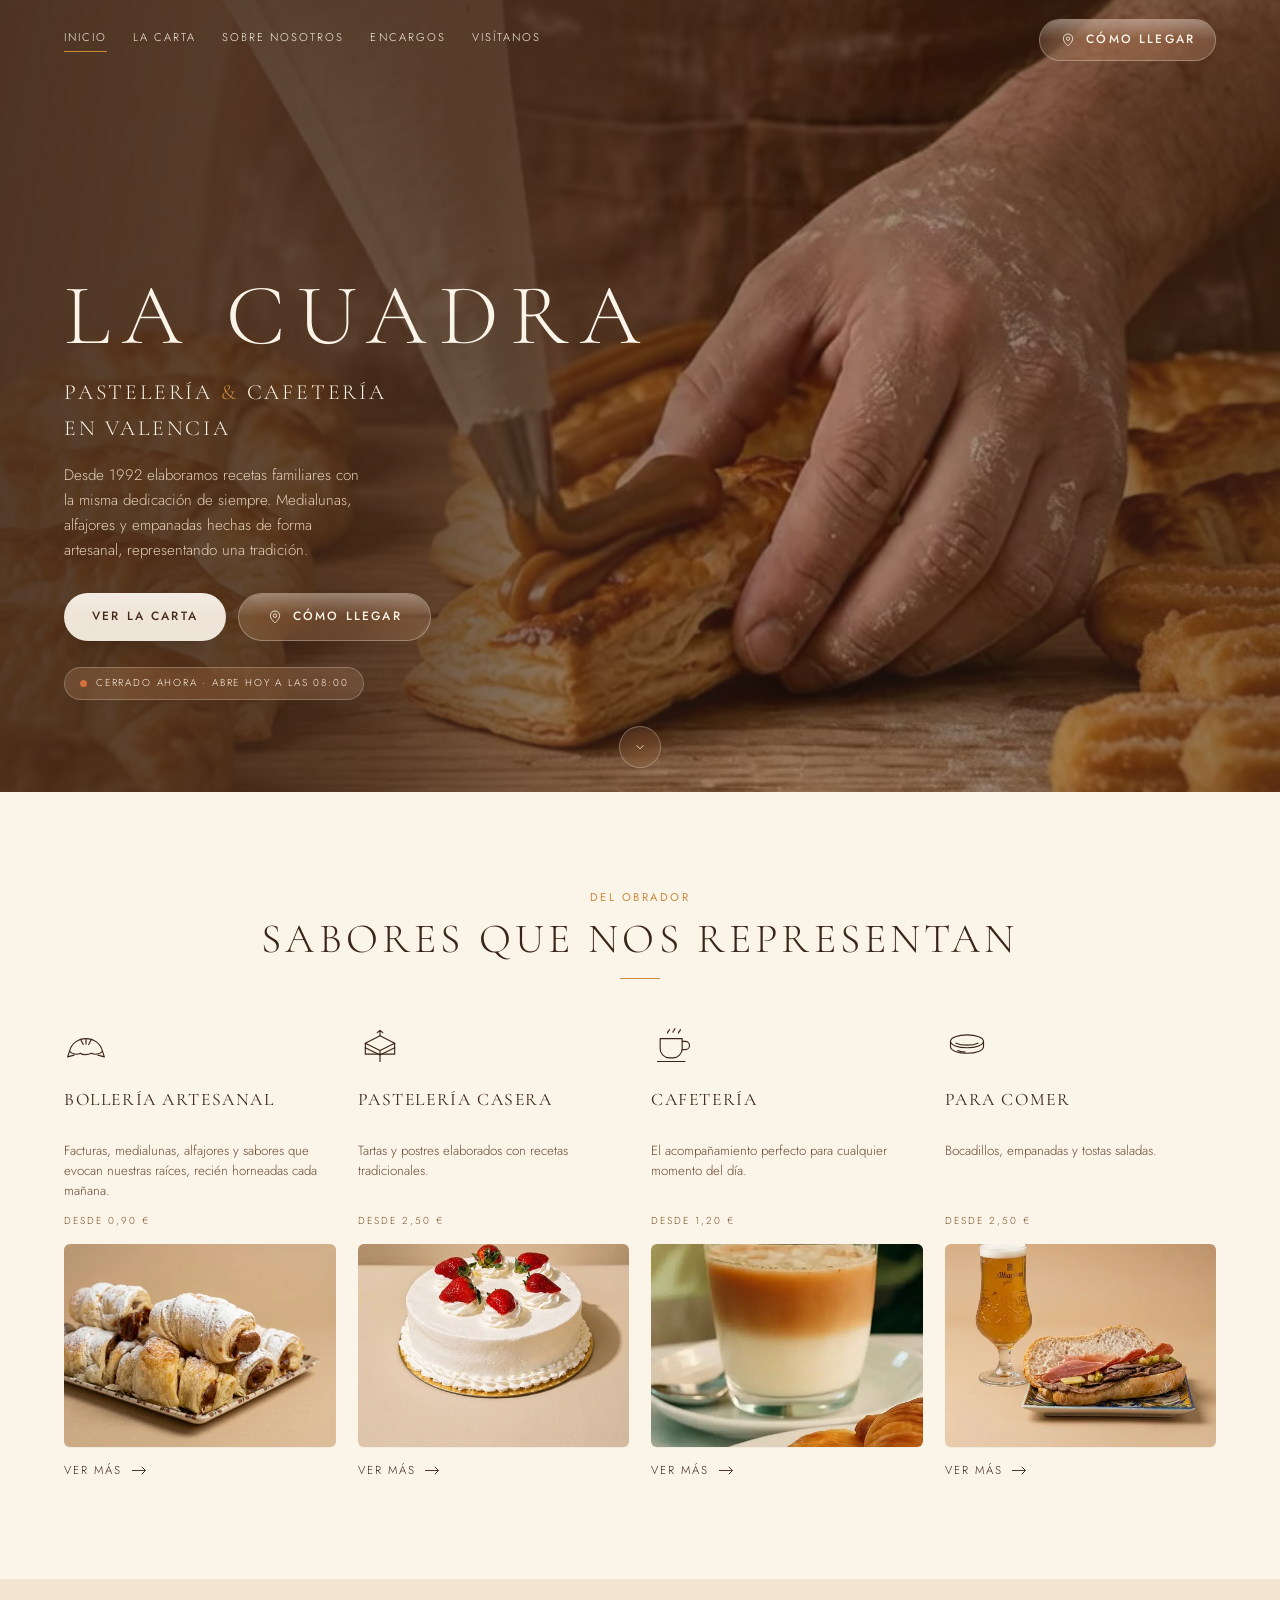
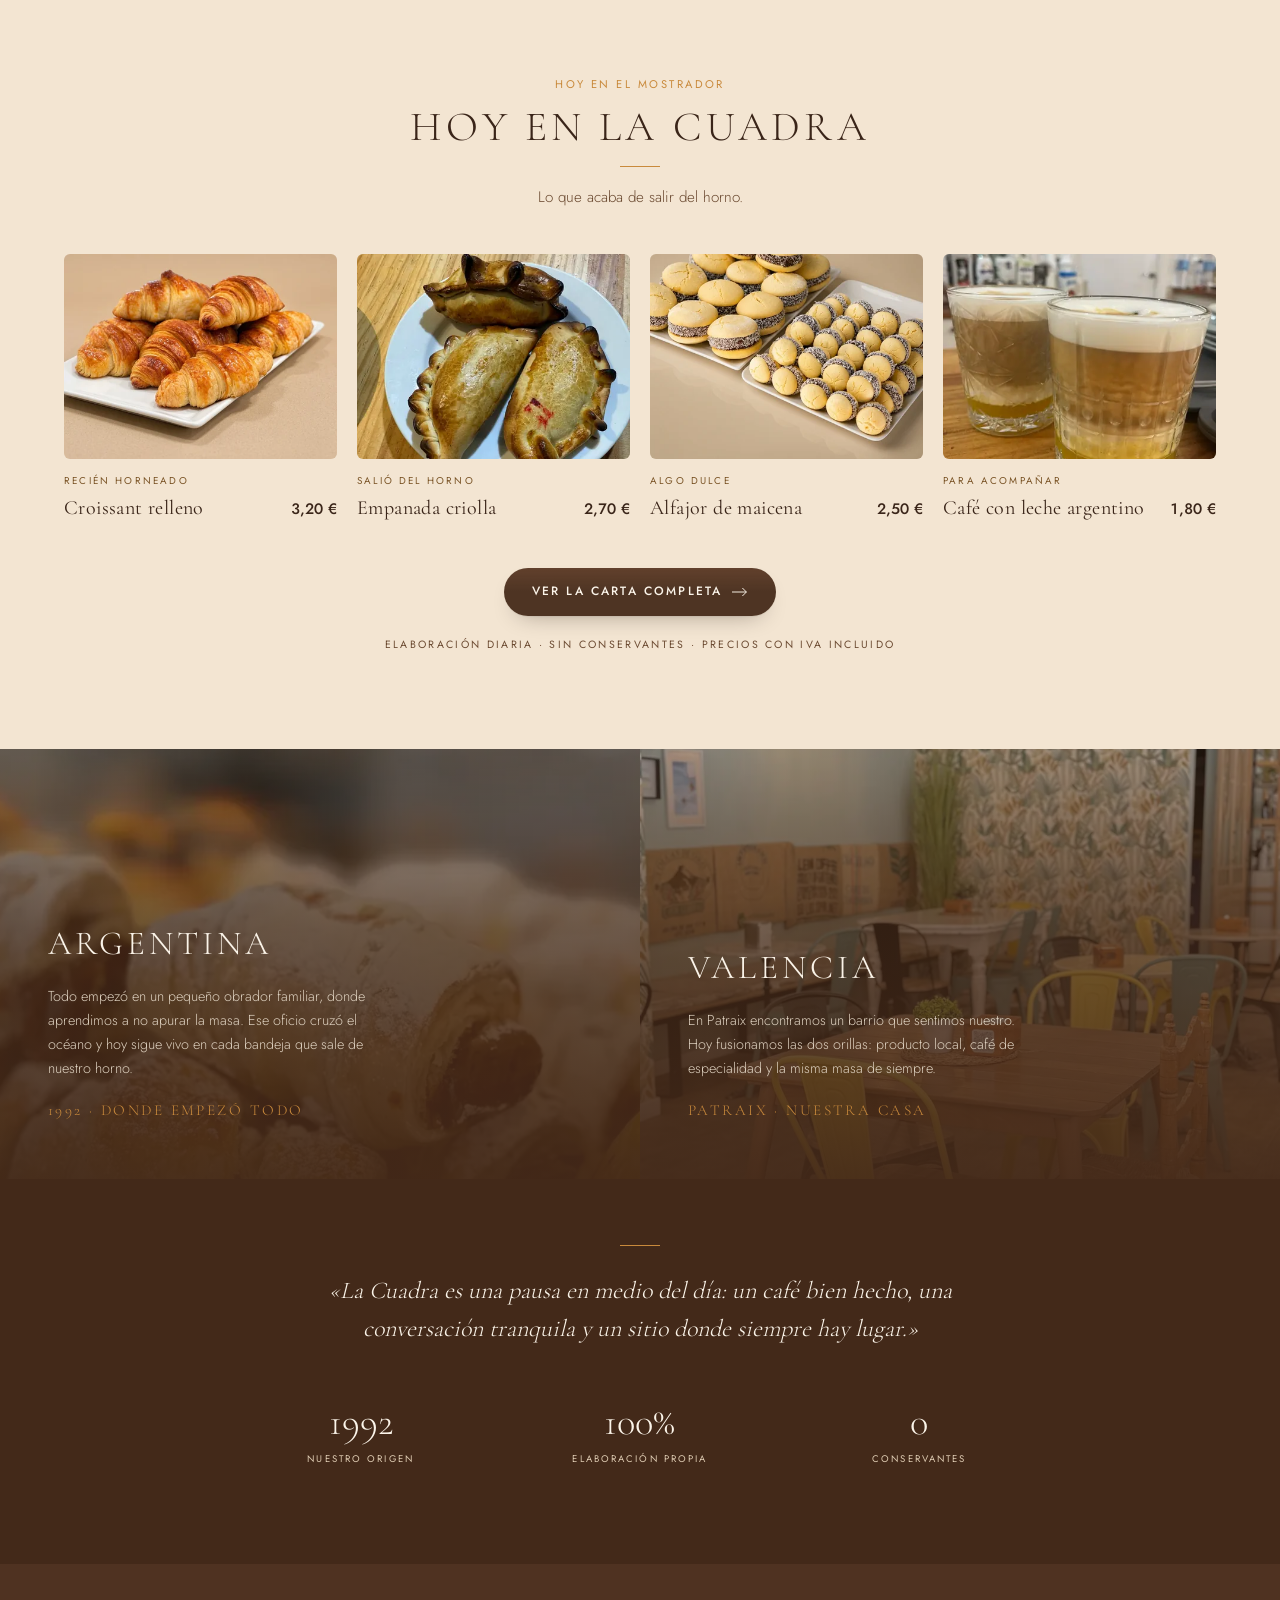
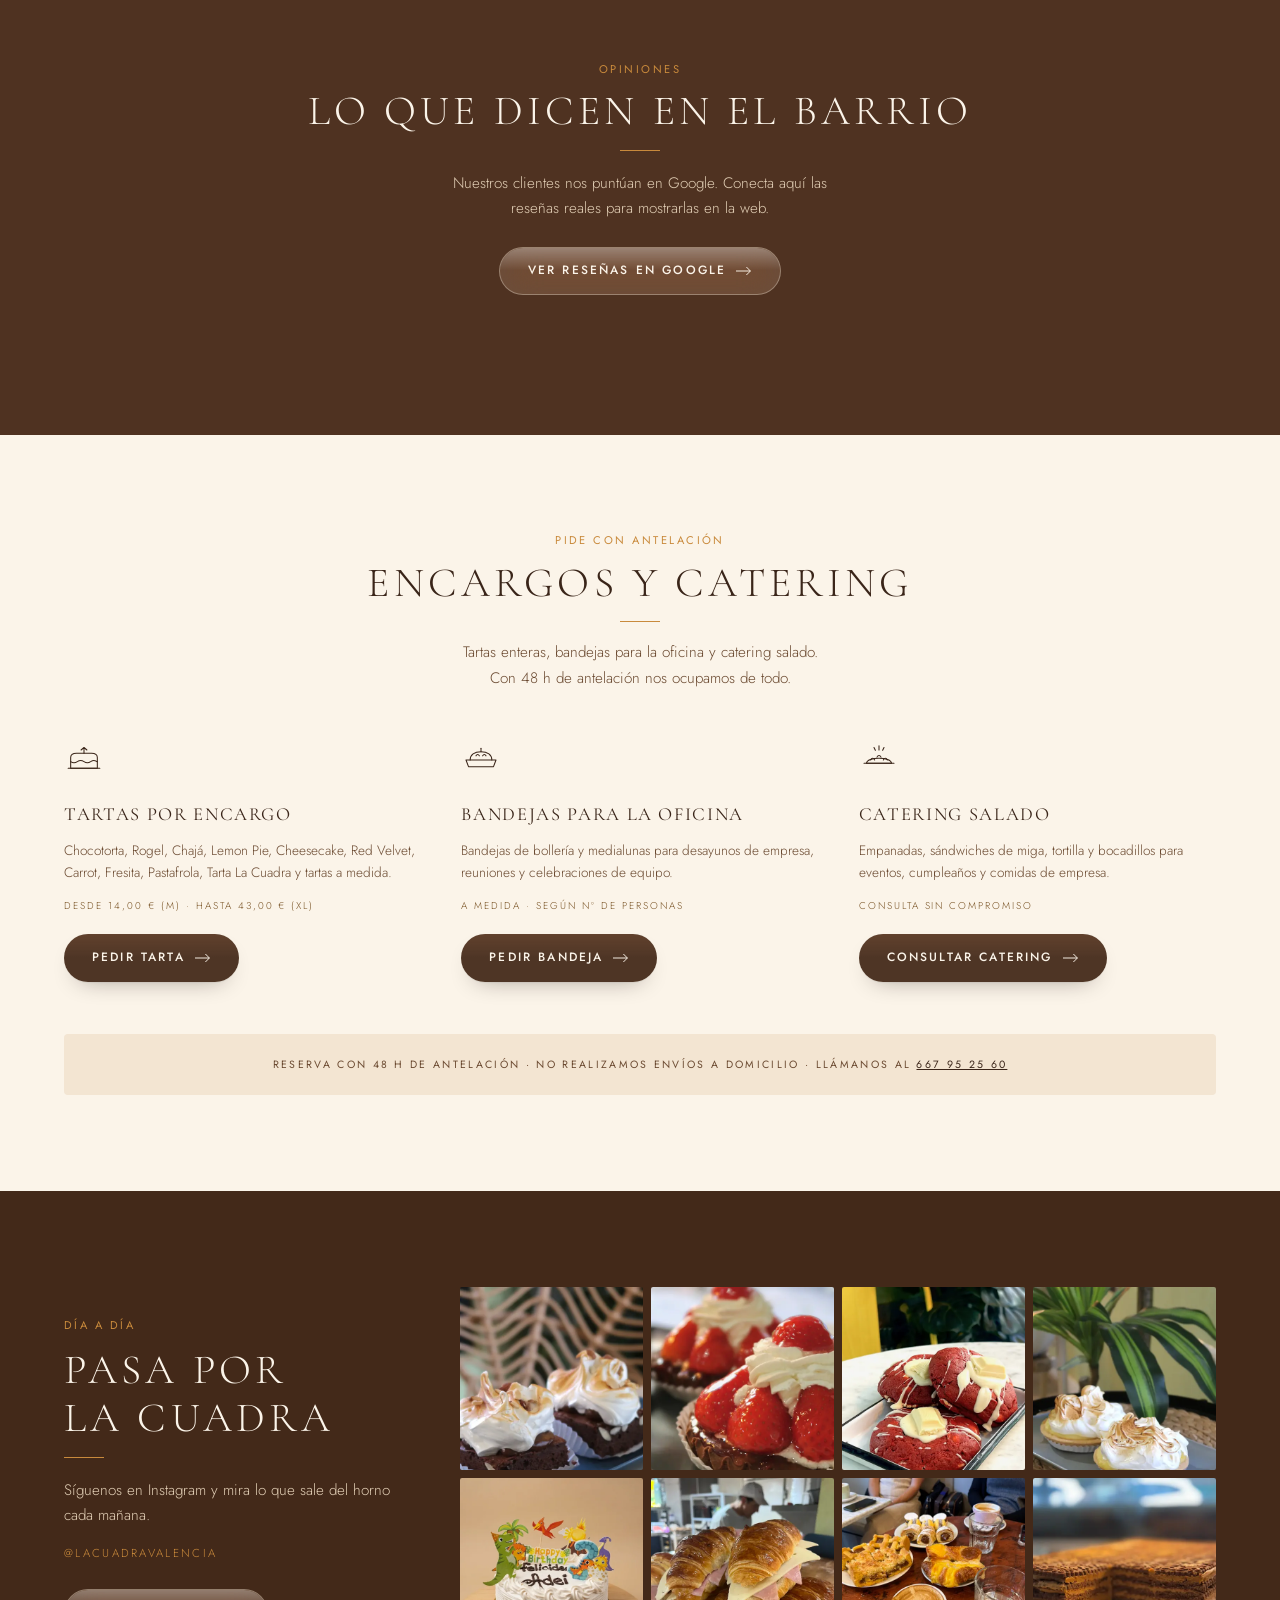
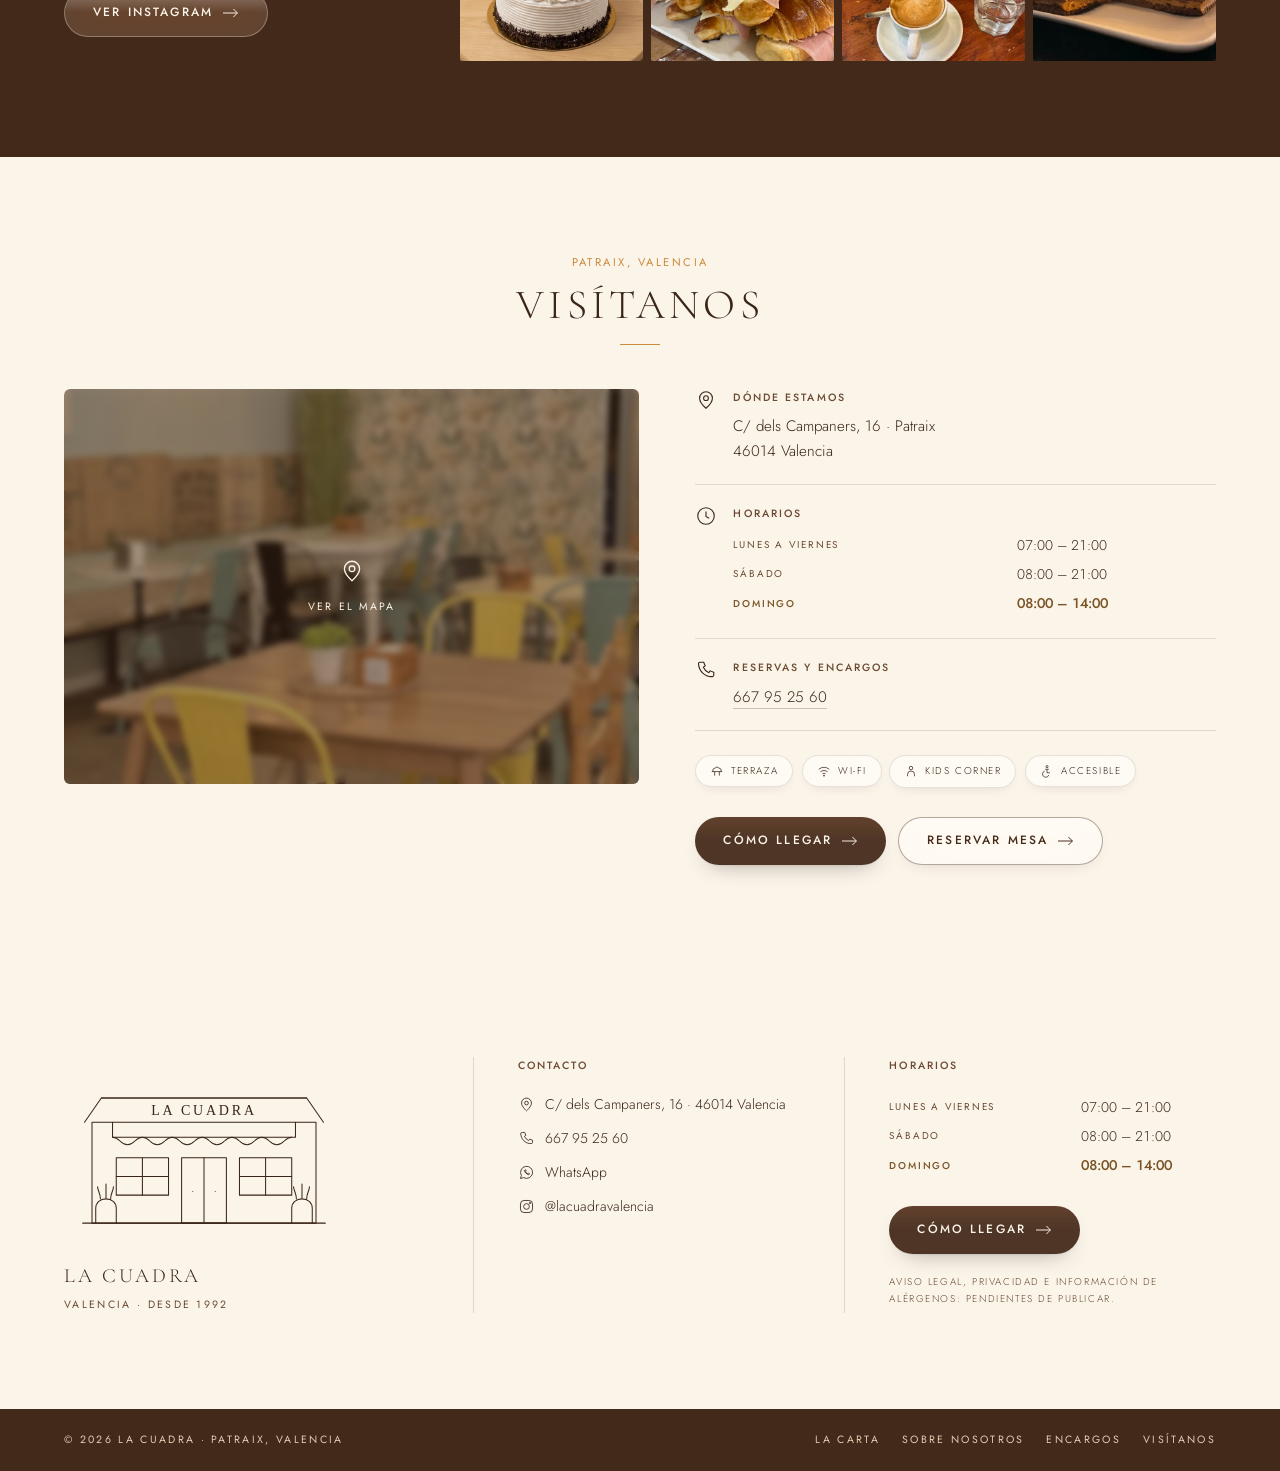
==== commit c26fe3a1: "Vídeo de banner en el hero y ajuste de altura de tarjetas - Sustituida la imagen estática del hero p" ====
--- a/index.html
+++ b/index.html
@@ -28,7 +28,7 @@
 
 <link rel="preload" as="font" type="font/woff2" href="fonts/CormorantGaramond-latin.woff2" crossorigin>
 <link rel="preload" as="font" type="font/woff2" href="fonts/Jost-latin.woff2" crossorigin>
-<link rel="preload" as="image" href="img/hero-1200.webp" imagesrcset="img/hero-800.webp 800w, img/hero-1200.webp 1200w, img/hero-1800.webp 1800w" imagesizes="100vw" media="(min-width:721px)">
+<link rel="preload" as="image" href="img/hero-video-poster.webp">
 <link rel="stylesheet" href="fonts/fonts.css">
 
 <script type="application/ld+json">
@@ -302,8 +302,8 @@
 .cat{ display:flex; flex-direction:column; }
 .cat .ico{ color:var(--on-light); margin-bottom:14px; }
 .cat .ico svg{ width:44px; height:44px; }
-.cat h3{ text-transform:uppercase; letter-spacing:.09em; font-size:1.1rem; margin-bottom:8px; }
-.cat p{ font-size:.83rem; color:var(--on-light-muted); min-height:3.4em; }
+.cat h3{ text-transform:uppercase; letter-spacing:.09em; font-size:1.1rem; line-height:1.25; min-height:2.5em; margin-bottom:8px; }
+.cat p{ font-size:.83rem; line-height:1.5; color:var(--on-light-muted); min-height:4.5em; }
 .cat .from{ color:#7A5426; font-size:.63rem; text-transform:uppercase; letter-spacing:.2em; margin:12px 0 14px; }
 .cat{ transition:translate .5s var(--ease-spring-soft); }
 .cat figure{ margin:0 0 14px; overflow:hidden; border-radius:var(--r-lg); background:var(--sand); box-shadow:0 1px 1px rgba(0,0,0,.04); }
@@ -492,13 +492,13 @@
 
 <!-- ══════════ 2 · HERO ══════════ -->
 <section class="hero" aria-label="La Cuadra, pastelería y cafetería argentina en Valencia">
-  <picture>
-    <source media="(max-width:720px)" srcset="img/hero-m-640.webp 640w, img/hero-m-900.webp 900w" sizes="100vw">
-    <img class="hero-img" src="img/hero-1200.webp"
-         srcset="img/hero-800.webp 800w, img/hero-1200.webp 1200w, img/hero-1800.webp 1800w" sizes="100vw"
-         width="1800" height="1013" fetchpriority="high" decoding="async"
-         alt="Medialunas rellenas de dulce de leche recién horneadas en el mostrador de La Cuadra">
-  </picture>
+  <video class="hero-img" id="heroVideo" style="object-position:50% 78%" poster="img/hero-video-poster.webp" width="720" height="1280"
+         autoplay muted loop playsinline preload="auto" aria-hidden="true">
+    <source src="img/hero-video.webm" type="video/webm">
+    <source src="img/hero-video.mp4" type="video/mp4">
+    <img class="hero-img" src="img/hero-video-poster.webp" width="720" height="1280" decoding="async"
+         alt="Manos elaborando pastelería artesanal en el obrador de La Cuadra">
+  </video>
   <span class="hero-veil" aria-hidden="true"></span>
   <div class="wrap hero-in"><div class="hero-copy">
     <h1 class="wordmark">La Cuadra</h1>
@@ -1004,8 +1004,15 @@
     });
   }
 
+  /* ── Vídeo del hero: pausado si el usuario prefiere menos movimiento ── */
+  var reduce = window.matchMedia('(prefers-reduced-motion: reduce)').matches;
+  var heroVideo = document.getElementById('heroVideo');
+  if(heroVideo && reduce){
+    heroVideo.removeAttribute('autoplay');
+    heroVideo.pause();
+  }
+
   /* ── Reveal al entrar en pantalla ── */
-  var reduce = window.matchMedia('(prefers-reduced-motion: reduce)').matches;
   var rvs = document.querySelectorAll('.rv');
   if(reduce || !('IntersectionObserver' in window)){
     rvs.forEach(function(el){ el.classList.add('in'); });
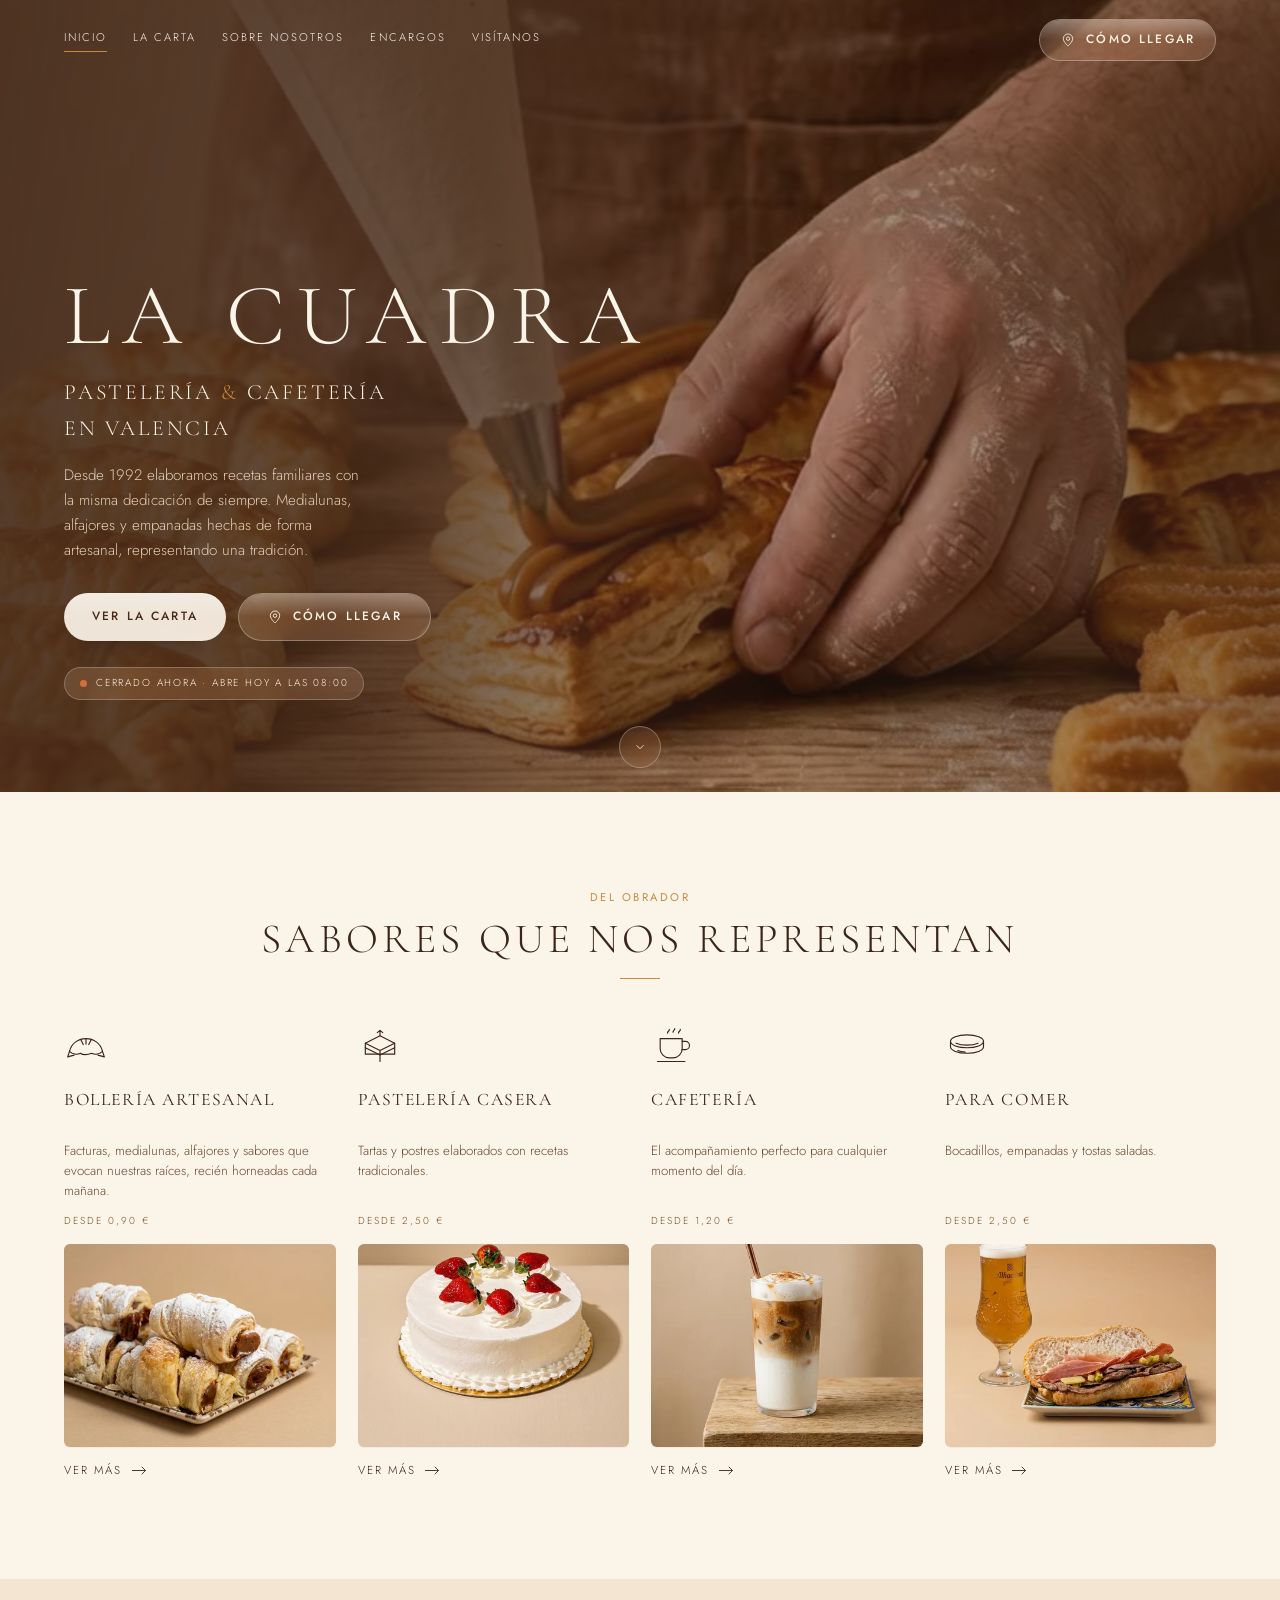
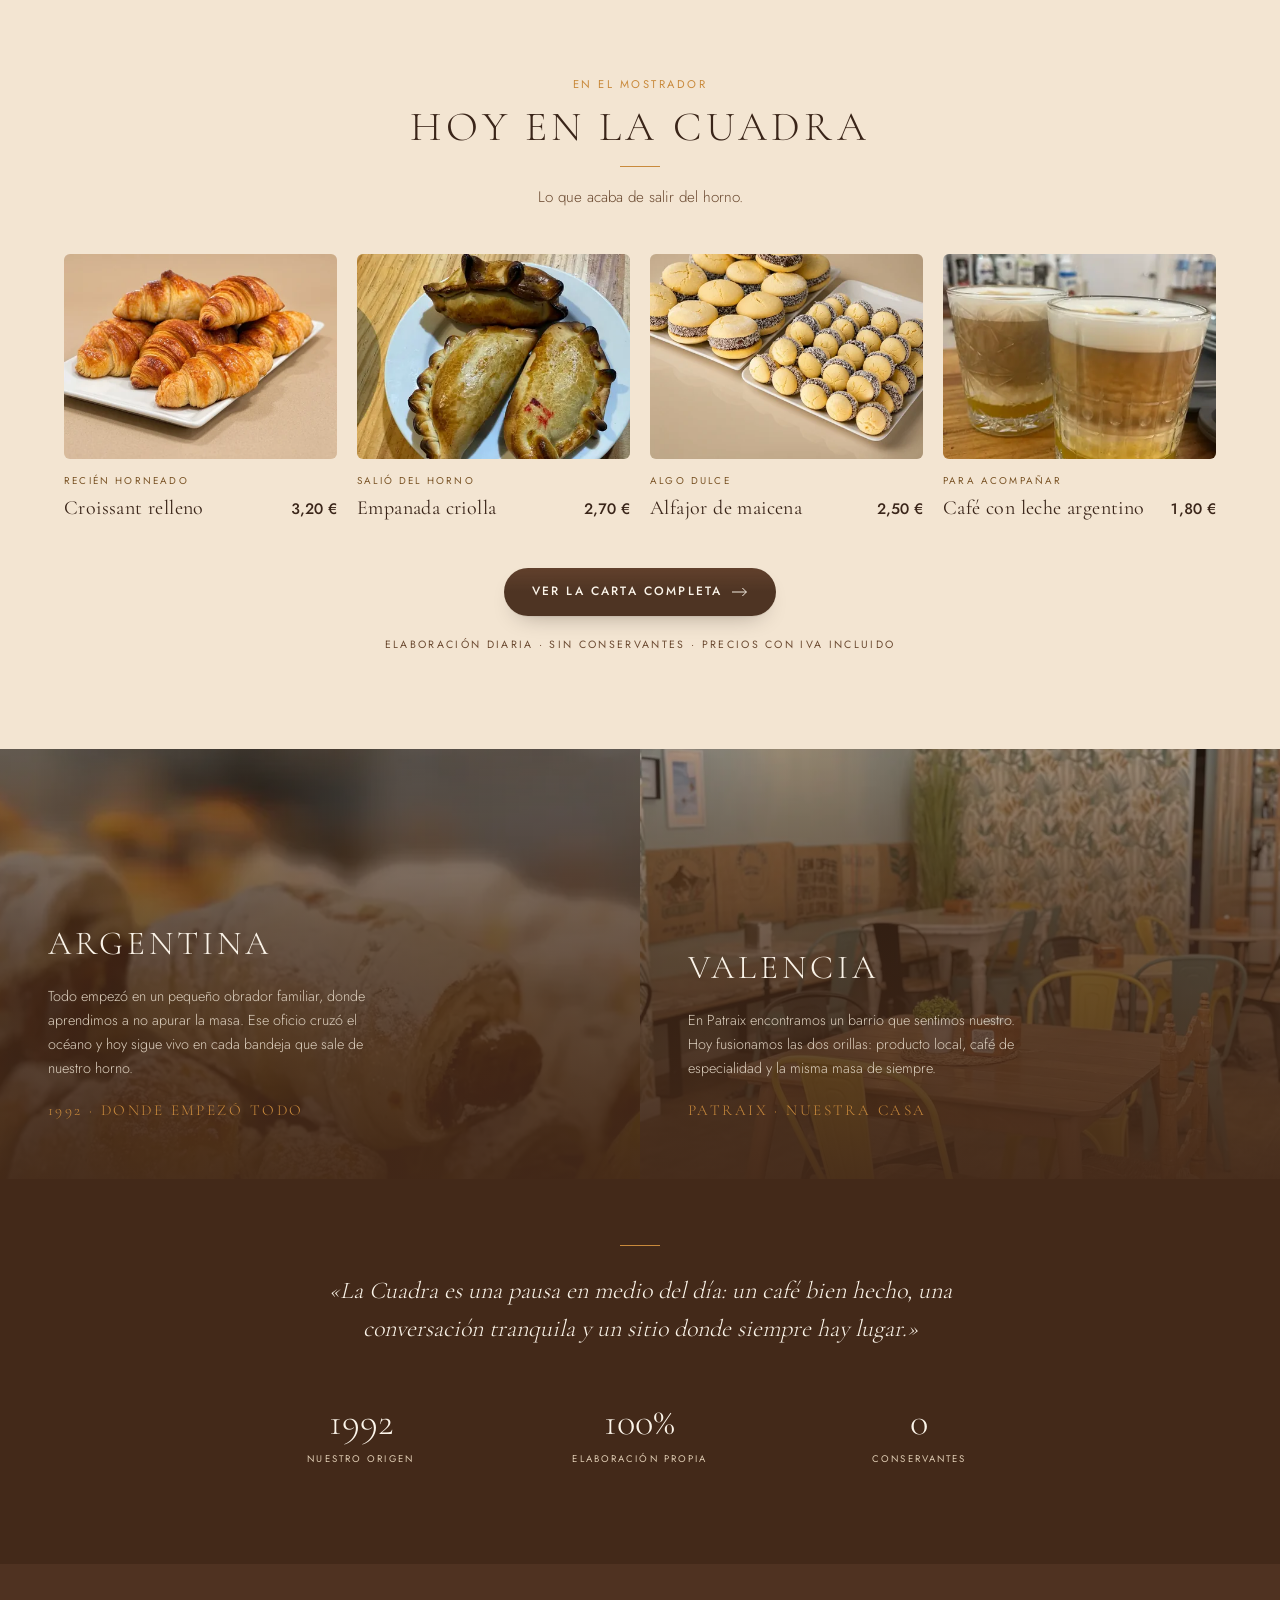
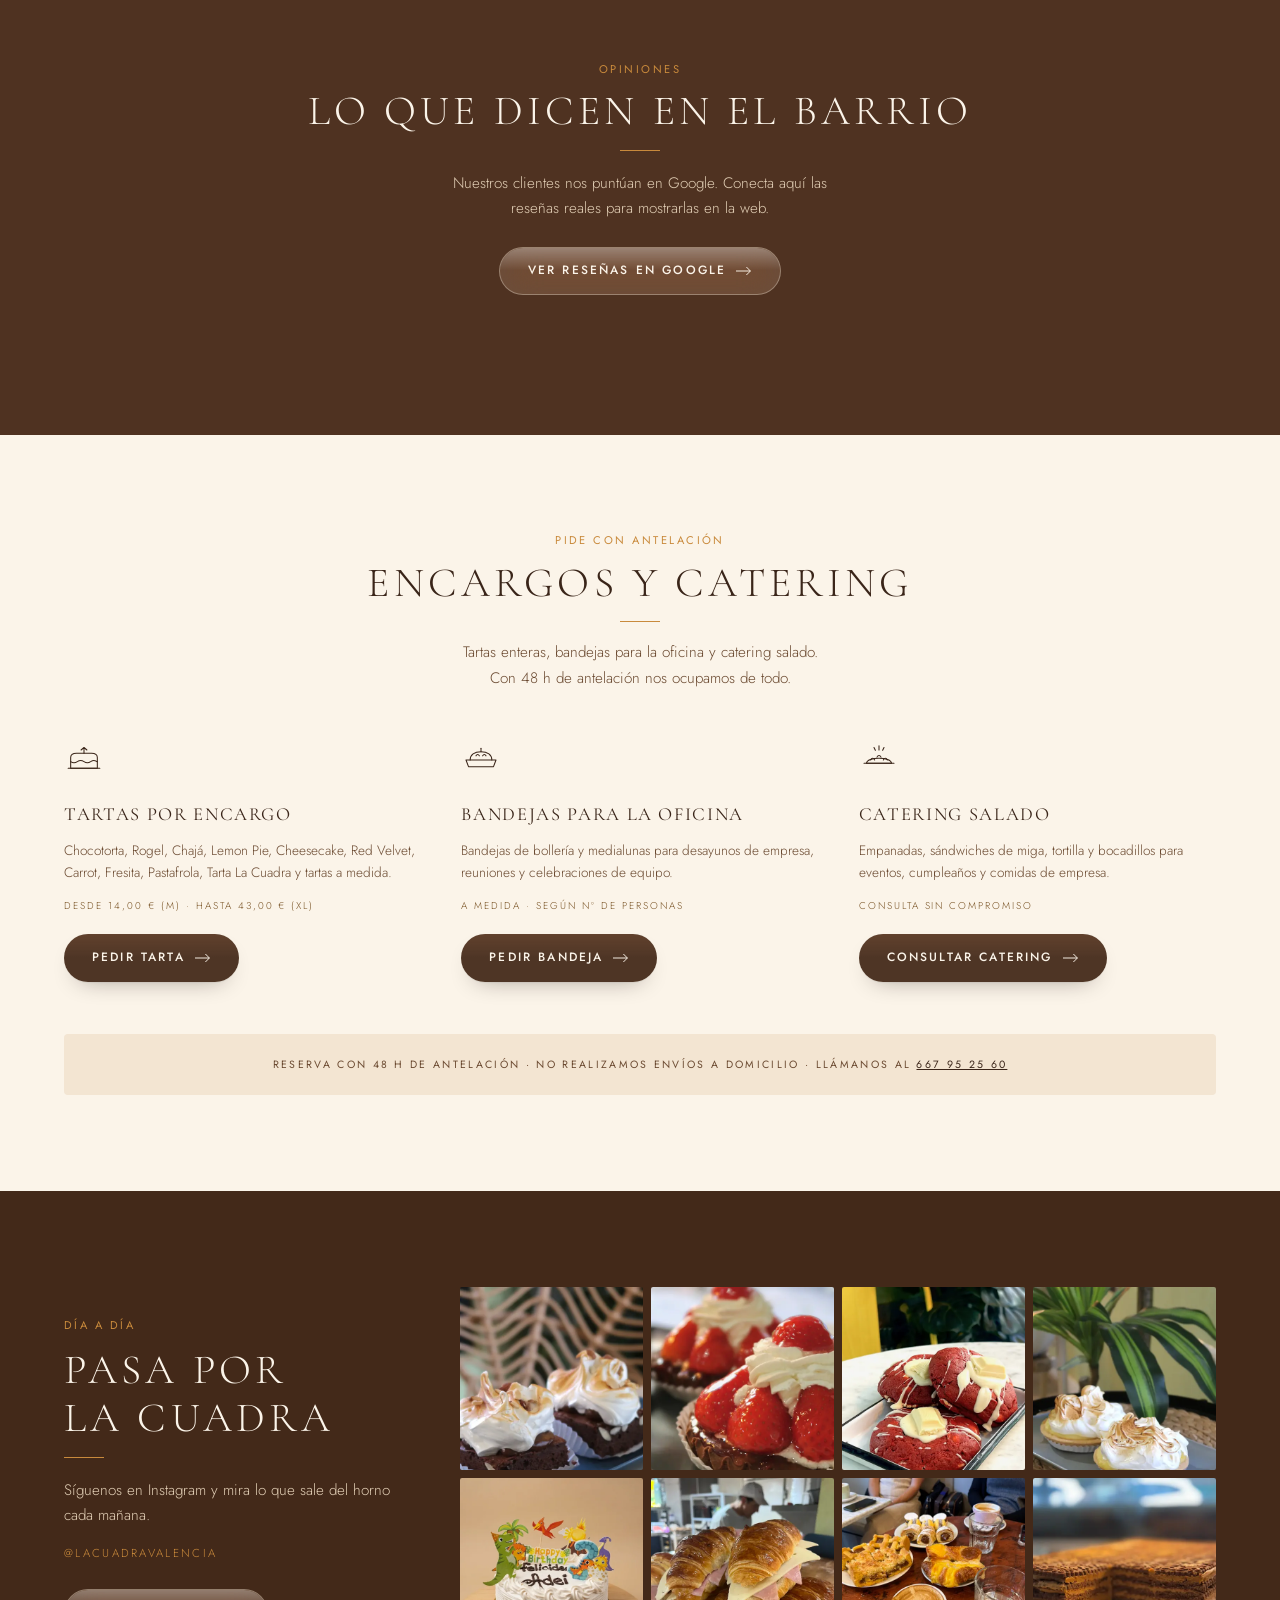
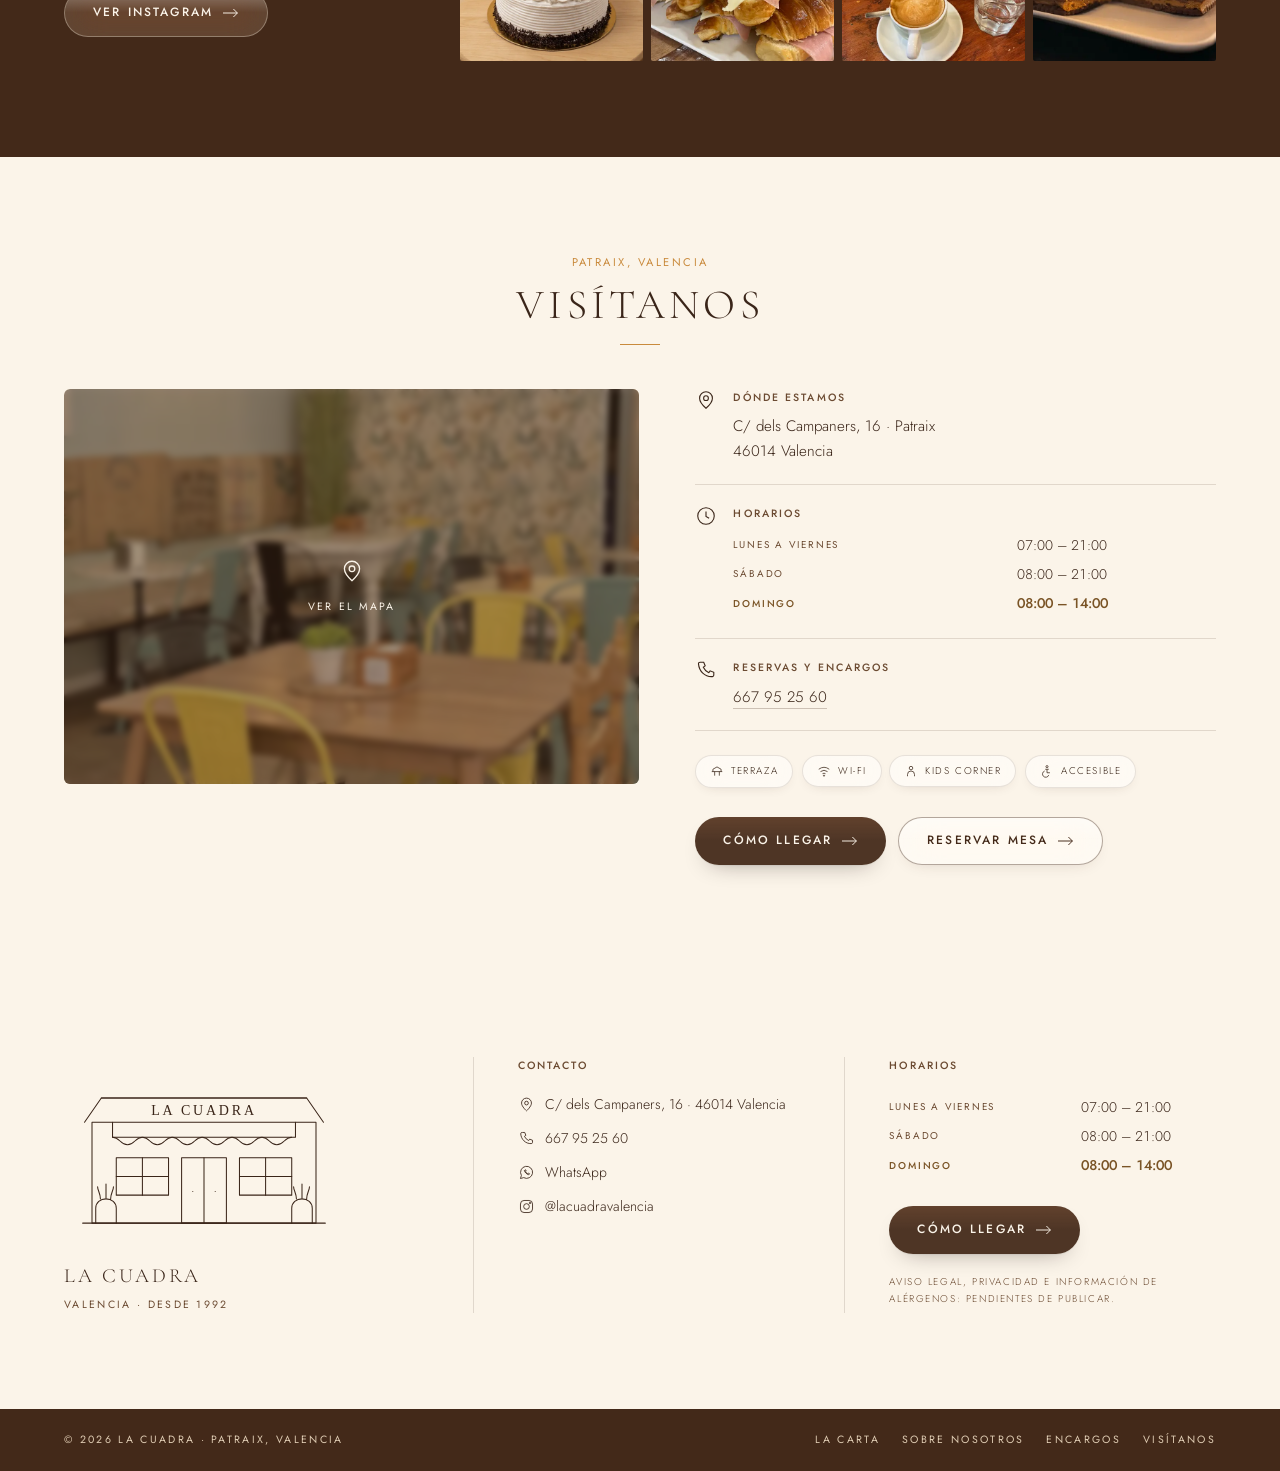
==== commit 40ab83d4: "Corrige repetición de "Hoy", foto de café y simetría en móvil - Overline de "Hoy en La Cuadra" cambi" ====
--- a/index.html
+++ b/index.html
@@ -304,6 +304,7 @@
 .cat .ico svg{ width:44px; height:44px; }
 .cat h3{ text-transform:uppercase; letter-spacing:.09em; font-size:1.1rem; line-height:1.25; min-height:2.5em; margin-bottom:8px; }
 .cat p{ font-size:.83rem; line-height:1.5; color:var(--on-light-muted); min-height:4.5em; }
+@media (max-width:1099px){ .cat p{ min-height:7.5em; } }
 .cat .from{ color:#7A5426; font-size:.63rem; text-transform:uppercase; letter-spacing:.2em; margin:12px 0 14px; }
 .cat{ transition:translate .5s var(--ease-spring-soft); }
 .cat figure{ margin:0 0 14px; overflow:hidden; border-radius:var(--r-lg); background:var(--sand); box-shadow:0 1px 1px rgba(0,0,0,.04); }
@@ -551,7 +552,7 @@
         <h3>Cafetería</h3>
         <p>El acompañamiento perfecto para cualquier momento del día.</p>
         <span class="from">Desde 1,20 €</span>
-        <figure><img src="img/cat-cafe-460.webp" srcset="img/cat-cafe-460.webp 460w, img/cat-cafe-760.webp 760w" sizes="(min-width:1100px) 26vw, (min-width:760px) 30vw, 45vw" width="760" height="570" loading="lazy" decoding="async" alt="Café con leche servido en vaso junto a un croissant"></figure>
+        <figure><img src="img/cat-cafe-460.webp" srcset="img/cat-cafe-460.webp 460w, img/cat-cafe-760.webp 760w" sizes="(min-width:1100px) 26vw, (min-width:760px) 30vw, 45vw" width="760" height="570" loading="lazy" decoding="async" alt="Café helado con crema, canela y caramelo en vaso alto"></figure>
         <a class="tlink" href="/carta#cafeteria">Ver más <svg viewBox="0 0 20 12" fill="none" stroke="currentColor" stroke-width="1.2" aria-hidden="true"><path d="M0 6h18M13 1l5 5-5 5"/></svg></a>
       </article>
 
@@ -572,7 +573,7 @@
 <section class="sec sand" id="hoy">
   <div class="wrap">
     <div class="head-c rv">
-      <span class="over">Hoy en el mostrador</span>
+      <span class="over">En el mostrador</span>
       <h2 class="h-sec">Hoy en La Cuadra</h2>
       <hr class="rule">
       <p class="muted-l">Lo que acaba de salir del horno.</p>
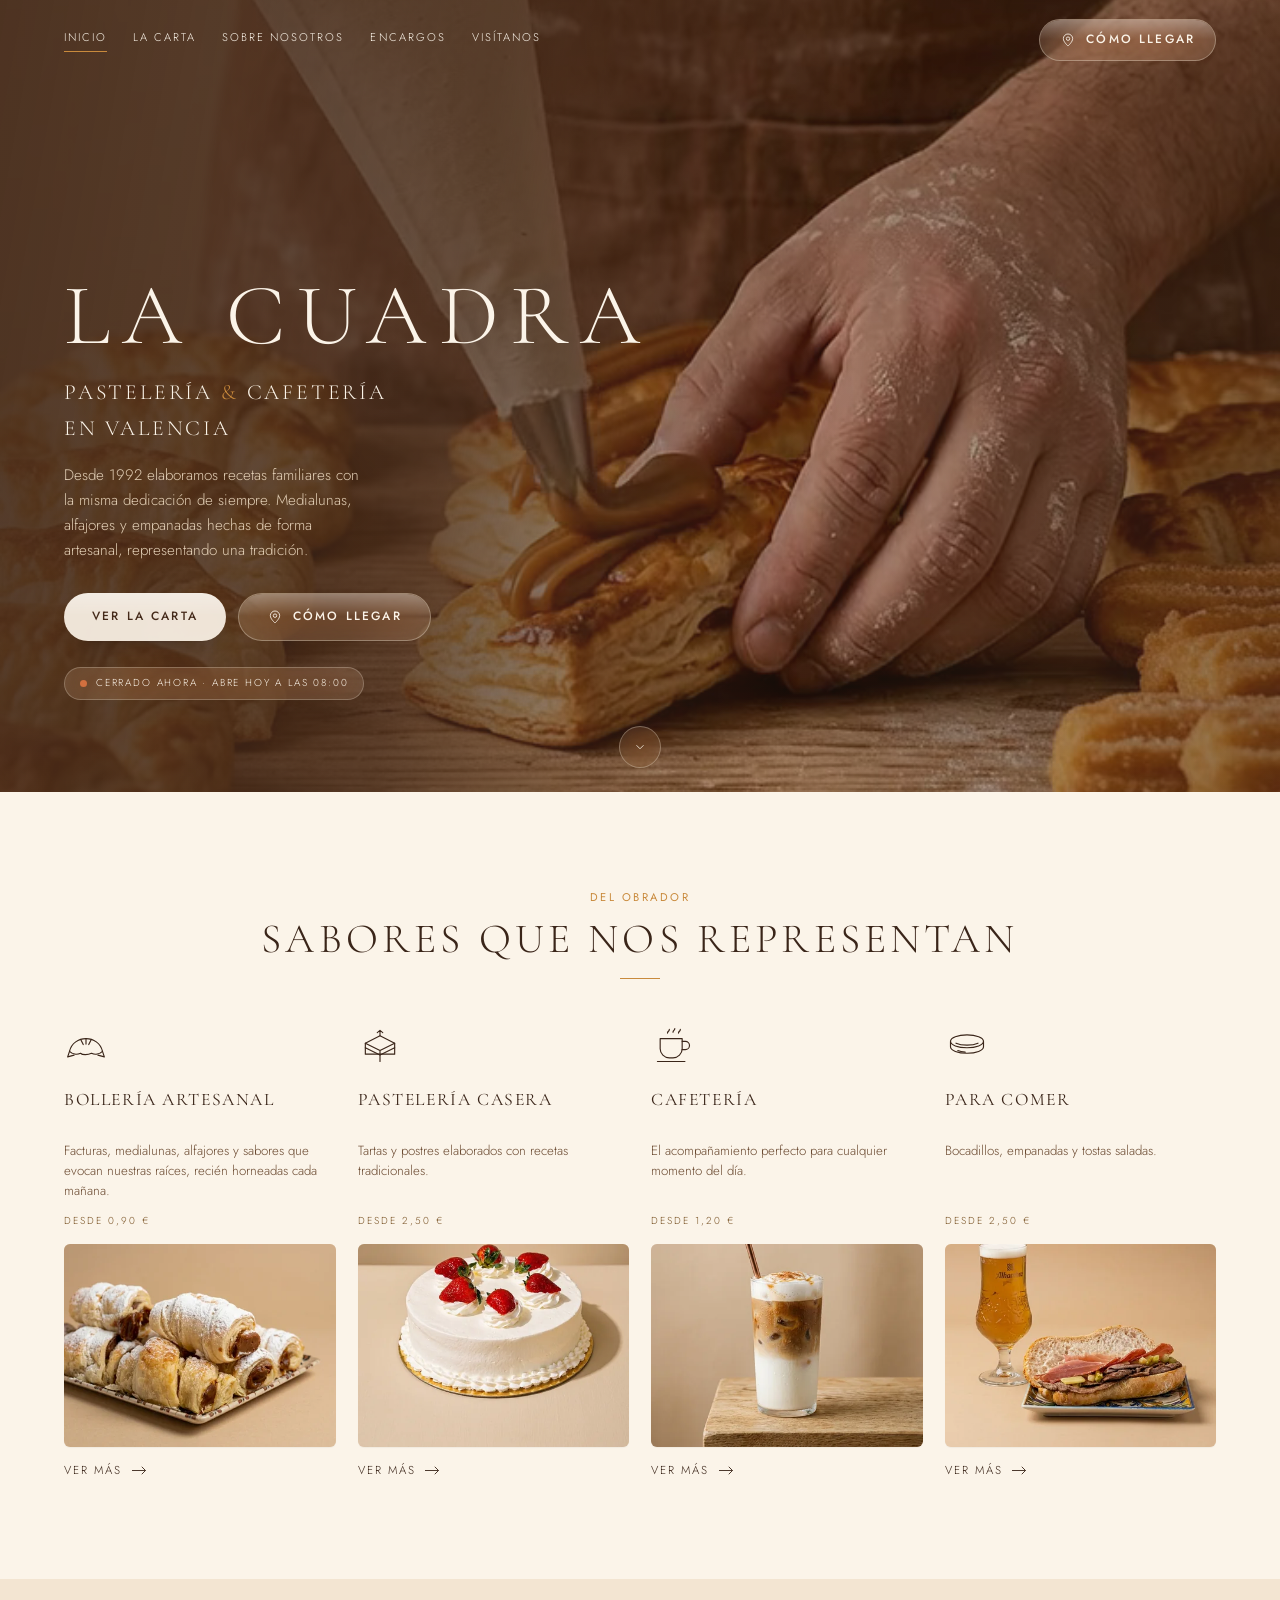
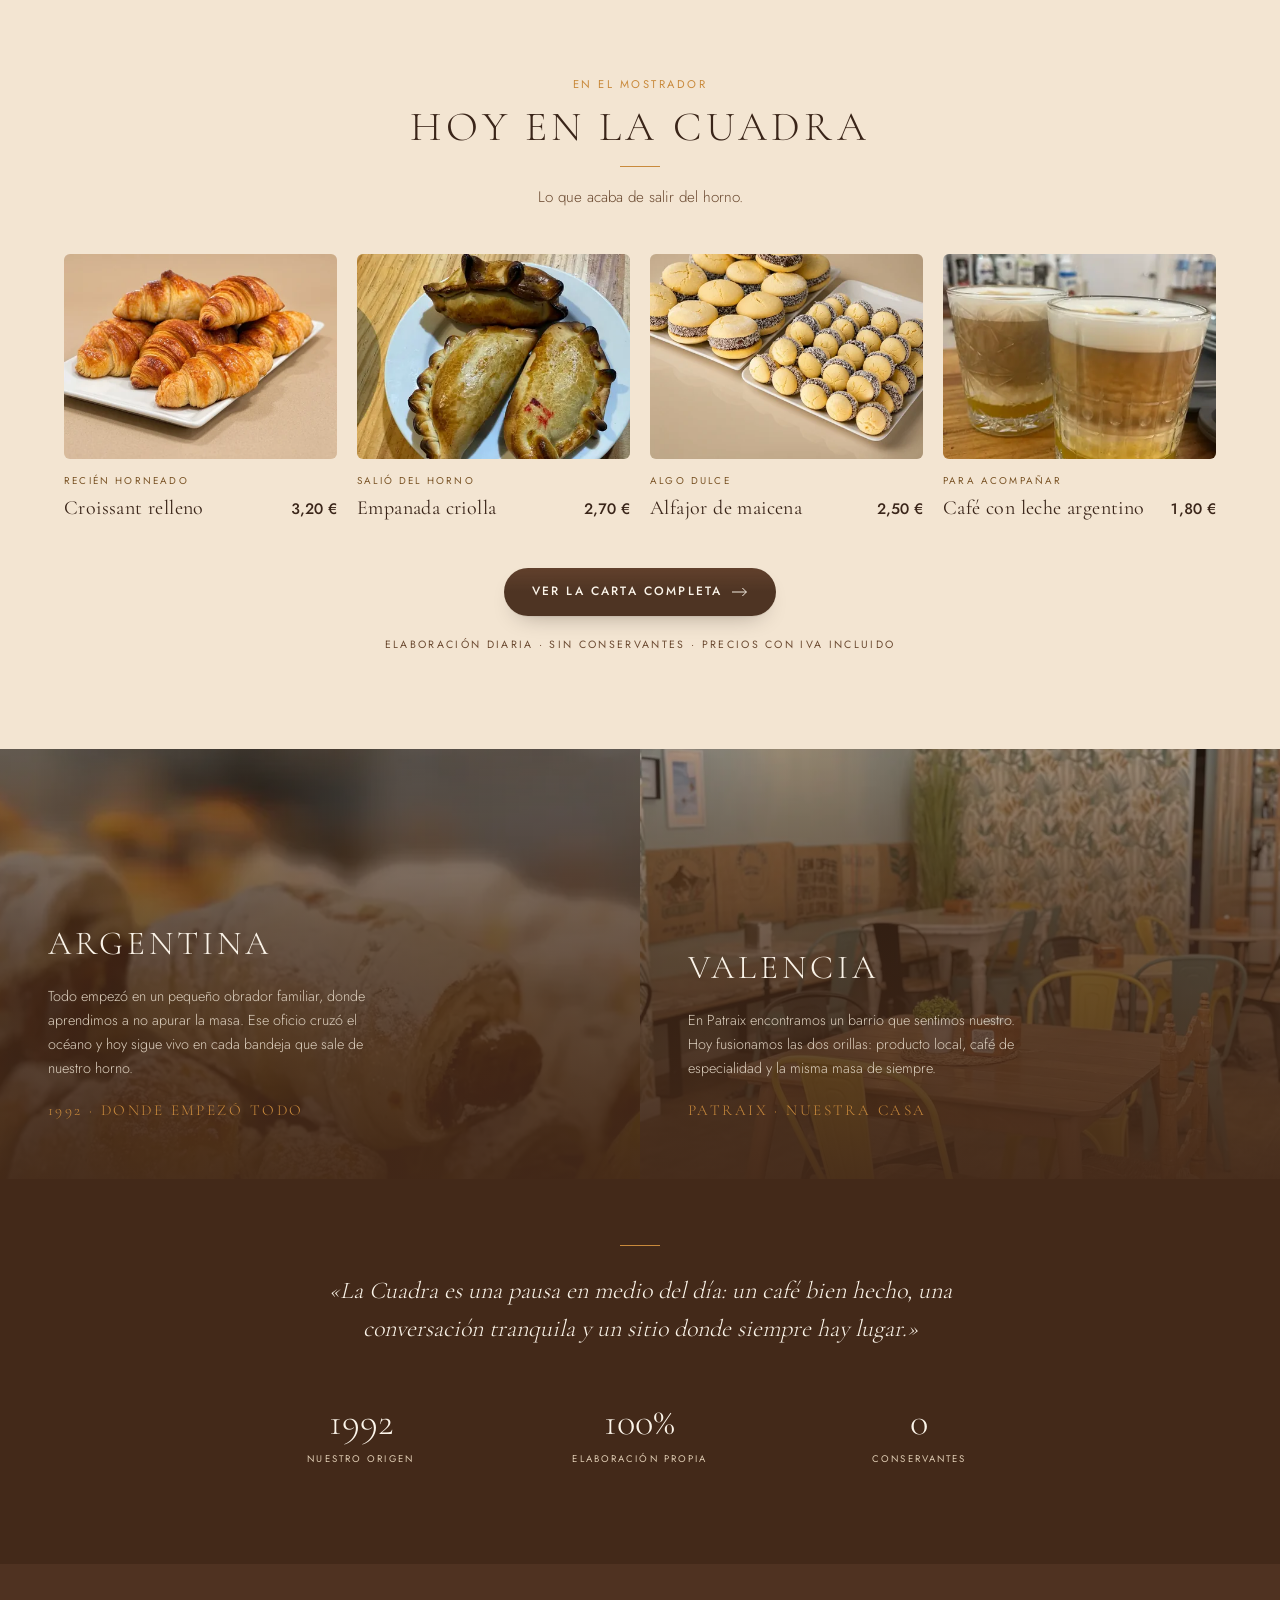
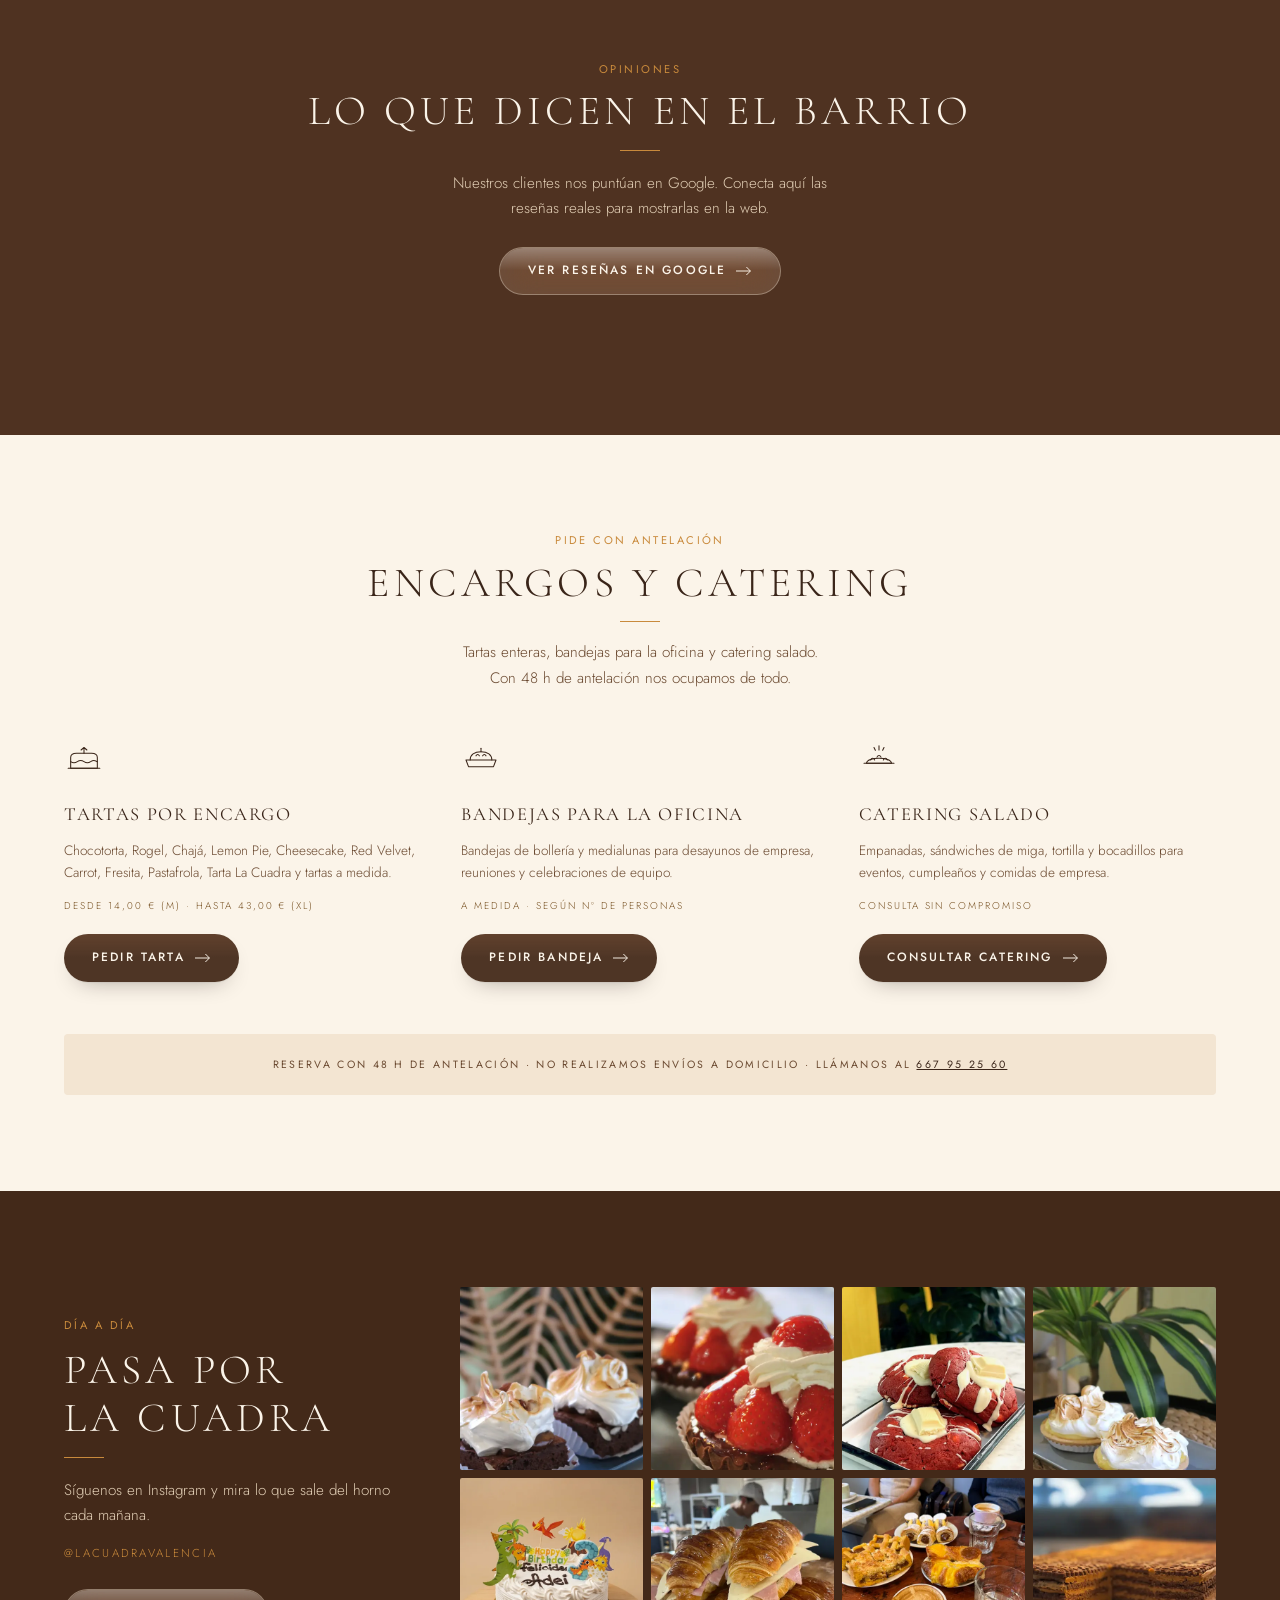
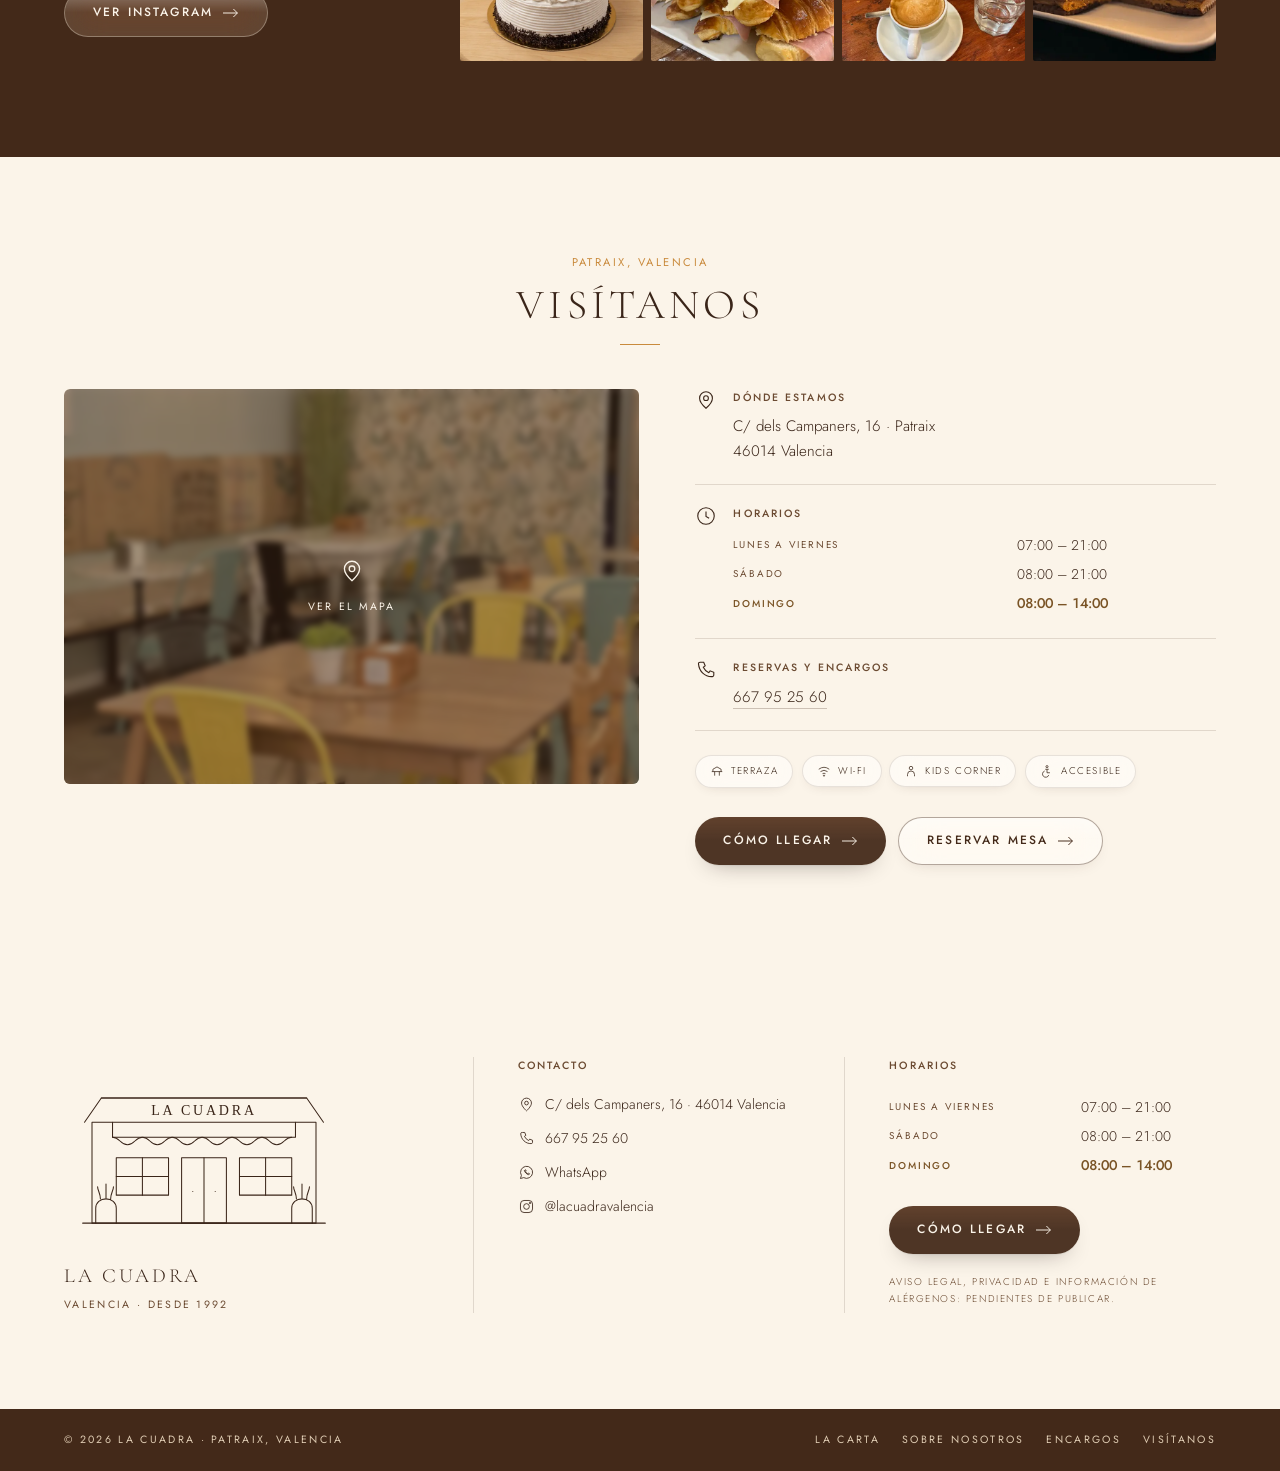
==== commit 91103301: "Corregir dominio SEO de .es a .com en index y carta Co-Authored-By: Claude Sonnet 5 <noreply@anthrop" ====
--- a/index.html
+++ b/index.html
@@ -5,7 +5,7 @@
 <meta name="viewport" content="width=device-width, initial-scale=1">
 <title>La Cuadra · Pastelería y cafetería artesanal argentina en Patraix, Valencia</title>
 <meta name="description" content="Obrador artesanal argentino en Patraix, Valencia. Medialunas, alfajores, empanadas, tartas y café de especialidad, elaborados cada día sin conservantes. C/ dels Campaners 16.">
-<link rel="canonical" href="https://lacuadravalencia.es/">
+<link rel="canonical" href="https://lacuadravalencia.com/">
 <meta name="theme-color" content="#432919">
 
 <meta property="og:type" content="website">
@@ -13,15 +13,15 @@
 <meta property="og:site_name" content="La Cuadra">
 <meta property="og:title" content="La Cuadra · Pastelería y cafetería argentina en Valencia">
 <meta property="og:description" content="Medialunas, alfajores, empanadas y tartas artesanales, horneadas cada mañana en Patraix. Café de especialidad y cocina casera.">
-<meta property="og:url" content="https://lacuadravalencia.es/">
-<meta property="og:image" content="https://lacuadravalencia.es/img/og.jpg">
+<meta property="og:url" content="https://lacuadravalencia.com/">
+<meta property="og:image" content="https://lacuadravalencia.com/img/og.jpg">
 <meta property="og:image:width" content="1200">
 <meta property="og:image:height" content="630">
 <meta property="og:image:alt" content="Medialunas rellenas de dulce de leche recién horneadas en La Cuadra">
 <meta name="twitter:card" content="summary_large_image">
 <meta name="twitter:title" content="La Cuadra · Pastelería argentina en Valencia">
 <meta name="twitter:description" content="Obrador artesanal en Patraix. Medialunas, alfajores, empanadas y tartas hechas cada día.">
-<meta name="twitter:image" content="https://lacuadravalencia.es/img/og.jpg">
+<meta name="twitter:image" content="https://lacuadravalencia.com/img/og.jpg">
 
 <link rel="icon" href="data:image/svg+xml,%3Csvg xmlns='http://www.w3.org/2000/svg' viewBox='0 0 32 32'%3E%3Crect width='32' height='32' rx='4' fill='%23432919'/%3E%3Ctext x='16' y='23' font-family='Georgia,serif' font-size='19' fill='%23C98A3C' text-anchor='middle'%3ELC%3C/text%3E%3C/svg%3E">
 <link rel="apple-touch-icon" href="/logo.png">
@@ -35,12 +35,12 @@
 {
   "@context": "https://schema.org",
   "@type": "Bakery",
-  "@id": "https://lacuadravalencia.es/#negocio",
+  "@id": "https://lacuadravalencia.com/#negocio",
   "name": "La Cuadra",
   "description": "Pastelería y cafetería artesanal argentina en el barrio de Patraix, Valencia. Obrador propio desde 1992.",
-  "image": "https://lacuadravalencia.es/img/og.jpg",
-  "logo": "https://lacuadravalencia.es/logo.png",
-  "url": "https://lacuadravalencia.es/",
+  "image": "https://lacuadravalencia.com/img/og.jpg",
+  "logo": "https://lacuadravalencia.com/logo.png",
+  "url": "https://lacuadravalencia.com/",
   "telephone": "+34667952560",
   "priceRange": "€",
   "servesCuisine": ["Argentina", "Pastelería", "Cafetería"],
@@ -56,7 +56,7 @@
   "geo": { "@type": "GeoCoordinates", "latitude": 39.457698, "longitude": -0.400208 },
   "hasMap": "https://www.google.com/maps/search/?api=1&query=Calle+dels+Campaners+16+Valencia",
   "sameAs": ["https://www.instagram.com/lacuadravalencia/"],
-  "hasMenu": "https://lacuadravalencia.es/carta",
+  "hasMenu": "https://lacuadravalencia.com/carta",
   "openingHoursSpecification": [
     { "@type": "OpeningHoursSpecification", "dayOfWeek": ["Monday","Tuesday","Wednesday","Thursday","Friday"], "opens": "07:00", "closes": "21:00" },
     { "@type": "OpeningHoursSpecification", "dayOfWeek": "Saturday", "opens": "08:00", "closes": "21:00" },
